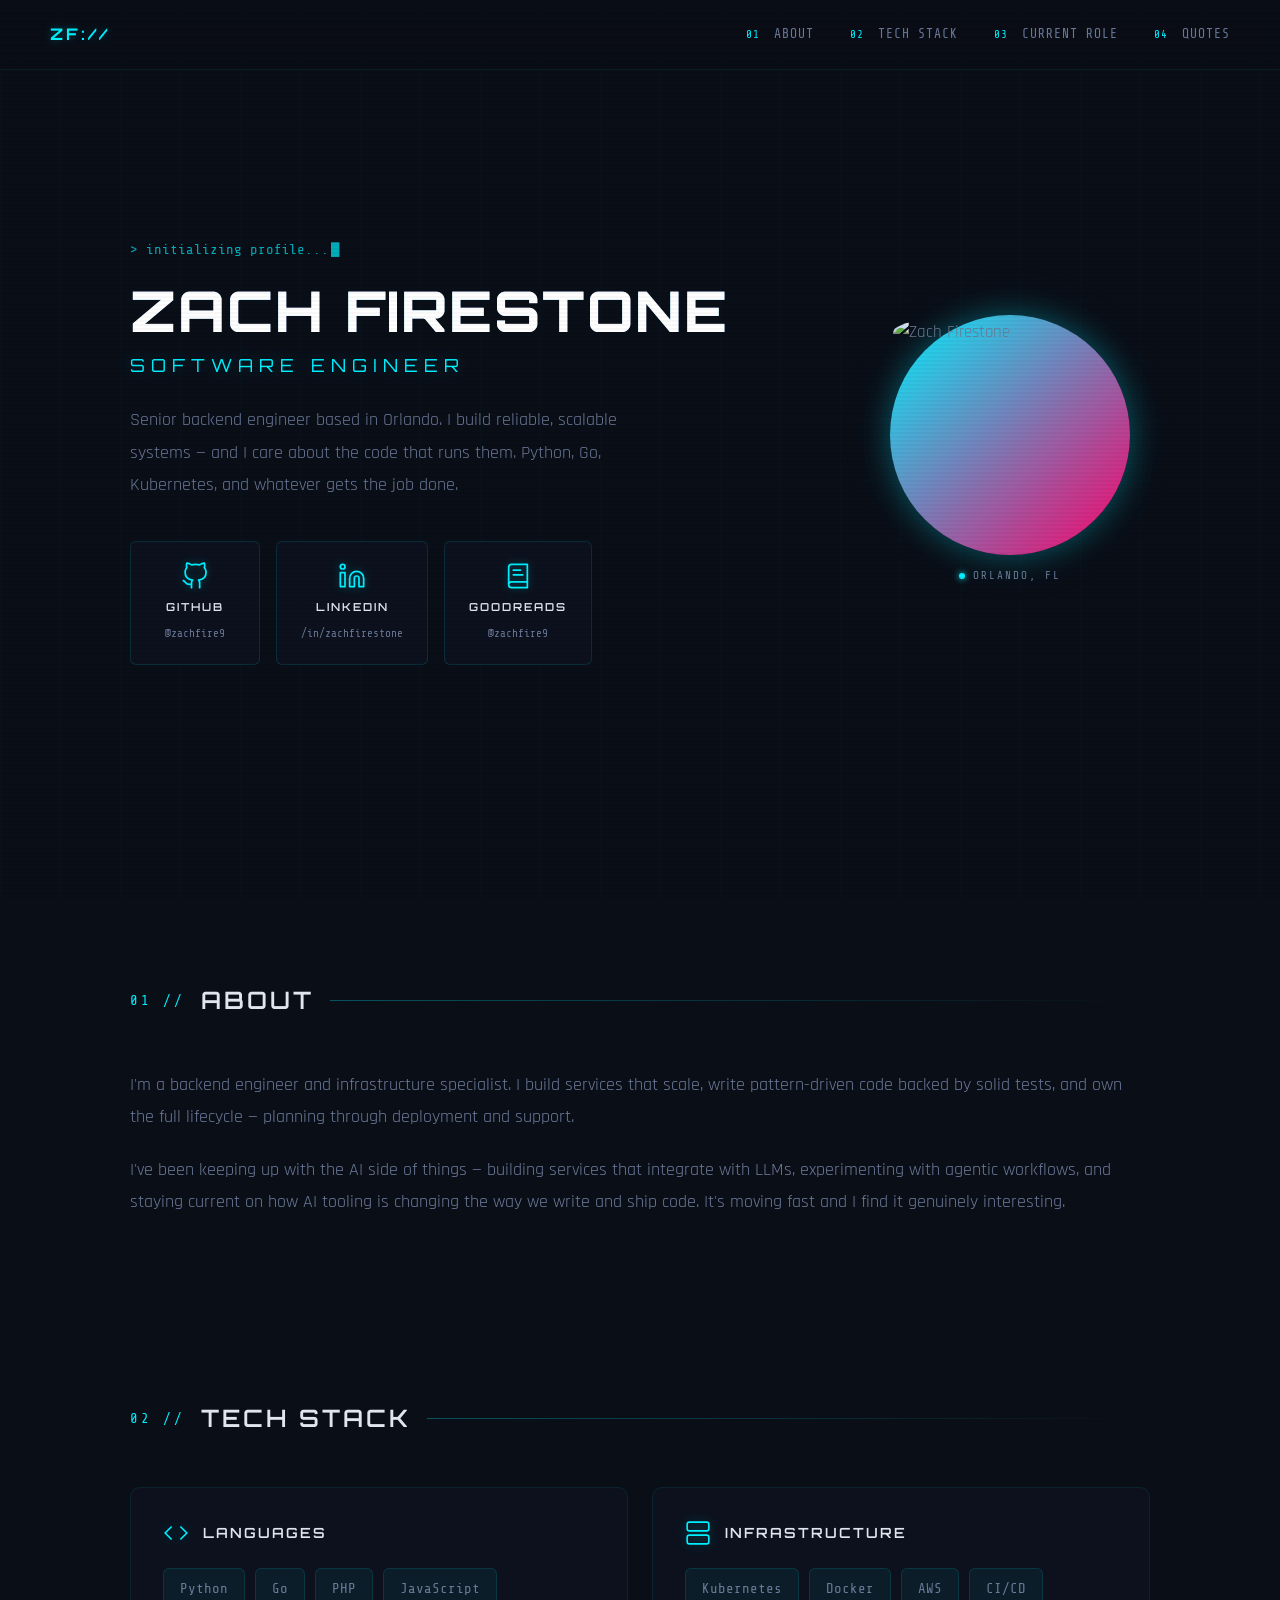
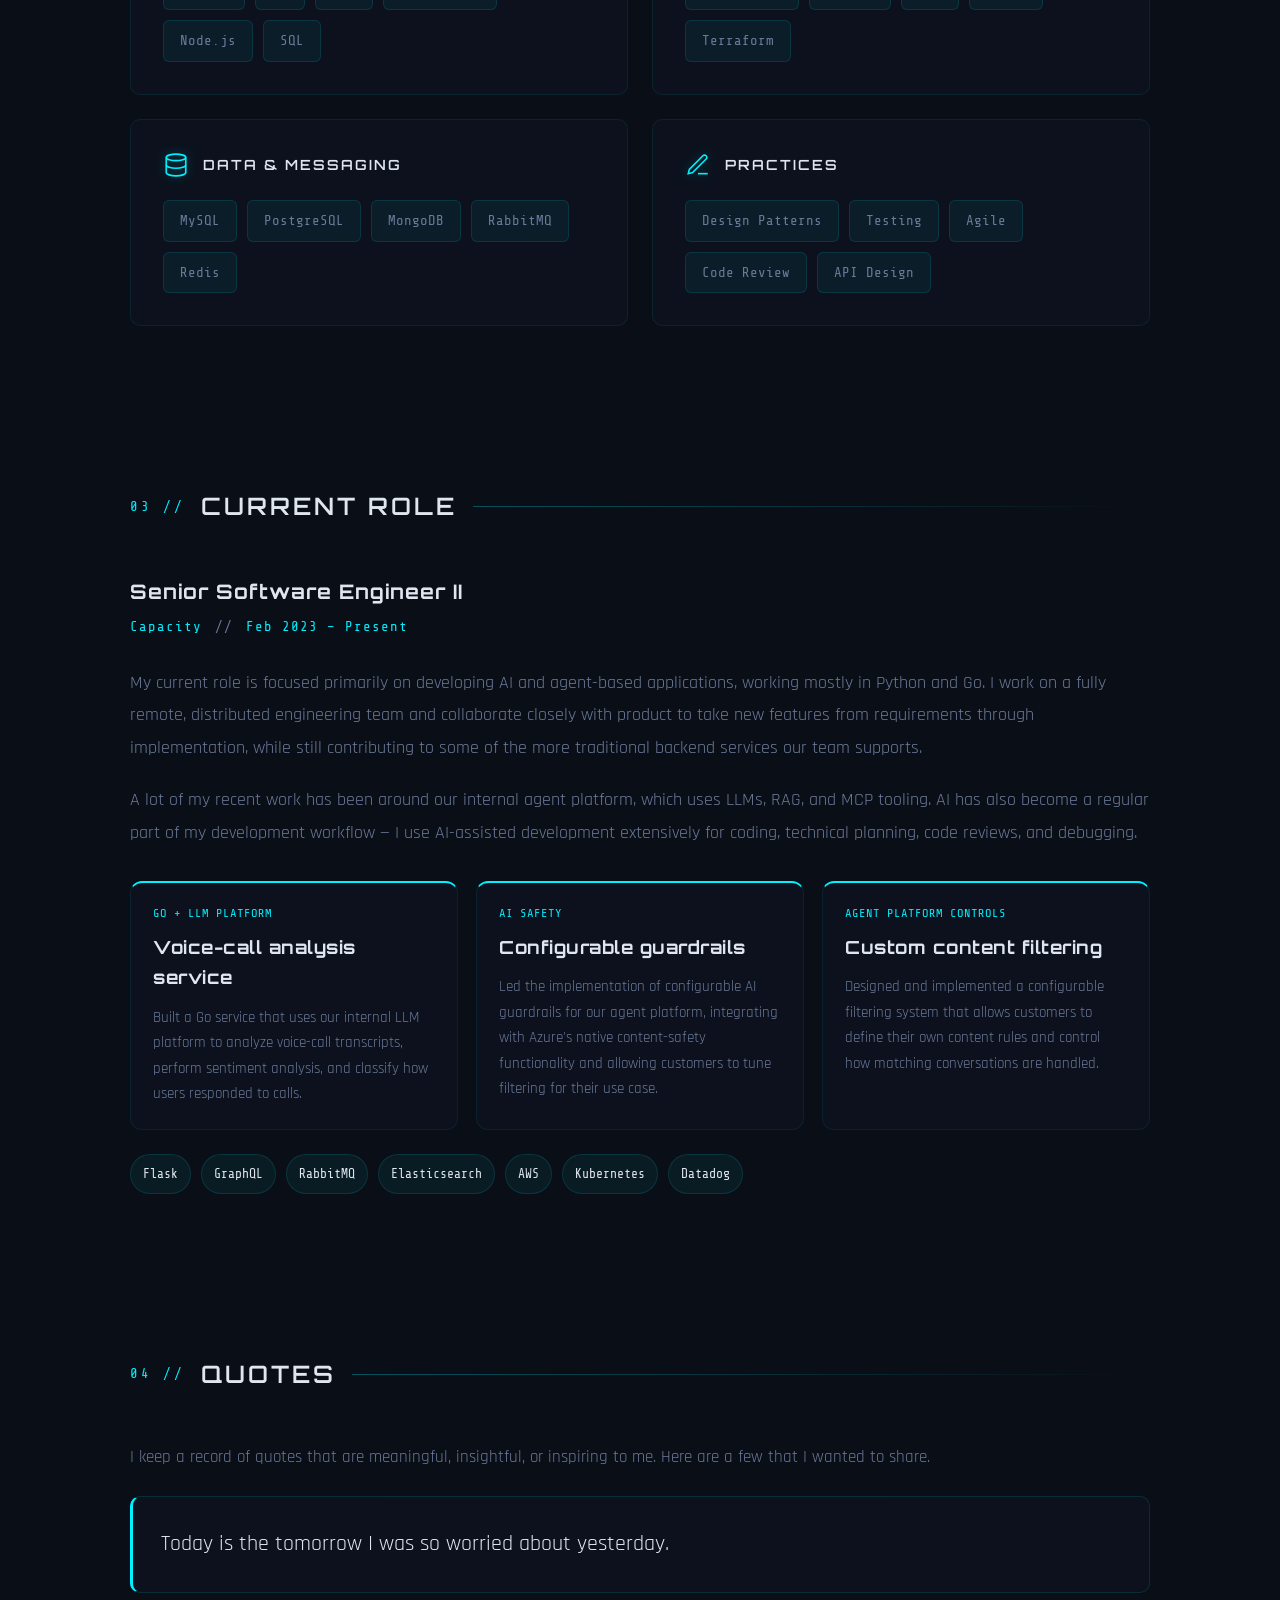
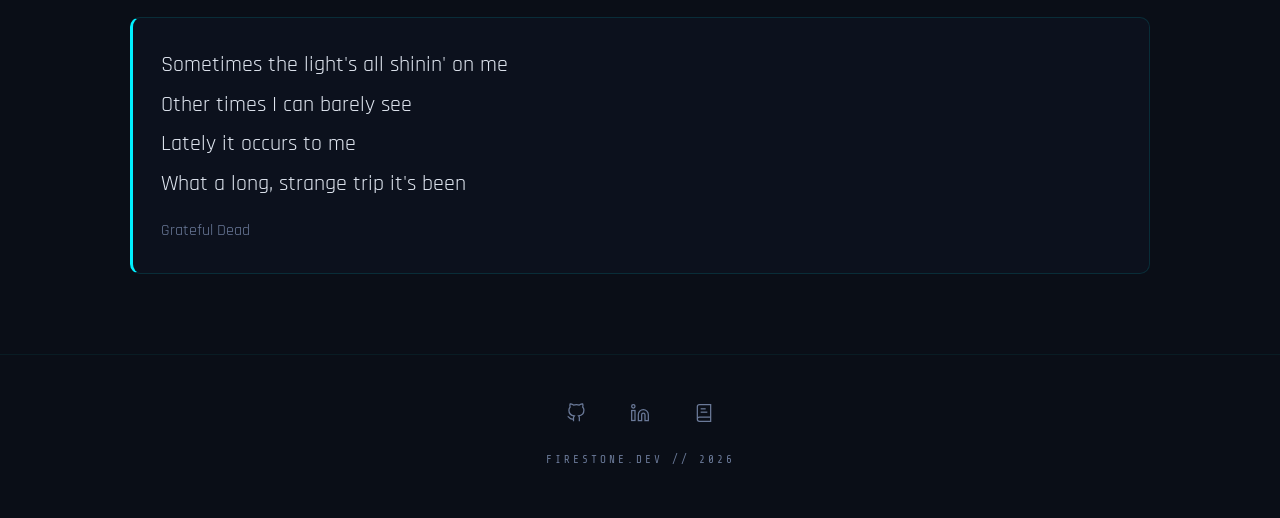
==== index.html @ 7bd3e736 "content: add introductory text to Quotes section" ====
<!DOCTYPE html>
<html lang="en">
<head>
    <meta charset="UTF-8">
    <meta name="viewport" content="width=device-width, initial-scale=1.0">
    <title>Zach Firestone | Software Engineer</title>
    <link rel="stylesheet" href="style.css">
    <link rel="preconnect" href="https://fonts.googleapis.com">
    <link rel="preconnect" href="https://fonts.gstatic.com" crossorigin>
    <link href="https://fonts.googleapis.com/css2?family=Orbitron:wght@400;500;600;700;800;900&family=Rajdhani:wght@300;400;500;600;700&family=Share+Tech+Mono&display=swap" rel="stylesheet">
</head>
<body>
    <div class="scanlines"></div>
    <div class="grid-overlay"></div>

    <nav class="nav">
        <a href="#" class="nav-logo" data-text="ZF://">ZF://</a>
        <div class="nav-links">
            <a href="#about"><span class="nav-number">01</span> About</a>
            <a href="#skills"><span class="nav-number">02</span> Tech Stack</a>
            <a href="#current"><span class="nav-number">03</span> Current Role</a>
            <a href="#quotes"><span class="nav-number">04</span> Quotes</a>
        </div>
    </nav>

    <main>
        <!-- Hero -->
        <section class="hero">
            <div class="hero-content">
                <div class="hero-text">
                    <div class="hero-terminal">
                        <span class="terminal-prompt">&gt; initializing profile...</span>
                    </div>
                    <h1 class="hero-name glitch" data-text="ZACH FIRESTONE">ZACH FIRESTONE</h1>
                    <h2 class="hero-tagline">SOFTWARE ENGINEER</h2>
                    <p class="hero-description">
                        Senior backend engineer based in Orlando. I build reliable, scalable
                        systems — and I care about the code that runs them. Python, Go,
                        Kubernetes, and whatever gets the job done.
                    </p>
                    <div class="hero-profiles">
                        <a href="https://github.com/zachfire9" target="_blank" rel="noopener noreferrer" class="profile-card">
                            <svg xmlns="http://www.w3.org/2000/svg" width="28" height="28" viewBox="0 0 24 24" fill="none" stroke="currentColor" stroke-width="1.5" stroke-linecap="round" stroke-linejoin="round"><path d="M9 19c-5 1.5-5-2.5-7-3m14 6v-3.87a3.37 3.37 0 0 0-.94-2.61c3.14-.35 6.44-1.54 6.44-7A5.44 5.44 0 0 0 20 4.77 5.07 5.07 0 0 0 19.91 1S18.73.65 16 2.48a13.38 13.38 0 0 0-7 0C6.27.65 5.09 1 5.09 1A5.07 5.07 0 0 0 5 4.77a5.44 5.44 0 0 0-1.5 3.78c0 5.42 3.3 6.61 6.44 7A3.37 3.37 0 0 0 9 18.13V22"></path></svg>
                            <span class="profile-label">GitHub</span>
                            <span class="profile-handle">@zachfire9</span>
                        </a>
                        <a href="https://www.linkedin.com/in/zachfirestone" target="_blank" rel="noopener noreferrer" class="profile-card">
                            <svg xmlns="http://www.w3.org/2000/svg" width="28" height="28" viewBox="0 0 24 24" fill="none" stroke="currentColor" stroke-width="1.5" stroke-linecap="round" stroke-linejoin="round"><path d="M16 8a6 6 0 0 1 6 6v7h-4v-7a2 2 0 0 0-2-2 2 2 0 0 0-2 2v7h-4v-7a6 6 0 0 1 6-6z"></path><rect x="2" y="9" width="4" height="12"></rect><circle cx="4" cy="4" r="2"></circle></svg>
                            <span class="profile-label">LinkedIn</span>
                            <span class="profile-handle">/in/zachfirestone</span>
                        </a>
                        <a href="https://goodreads.com/zachfire9" target="_blank" rel="noopener noreferrer" class="profile-card">
                            <svg xmlns="http://www.w3.org/2000/svg" width="28" height="28" viewBox="0 0 24 24" fill="none" stroke="currentColor" stroke-width="1.5" stroke-linecap="round" stroke-linejoin="round"><path d="M4 19.5v-15A2.5 2.5 0 0 1 6.5 2H20v20H6.5a2.5 2.5 0 0 1 0-5H20"></path><path d="M8 7h6"></path><path d="M8 11h8"></path></svg>
                            <span class="profile-label">Goodreads</span>
                            <span class="profile-handle">@zachfire9</span>
                        </a>
                    </div>
                </div>
                <div class="hero-image-wrapper">
                    <div class="hero-image-ring">
                        <img src="https://lh3.googleusercontent.com/a/ACg8ocL_sW74n9FY_afcIgPYxDgGYo2GfEe2a2qLMY94FO5af5D6wisX=s432-c-no" alt="Zach Firestone" class="hero-image">
                    </div>
                    <div class="hero-image-tag">
                        <span class="tag-dot"></span> ORLANDO, FL
                    </div>
                </div>
            </div>

        </section>

        <!-- About -->
        <section id="about" class="section">
            <h2 class="section-heading"><span class="section-number">01 //</span> ABOUT</h2>
            <div class="about-content">
                <p>
                    I'm a backend engineer and infrastructure specialist. I build services
                    that scale, write pattern-driven code backed by solid tests, and own the
                    full lifecycle — planning through deployment and support.
                </p>
                <p>
                    I've been keeping up with the AI side of things — building services that
                    integrate with LLMs, experimenting with agentic workflows, and staying
                    current on how AI tooling is changing the way we write and ship code.
                    It's moving fast and I find it genuinely interesting.
                </p>
            </div>
        </section>

        <!-- Skills -->
        <section id="skills" class="section">
            <h2 class="section-heading"><span class="section-number">02 //</span> TECH STACK</h2>
            <div class="skills-grid">
                <div class="skill-category" data-category="lang">
                    <div class="skill-category-header">
                        <div class="skill-icon">
                            <svg xmlns="http://www.w3.org/2000/svg" width="22" height="22" viewBox="0 0 24 24" fill="none" stroke="currentColor" stroke-width="1.5"><polyline points="16 18 22 12 16 6"></polyline><polyline points="8 6 2 12 8 18"></polyline></svg>
                        </div>
                        <h3>Languages</h3>
                    </div>
                    <div class="skill-tags">
                        <span class="skill-tag">Python</span>
                        <span class="skill-tag">Go</span>
                        <span class="skill-tag">PHP</span>
                        <span class="skill-tag">JavaScript</span>
                        <span class="skill-tag">Node.js</span>
                        <span class="skill-tag">SQL</span>
                    </div>
                </div>
                <div class="skill-category" data-category="infra">
                    <div class="skill-category-header">
                        <div class="skill-icon">
                            <svg xmlns="http://www.w3.org/2000/svg" width="22" height="22" viewBox="0 0 24 24" fill="none" stroke="currentColor" stroke-width="1.5"><rect x="2" y="2" width="20" height="8" rx="2" ry="2"></rect><rect x="2" y="14" width="20" height="8" rx="2" ry="2"></rect><line x1="6" y1="6" x2="6.01" y2="6"></line><line x1="6" y1="18" x2="6.01" y2="18"></line></svg>
                        </div>
                        <h3>Infrastructure</h3>
                    </div>
                    <div class="skill-tags">
                        <span class="skill-tag">Kubernetes</span>
                        <span class="skill-tag">Docker</span>
                        <span class="skill-tag">AWS</span>
                        <span class="skill-tag">CI/CD</span>
                        <span class="skill-tag">Terraform</span>
                    </div>
                </div>
                <div class="skill-category" data-category="data">
                    <div class="skill-category-header">
                        <div class="skill-icon">
                            <svg xmlns="http://www.w3.org/2000/svg" width="22" height="22" viewBox="0 0 24 24" fill="none" stroke="currentColor" stroke-width="1.5"><ellipse cx="12" cy="5" rx="9" ry="3"></ellipse><path d="M21 12c0 1.66-4 3-9 3s-9-1.34-9-3"></path><path d="M3 5v14c0 1.66 4 3 9 3s9-1.34 9-3V5"></path></svg>
                        </div>
                        <h3>Data & Messaging</h3>
                    </div>
                    <div class="skill-tags">
                        <span class="skill-tag">MySQL</span>
                        <span class="skill-tag">PostgreSQL</span>
                        <span class="skill-tag">MongoDB</span>
                        <span class="skill-tag">RabbitMQ</span>
                        <span class="skill-tag">Redis</span>
                    </div>
                </div>
                <div class="skill-category" data-category="practice">
                    <div class="skill-category-header">
                        <div class="skill-icon">
                            <svg xmlns="http://www.w3.org/2000/svg" width="22" height="22" viewBox="0 0 24 24" fill="none" stroke="currentColor" stroke-width="1.5"><path d="M12 20h9"></path><path d="M16.5 3.5a2.121 2.121 0 0 1 3 3L7 19l-4 1 1-4L16.5 3.5z"></path></svg>
                        </div>
                        <h3>Practices</h3>
                    </div>
                    <div class="skill-tags">
                        <span class="skill-tag">Design Patterns</span>
                        <span class="skill-tag">Testing</span>
                        <span class="skill-tag">Agile</span>
                        <span class="skill-tag">Code Review</span>
                        <span class="skill-tag">API Design</span>
                    </div>
                </div>
            </div>
        </section>


        <!-- Current Role -->
        <section id="current" class="section">
            <h2 class="section-heading"><span class="section-number">03 //</span> CURRENT ROLE</h2>
            <div class="role-header-card">
                <h3 class="role-title">Senior Software Engineer II</h3>
                <p class="role-company">Capacity <span class="role-separator">//</span> Feb 2023 – Present</p>
            </div>
            <div class="role-content">
                <p>
                    My current role is focused primarily on developing AI and agent-based applications,
                    working mostly in Python and Go. I work on a fully remote, distributed engineering
                    team and collaborate closely with product to take new features from requirements
                    through implementation, while still contributing to some of the more traditional
                    backend services our team supports.
                </p>
                <p>
                    A lot of my recent work has been around our internal agent platform, which uses
                    LLMs, RAG, and MCP tooling. AI has also become a regular part of my development
                    workflow — I use AI-assisted development extensively for coding, technical planning,
                    code reviews, and debugging.
                </p>
                <div class="role-projects" aria-label="Recent project examples">
                    <article class="role-project">
                        <p class="role-project-kicker">Go + LLM platform</p>
                        <h4>Voice-call analysis service</h4>
                        <p>
                            Built a Go service that uses our internal LLM platform to analyze voice-call
                            transcripts, perform sentiment analysis, and classify how users responded to calls.
                        </p>
                    </article>
                    <article class="role-project">
                        <p class="role-project-kicker">AI safety</p>
                        <h4>Configurable guardrails</h4>
                        <p>
                            Led the implementation of configurable AI guardrails for our agent platform,
                            integrating with Azure's native content-safety functionality and allowing customers
                            to tune filtering for their use case.
                        </p>
                    </article>
                    <article class="role-project">
                        <p class="role-project-kicker">Agent platform controls</p>
                        <h4>Custom content filtering</h4>
                        <p>
                            Designed and implemented a configurable filtering system that allows customers to
                            define their own content rules and control how matching conversations are handled.
                        </p>
                    </article>
                </div>
                <div class="role-tech-stack" aria-label="Technologies used in this role">
                    <span>Flask</span>
                    <span>GraphQL</span>
                    <span>RabbitMQ</span>
                    <span>Elasticsearch</span>
                    <span>AWS</span>
                    <span>Kubernetes</span>
                    <span>Datadog</span>
                </div>
            </div>
        </section>

        <!-- Quotes: edit quotes.json to add or change entries. -->
        <section id="quotes" class="section" aria-labelledby="quotes-heading">
            <h2 id="quotes-heading" class="section-heading"><span class="section-number">04 //</span> QUOTES</h2>
            <p class="quotes-intro">I keep a record of quotes that are meaningful, insightful, or inspiring to me. Here are a few that I wanted to share.</p>
            <p id="quotes-status" role="status">Loading quotes…</p>
            <div id="quotes-list" class="quotes-list"></div>
            <noscript><p>Enable JavaScript to load quotes.</p></noscript>
        </section>

    </main>

    <footer class="footer">
        <div class="footer-profiles">
            <a href="https://github.com/zachfire9" target="_blank" rel="noopener noreferrer">
                <svg xmlns="http://www.w3.org/2000/svg" width="20" height="20" viewBox="0 0 24 24" fill="none" stroke="currentColor" stroke-width="1.5"><path d="M9 19c-5 1.5-5-2.5-7-3m14 6v-3.87a3.37 3.37 0 0 0-.94-2.61c3.14-.35 6.44-1.54 6.44-7A5.44 5.44 0 0 0 20 4.77 5.07 5.07 0 0 0 19.91 1S18.73.65 16 2.48a13.38 13.38 0 0 0-7 0C6.27.65 5.09 1 5.09 1A5.07 5.07 0 0 0 5 4.77a5.44 5.44 0 0 0-1.5 3.78c0 5.42 3.3 6.61 6.44 7A3.37 3.37 0 0 0 9 18.13V22"></path></svg>
            </a>
            <a href="https://www.linkedin.com/in/zachfirestone" target="_blank" rel="noopener noreferrer">
                <svg xmlns="http://www.w3.org/2000/svg" width="20" height="20" viewBox="0 0 24 24" fill="none" stroke="currentColor" stroke-width="1.5"><path d="M16 8a6 6 0 0 1 6 6v7h-4v-7a2 2 0 0 0-2-2 2 2 0 0 0-2 2v7h-4v-7a6 6 0 0 1 6-6z"></path><rect x="2" y="9" width="4" height="12"></rect><circle cx="4" cy="4" r="2"></circle></svg>
            </a>
            <a href="https://goodreads.com/zachfire9" target="_blank" rel="noopener noreferrer">
                <svg xmlns="http://www.w3.org/2000/svg" width="20" height="20" viewBox="0 0 24 24" fill="none" stroke="currentColor" stroke-width="1.5"><path d="M4 19.5v-15A2.5 2.5 0 0 1 6.5 2H20v20H6.5a2.5 2.5 0 0 1 0-5H20"></path><path d="M8 7h6"></path><path d="M8 11h8"></path></svg>
            </a>
        </div>
        <p class="footer-credit">FIRESTONE.DEV // 2026</p>
    </footer>

    <script src="script.js"></script>
    <script src="quotes.js" defer></script>
</body>
</html>
---- style.css ----
/* ============================================
   Zach Firestone — Portfolio
   Cyberpunk / Neon City Theme
   ============================================ */

:root {
    --bg-primary: #0a0e17;
    --bg-secondary: #0d1320;
    --bg-card: rgba(13, 19, 32, 0.8);
    --bg-card-hover: rgba(20, 30, 50, 0.9);
    --text-primary: #e0e6f0;
    --text-secondary: #6b7a99;
    --neon-cyan: #00f0ff;
    --neon-magenta: #ff006a;
    --neon-purple: #b44aff;
    --neon-cyan-glow: rgba(0, 240, 255, 0.3);
    --neon-magenta-glow: rgba(255, 0, 106, 0.2);
    --neon-purple-glow: rgba(180, 74, 255, 0.2);
    --font-display: 'Orbitron', sans-serif;
    --font-body: 'Rajdhani', sans-serif;
    --font-mono: 'Share Tech Mono', monospace;
    --transition: all 0.3s cubic-bezier(0.645, 0.045, 0.355, 1);
    --nav-height: 70px;
}

/* ---- Reset & Base ---- */
*, *::before, *::after {
    margin: 0;
    padding: 0;
    box-sizing: border-box;
}

html {
    scroll-behavior: smooth;
    scroll-padding-top: var(--nav-height);
}

body {
    font-family: var(--font-body);
    background-color: var(--bg-primary);
    color: var(--text-secondary);
    font-size: 17px;
    line-height: 1.7;
    -webkit-font-smoothing: antialiased;
    overflow-x: hidden;
}

/* ---- Atmospheric Overlays ---- */
.scanlines {
    position: fixed;
    inset: 0;
    background: repeating-linear-gradient(
        0deg,
        transparent,
        transparent 2px,
        rgba(0, 0, 0, 0.03) 2px,
        rgba(0, 0, 0, 0.03) 4px
    );
    pointer-events: none;
    z-index: 1000;
}

.grid-overlay {
    position: fixed;
    inset: 0;
    background-image:
        linear-gradient(rgba(0, 240, 255, 0.02) 1px, transparent 1px),
        linear-gradient(90deg, rgba(0, 240, 255, 0.02) 1px, transparent 1px);
    background-size: 60px 60px;
    pointer-events: none;
    z-index: 1;
}

/* ---- Links ---- */
a {
    color: var(--neon-cyan);
    text-decoration: none;
    transition: var(--transition);
}

a:hover {
    color: #fff;
    text-shadow: 0 0 8px var(--neon-cyan-glow);
}

ul {
    list-style: none;
}

/* ---- Navigation ---- */
.nav {
    position: fixed;
    top: 0;
    left: 0;
    right: 0;
    height: var(--nav-height);
    display: flex;
    align-items: center;
    justify-content: space-between;
    padding: 0 50px;
    background-color: rgba(10, 14, 23, 0.8);
    backdrop-filter: blur(12px);
    border-bottom: 1px solid rgba(0, 240, 255, 0.08);
    z-index: 100;
    transition: var(--transition);
}

.nav-logo {
    font-family: var(--font-display);
    font-size: 16px;
    font-weight: 700;
    color: var(--neon-cyan);
    letter-spacing: 3px;
    text-shadow: 0 0 10px var(--neon-cyan-glow);
}

.nav-links {
    display: flex;
    gap: 36px;
}

.nav-links a {
    color: var(--text-secondary);
    font-family: var(--font-mono);
    font-size: 13px;
    letter-spacing: 1px;
    text-transform: uppercase;
    position: relative;
}

.nav-number {
    color: var(--neon-cyan);
    margin-right: 6px;
    font-size: 11px;
}

.nav-links a::after {
    content: '';
    position: absolute;
    bottom: -4px;
    left: 0;
    width: 0;
    height: 1px;
    background: linear-gradient(90deg, var(--neon-cyan), var(--neon-magenta));
    transition: var(--transition);
}

.nav-links a:hover {
    color: var(--text-primary);
    text-shadow: none;
}

.nav-links a:hover::after {
    width: 100%;
}

/* ---- Main ---- */
main {
    max-width: 1100px;
    margin: 0 auto;
    padding: 0 40px;
    position: relative;
    z-index: 2;
}

/* ---- Hero ---- */
.hero {
    min-height: 100vh;
    display: flex;
    flex-direction: column;
    justify-content: center;
    position: relative;
    overflow: visible;
}

.hero-content {
    display: grid;
    grid-template-columns: 1fr auto;
    align-items: center;
    gap: 60px;
}

.hero-terminal {
    margin-bottom: 16px;
}

.terminal-prompt {
    font-family: var(--font-mono);
    font-size: 14px;
    color: var(--neon-cyan);
    opacity: 0.7;
}

.terminal-prompt::after {
    content: '█';
    animation: blink 1s step-end infinite;
    margin-left: 2px;
}

@keyframes blink {
    50% { opacity: 0; }
}

.hero-name {
    font-family: var(--font-display);
    font-size: clamp(36px, 6vw, 56px);
    font-weight: 800;
    color: #fff;
    line-height: 1.1;
    margin-bottom: 8px;
    letter-spacing: 2px;
    text-transform: uppercase;
}

/* Glitch effect */
.glitch {
    position: relative;
}

.glitch::before,
.glitch::after {
    content: attr(data-text);
    position: absolute;
    top: 0;
    left: 0;
    width: 100%;
    height: 100%;
    opacity: 0.8;
}

.glitch::before {
    color: var(--neon-cyan);
    z-index: -1;
    animation: glitch-1 3s infinite linear alternate-reverse;
}

.glitch::after {
    color: var(--neon-magenta);
    z-index: -2;
    animation: glitch-2 2s infinite linear alternate-reverse;
}

@keyframes glitch-1 {
    0%, 93%, 100% { clip-path: inset(0 0 0 0); transform: translate(0); }
    94% { clip-path: inset(20% 0 60% 0); transform: translate(-3px, 1px); }
    96% { clip-path: inset(70% 0 10% 0); transform: translate(3px, -1px); }
    98% { clip-path: inset(40% 0 40% 0); transform: translate(-2px, 0); }
}

@keyframes glitch-2 {
    0%, 91%, 100% { clip-path: inset(0 0 0 0); transform: translate(0); }
    92% { clip-path: inset(50% 0 20% 0); transform: translate(2px, 1px); }
    95% { clip-path: inset(10% 0 70% 0); transform: translate(-2px, -1px); }
    97% { clip-path: inset(60% 0 20% 0); transform: translate(1px, 0); }
}

.hero-tagline {
    font-family: var(--font-display);
    font-size: clamp(14px, 2vw, 18px);
    font-weight: 400;
    color: var(--neon-cyan);
    letter-spacing: 6px;
    text-transform: uppercase;
    margin-bottom: 24px;
    text-shadow: 0 0 20px var(--neon-cyan-glow);
}

.hero-description {
    font-size: 18px;
    line-height: 1.8;
    color: var(--text-secondary);
    max-width: 500px;
    margin-bottom: 40px;
}

/* ---- Profile Cards (Hero) ---- */
.hero-profiles {
    display: flex;
    gap: 16px;
}

.profile-card {
    display: flex;
    flex-direction: column;
    align-items: center;
    gap: 8px;
    padding: 20px 24px;
    background: var(--bg-card);
    border: 1px solid rgba(0, 240, 255, 0.12);
    border-radius: 6px;
    transition: var(--transition);
    min-width: 130px;
    position: relative;
    overflow: hidden;
}

.profile-card::before {
    content: '';
    position: absolute;
    top: 0;
    left: 0;
    right: 0;
    height: 2px;
    background: linear-gradient(90deg, transparent, var(--neon-cyan), transparent);
    opacity: 0;
    transition: var(--transition);
}

.profile-card:hover {
    background: var(--bg-card-hover);
    border-color: rgba(0, 240, 255, 0.3);
    transform: translateY(-4px);
    box-shadow: 0 8px 32px rgba(0, 240, 255, 0.1), inset 0 0 32px rgba(0, 240, 255, 0.02);
    color: var(--neon-cyan);
    text-shadow: none;
}

.profile-card:hover::before {
    opacity: 1;
}

.profile-card svg {
    color: var(--neon-cyan);
    filter: drop-shadow(0 0 4px var(--neon-cyan-glow));
}

.profile-label {
    font-family: var(--font-display);
    font-size: 11px;
    font-weight: 600;
    letter-spacing: 2px;
    text-transform: uppercase;
    color: var(--text-primary);
}

.profile-handle {
    font-family: var(--font-mono);
    font-size: 11px;
    color: var(--text-secondary);
}

/* ---- Hero Image ---- */
.hero-image-wrapper {
    position: relative;
    padding: 20px;
}

.hero-image-ring {
    position: relative;
    width: 240px;
    height: 240px;
    border-radius: 50%;
    padding: 3px;
    background: linear-gradient(135deg, var(--neon-cyan), var(--neon-magenta));
    box-shadow: 0 0 30px var(--neon-cyan-glow), 0 0 60px rgba(0, 240, 255, 0.08);
    transition: var(--transition);
}

.hero-image-ring:hover {
    box-shadow: 0 0 40px var(--neon-cyan-glow), 0 0 80px rgba(0, 240, 255, 0.12);
}

.hero-image {
    width: 100%;
    height: 100%;
    object-fit: cover;
    border-radius: 50%;
    filter: grayscale(20%) contrast(1.05);
    transition: var(--transition);
}

.hero-image-ring:hover .hero-image {
    filter: grayscale(0%) contrast(1);
}

.hero-image-tag {
    display: flex;
    align-items: center;
    gap: 8px;
    font-family: var(--font-mono);
    font-size: 11px;
    color: var(--text-secondary);
    letter-spacing: 2px;
    margin-top: 12px;
    justify-content: center;
}

.tag-dot {
    width: 6px;
    height: 6px;
    background-color: var(--neon-cyan);
    border-radius: 50%;
    box-shadow: 0 0 6px var(--neon-cyan);
    animation: pulse-dot 2s ease-in-out infinite;
}

@keyframes pulse-dot {
    0%, 100% { opacity: 1; }
    50% { opacity: 0.4; }
}



/* ---- Sections ---- */
.section {
    padding: 80px 0;
}

.section-heading {
    font-family: var(--font-display);
    font-size: 24px;
    font-weight: 600;
    color: var(--text-primary);
    letter-spacing: 3px;
    text-transform: uppercase;
    margin-bottom: 48px;
    display: flex;
    align-items: center;
    gap: 16px;
}

.section-heading::after {
    content: '';
    flex: 1;
    height: 1px;
    background: linear-gradient(90deg, rgba(0, 240, 255, 0.3), transparent);
}

.section-number {
    font-family: var(--font-mono);
    font-size: 14px;
    color: var(--neon-cyan);
    font-weight: 400;
}

/* ---- About ---- */
.about-content p {
    font-size: 18px;
    line-height: 1.8;
    margin-bottom: 20px;
    color: var(--text-secondary);
}

/* ---- Skills ---- */
.skills-grid {
    display: grid;
    grid-template-columns: repeat(2, 1fr);
    gap: 24px;
}

.skill-category {
    background: var(--bg-card);
    border: 1px solid rgba(0, 240, 255, 0.08);
    border-radius: 10px;
    padding: 32px;
    transition: var(--transition);
    position: relative;
    overflow: hidden;
}

.skill-category::before {
    content: '';
    position: absolute;
    top: 0;
    left: 0;
    right: 0;
    height: 2px;
    background: linear-gradient(90deg, transparent, var(--neon-cyan), transparent);
    opacity: 0;
    transition: var(--transition);
}

.skill-category:hover {
    border-color: rgba(0, 240, 255, 0.25);
    transform: translateY(-5px);
    box-shadow: 0 12px 40px rgba(0, 0, 0, 0.4), 0 0 30px rgba(0, 240, 255, 0.05);
}

.skill-category:hover::before {
    opacity: 1;
}

.skill-category-header {
    display: flex;
    align-items: center;
    gap: 14px;
    margin-bottom: 22px;
}

.skill-icon {
    color: var(--neon-cyan);
    filter: drop-shadow(0 0 6px var(--neon-cyan-glow));
    display: flex;
}

.skill-icon svg {
    width: 26px;
    height: 26px;
}

.skill-category h3 {
    font-family: var(--font-display);
    font-size: 14px;
    font-weight: 600;
    letter-spacing: 2px;
    text-transform: uppercase;
    color: var(--text-primary);
}

.skill-tags {
    display: flex;
    flex-wrap: wrap;
    gap: 10px;
}

.skill-tag {
    font-family: var(--font-mono);
    font-size: 14px;
    color: var(--text-secondary);
    background: rgba(0, 240, 255, 0.05);
    border: 1px solid rgba(0, 240, 255, 0.12);
    border-radius: 6px;
    padding: 8px 16px;
    transition: var(--transition);
}

.skill-tag:hover {
    color: var(--neon-cyan);
    border-color: rgba(0, 240, 255, 0.4);
    background: rgba(0, 240, 255, 0.08);
    box-shadow: 0 0 12px rgba(0, 240, 255, 0.08);
}

.skill-category:hover .skill-tag {
    border-color: rgba(0, 240, 255, 0.25);
    color: var(--text-primary);
}

/* ---- Experience ---- */
.experience-timeline {
    position: relative;
    padding-left: 40px;
    margin-bottom: 24px;
}

.timeline-line {
    position: absolute;
    left: 8px;
    top: 0;
    bottom: 0;
    width: 1px;
    background: linear-gradient(180deg, var(--neon-cyan), transparent);
}

.timeline-dot {
    position: absolute;
    left: -36px;
    top: 28px;
    width: 16px;
    height: 16px;
    border-radius: 50%;
    border: 2px solid var(--neon-cyan);
    background: var(--bg-primary);
    box-shadow: 0 0 10px var(--neon-cyan-glow);
}

.experience-item {
    position: relative;
    margin-bottom: 24px;
}

.experience-card {
    background: var(--bg-card);
    border: 1px solid rgba(0, 240, 255, 0.08);
    border-radius: 8px;
    padding: 28px;
    border-left: 2px solid var(--neon-cyan);
    transition: var(--transition);
}

.experience-card:hover {
    border-color: rgba(0, 240, 255, 0.2);
    border-left-color: var(--neon-cyan);
    background: var(--bg-card-hover);
}

.experience-header {
    display: flex;
    justify-content: space-between;
    align-items: baseline;
    flex-wrap: wrap;
    gap: 8px;
    margin-bottom: 4px;
}

.experience-header h3 {
    font-family: var(--font-display);
    font-size: 16px;
    font-weight: 600;
    color: var(--text-primary);
    letter-spacing: 1px;
}

.experience-date {
    font-family: var(--font-mono);
    font-size: 12px;
    color: var(--neon-cyan);
    letter-spacing: 1px;
}

.experience-location {
    font-family: var(--font-mono);
    font-size: 13px;
    color: var(--text-secondary);
    margin-bottom: 12px;
}

.experience-description {
    font-size: 15px;
    line-height: 1.7;
}

.experience-note {
    font-family: var(--font-mono);
    font-size: 14px;
    padding-left: 40px;
}

.experience-note a {
    border-bottom: 1px solid transparent;
}

.experience-note a:hover {
    border-bottom-color: var(--neon-cyan);
}

/* ---- Current Role ---- */
.role-header-card {
    margin-bottom: 28px;
}

.role-title {
    font-family: var(--font-display);
    font-size: 20px;
    font-weight: 700;
    color: var(--text-primary);
    letter-spacing: 1px;
    margin-bottom: 6px;
}

.role-company {
    font-family: var(--font-mono);
    font-size: 14px;
    color: var(--neon-cyan);
    letter-spacing: 1px;
}

.role-separator {
    color: var(--text-secondary);
    margin: 0 4px;
}

.role-content p {
    font-size: 18px;
    line-height: 1.8;
    margin-bottom: 20px;
    color: var(--text-secondary);
}

.role-projects {
    display: grid;
    grid-template-columns: repeat(3, minmax(0, 1fr));
    gap: 18px;
    margin-top: 32px;
}

.role-project {
    padding: 22px;
    background: var(--bg-card);
    border: 1px solid rgba(0, 240, 255, 0.08);
    border-radius: 12px;
    border-top: 2px solid var(--neon-cyan);
    transition: var(--transition);
}

.role-project:hover {
    background: var(--bg-card-hover);
    border-color: rgba(0, 240, 255, 0.2);
    transform: translateY(-4px);
    box-shadow: 0 8px 26px rgba(0, 0, 0, 0.3);
}

.role-project-kicker {
    font-family: var(--font-mono);
    font-size: 12px !important;
    line-height: 1.4 !important;
    margin-bottom: 10px !important;
    color: var(--neon-cyan) !important;
    letter-spacing: 1px;
    text-transform: uppercase;
}

.role-project h4 {
    font-family: var(--font-display);
    font-size: 18px;
    font-weight: 700;
    color: var(--text-primary);
    margin-bottom: 12px;
    letter-spacing: 0.5px;
}

.role-project p:not(.role-project-kicker) {
    font-size: 15px;
    line-height: 1.7;
    margin-bottom: 0;
}

.role-tech-stack {
    display: flex;
    flex-wrap: wrap;
    gap: 10px;
    margin-top: 24px;
}

.role-tech-stack span {
    font-family: var(--font-mono);
    font-size: 13px;
    color: var(--text-primary);
    padding: 8px 12px;
    background: rgba(0, 240, 255, 0.06);
    border: 1px solid rgba(0, 240, 255, 0.12);
    border-radius: 999px;
}

/* ---- Quotes ---- */
.quotes-intro {
    margin-bottom: 24px;
}

.quotes-list {
    display: grid;
    gap: 24px;
}

.quote-card {
    min-width: 0;
    padding: 28px;
    background: var(--bg-card);
    border: 1px solid rgba(0, 240, 255, 0.12);
    border-left: 3px solid var(--neon-cyan);
    border-radius: 10px;
    color: var(--text-primary);
    font-size: 22px;
    line-height: 1.8;
    overflow-wrap: anywhere;
}

.quote-text {
    white-space: pre-wrap;
}

.quote-attribution {
    margin-top: 12px;
    color: var(--text-secondary);
    font-size: 16px;
}

/* ---- Footer ---- */
.footer {
    text-align: center;
    padding: 40px 0 48px;
    border-top: 1px solid rgba(0, 240, 255, 0.06);
    position: relative;
    z-index: 2;
}

.footer-profiles {
    display: flex;
    justify-content: center;
    gap: 28px;
    margin-bottom: 20px;
}

.footer-profiles a {
    color: var(--text-secondary);
    transition: var(--transition);
    display: flex;
    padding: 8px;
}

.footer-profiles a:hover {
    color: var(--neon-cyan);
    transform: translateY(-3px);
    text-shadow: none;
    filter: drop-shadow(0 0 6px var(--neon-cyan-glow));
}

.footer-credit {
    font-family: var(--font-mono);
    font-size: 11px;
    color: var(--text-secondary);
    letter-spacing: 3px;
}

/* ---- Animations ---- */
.section {
    opacity: 0;
    transform: translateY(30px);
    transition: opacity 0.7s ease, transform 0.7s ease;
}

.section.visible {
    opacity: 1;
    transform: translateY(0);
}

.hero-terminal,
.hero-name,
.hero-tagline,
.hero-description,
.hero-profiles,
.hero-image-wrapper {
    opacity: 0;
    transform: translateY(20px);
    animation: fadeInUp 0.6s ease forwards;
}

.hero-terminal { animation-delay: 0.2s; }
.hero-name { animation-delay: 0.4s; }
.hero-tagline { animation-delay: 0.6s; }
.hero-description { animation-delay: 0.8s; }
.hero-profiles { animation-delay: 1s; }
.hero-image-wrapper { animation-delay: 0.5s; }

@keyframes fadeInUp {
    to {
        opacity: 1;
        transform: translateY(0);
    }
}

/* ---- Responsive ---- */
@media (max-width: 900px) {
    .hero-content {
        grid-template-columns: 1fr;
        text-align: center;
    }

    .hero-description {
        max-width: 100%;
    }

    .hero-profiles {
        justify-content: center;
    }

    .hero-image-wrapper {
        display: flex;
        flex-direction: column;
        align-items: center;
        order: -1;
        margin-bottom: -40px;
        padding-top: 110px;
    }

    .hero-image-ring {
        width: 220px;
        height: 220px;
    }
}

@media (max-width: 768px) {
    .nav {
        padding: 0 20px;
    }

    .nav-links {
        gap: 20px;
    }

    main {
        padding: 0 20px;
    }

    .section {
        padding: 60px 0;
    }

    .skills-grid,
    .role-projects {
        grid-template-columns: 1fr;
    }

    .role-project {
        padding: 18px;
    }

    .hero-profiles {
        flex-direction: column;
        align-items: center;
    }

    .profile-card {
        width: 100%;
        max-width: 280px;
        flex-direction: row;
        gap: 16px;
        padding: 16px 20px;
    }

}

@media (max-width: 480px) {
    :root {
        --nav-height: 96px;
    }

    .nav {
        flex-direction: column;
        justify-content: center;
        gap: 8px;
        padding: 8px 12px;
    }

    .nav-links {
        width: 100%;
        justify-content: space-between;
        gap: 8px;
    }

    .nav-number {
        display: none;
    }

    .nav-links a {
        font-size: 11px;
        letter-spacing: 0;
        white-space: nowrap;
    }

    .experience-timeline {
        padding-left: 30px;
    }

    .timeline-dot {
        left: -26px;
        width: 12px;
        height: 12px;
    }
}
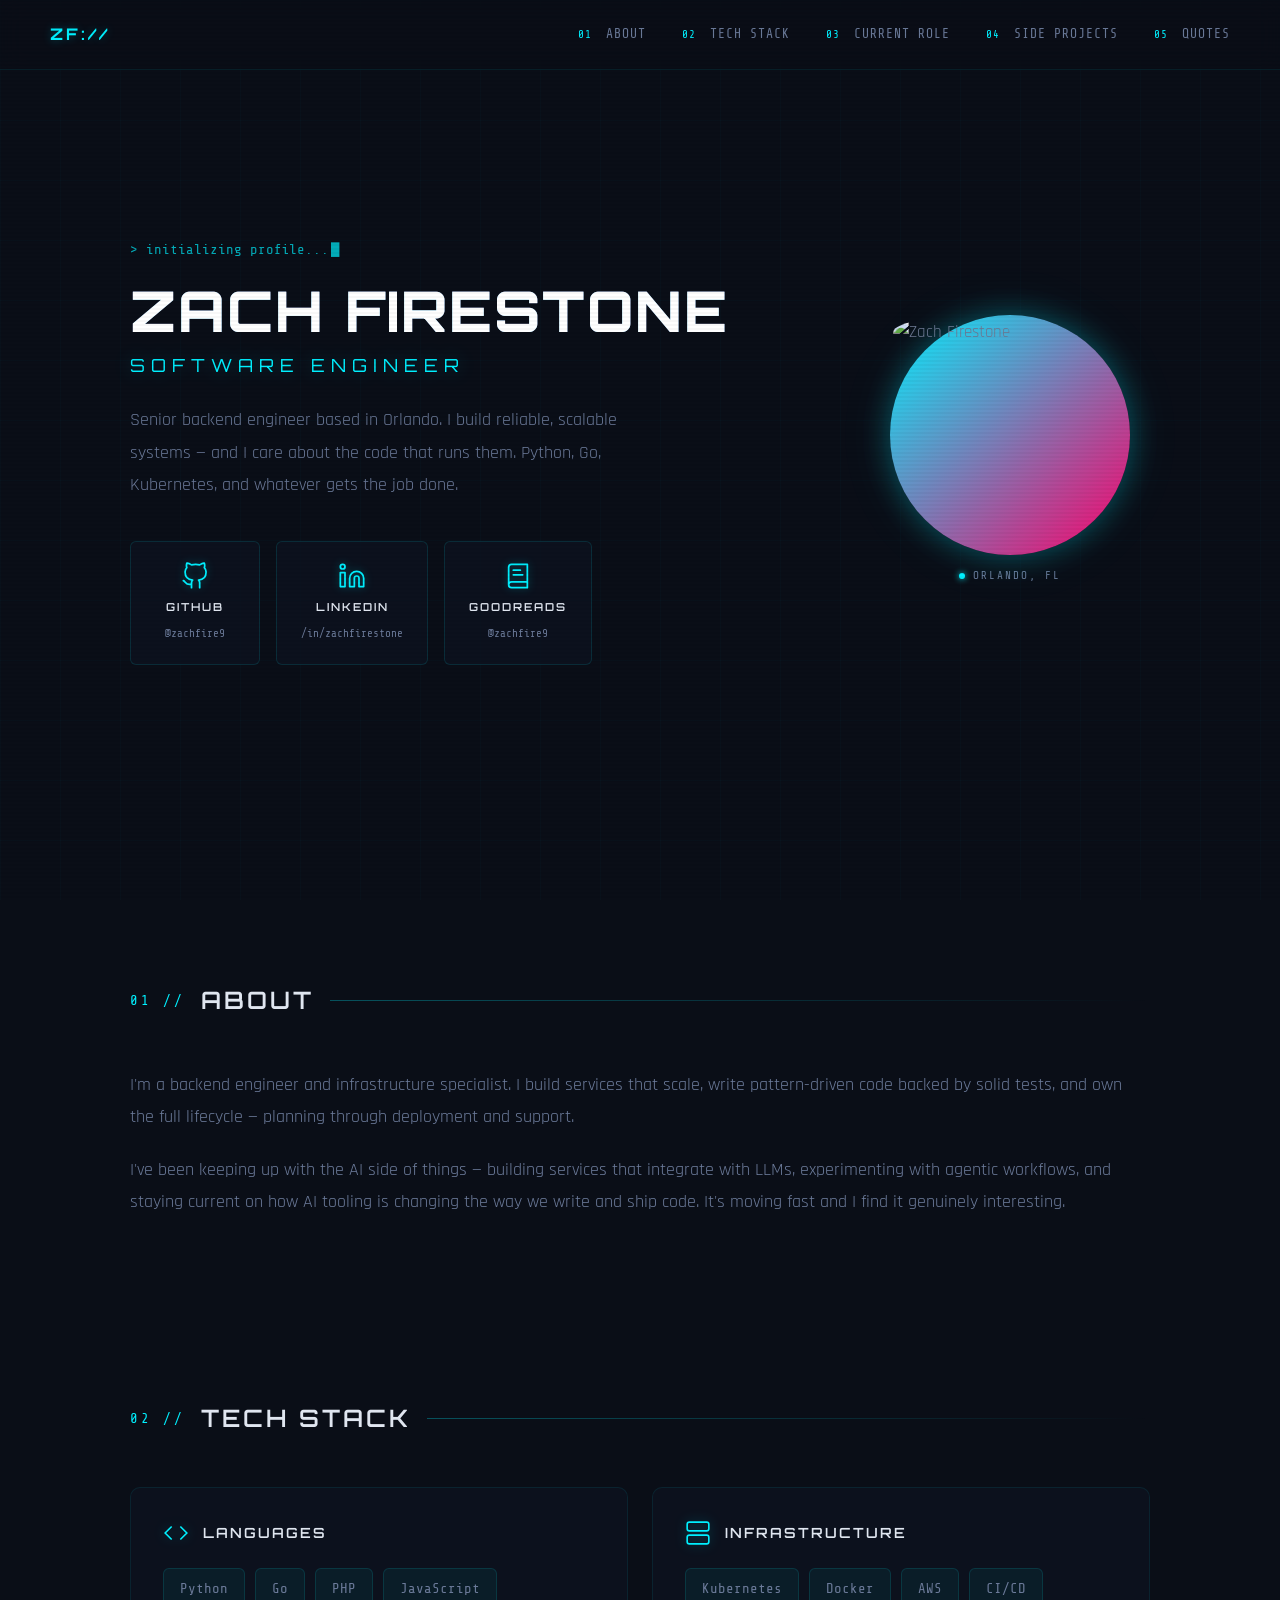
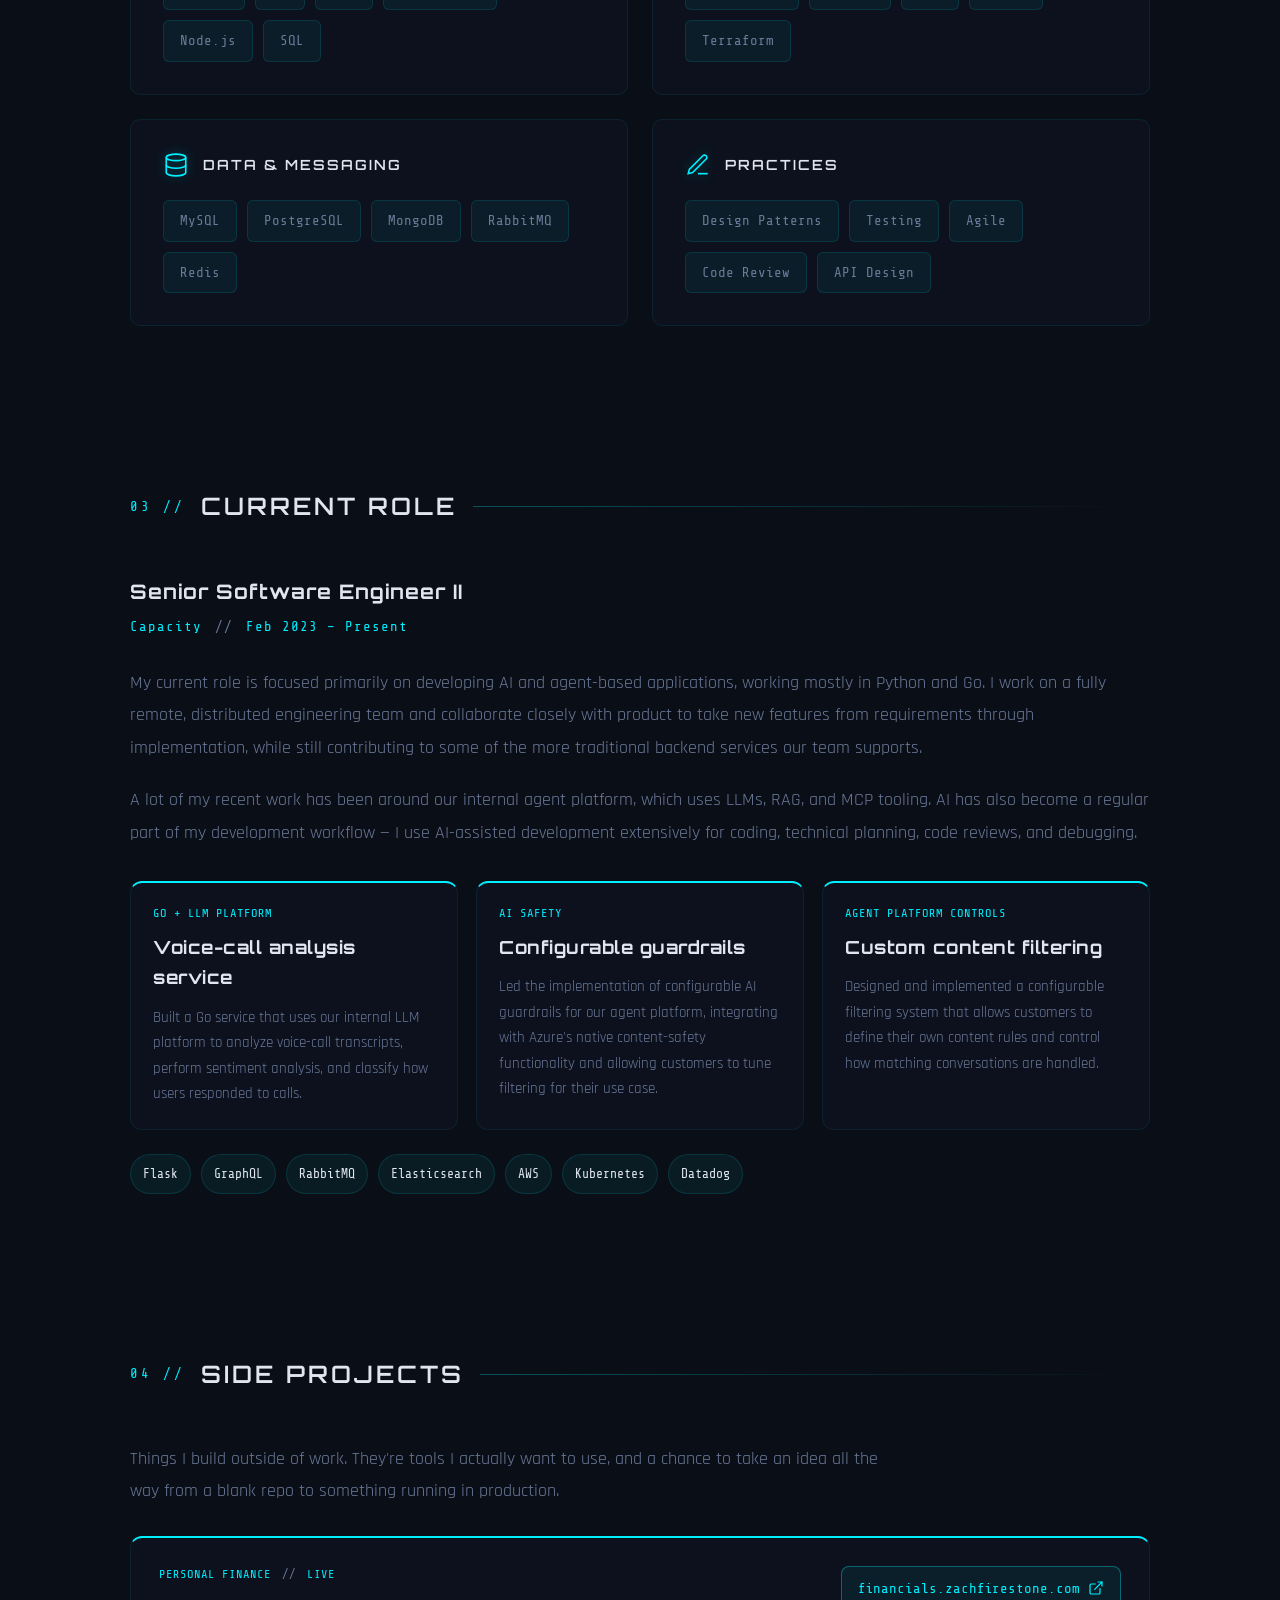
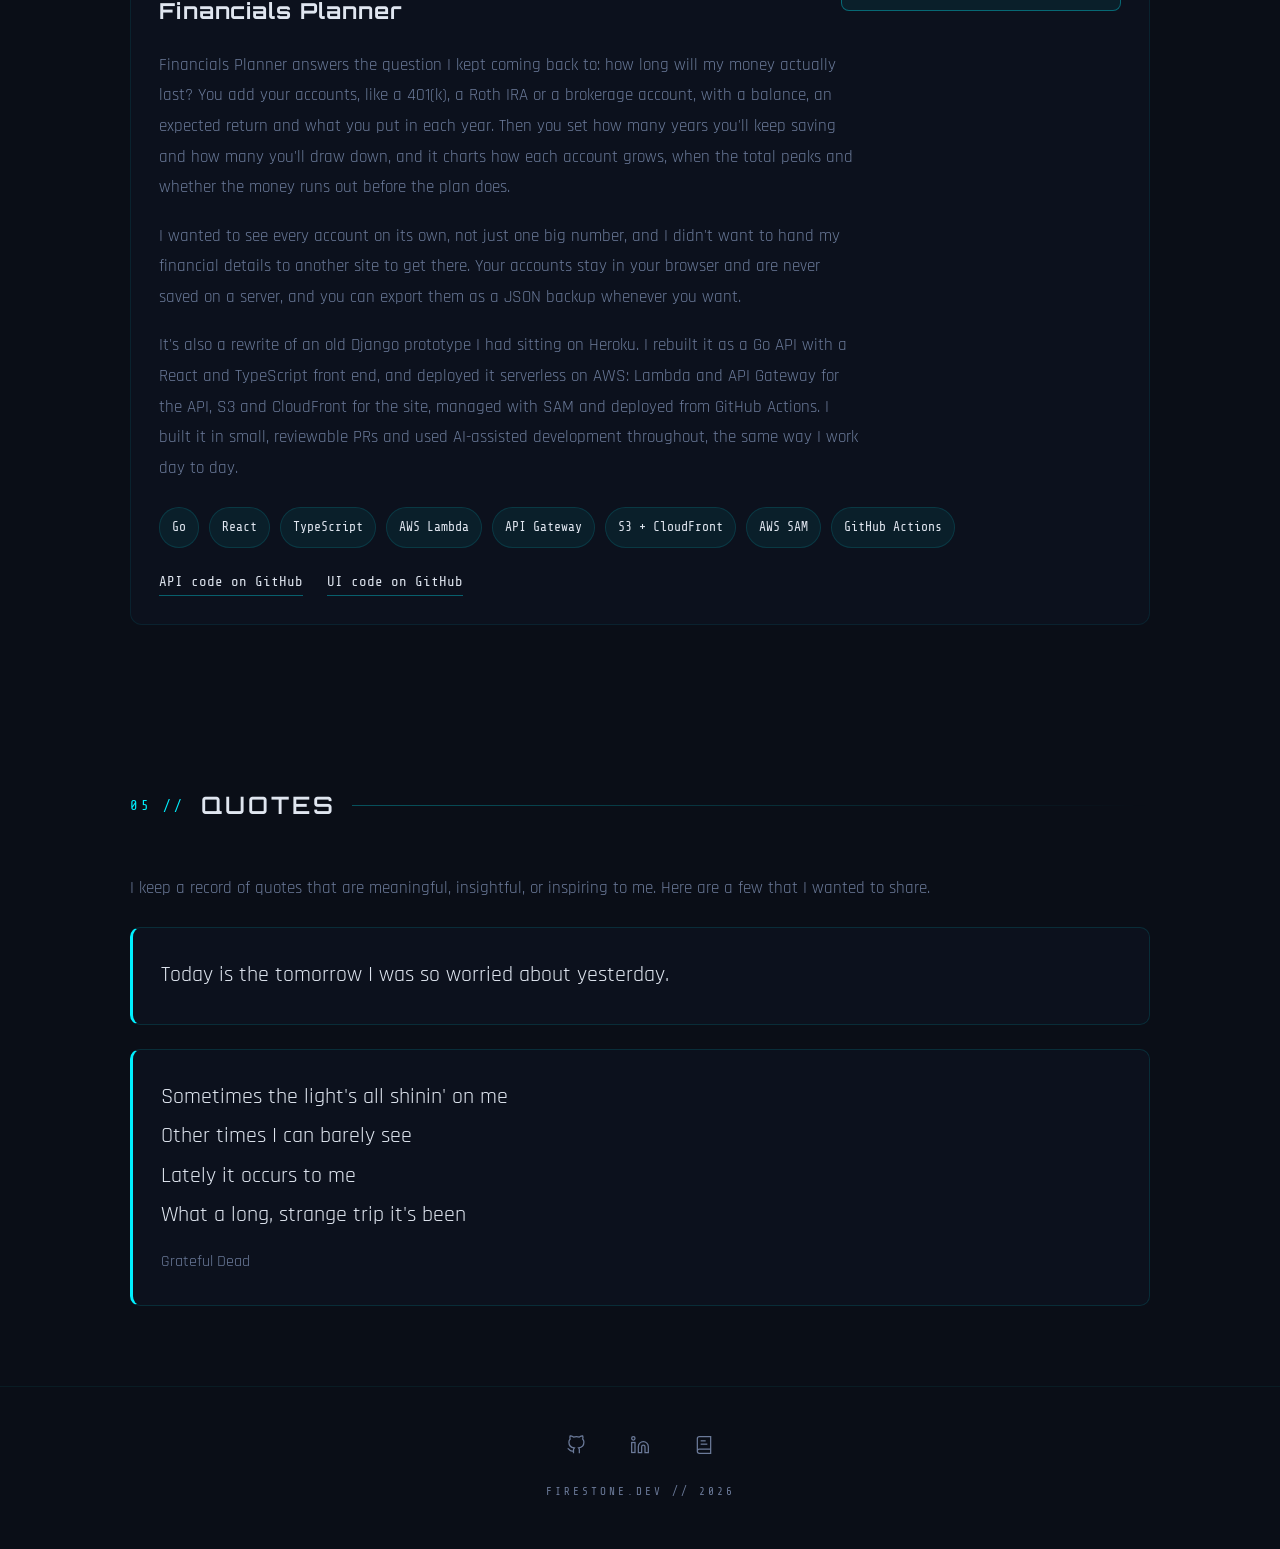
==== commit 0da546ad: "Add a Side Projects section with Financials Planner Add section 04 // Side Projects between Current " ====
--- a/index.html
+++ b/index.html
@@ -19,7 +19,8 @@
             <a href="#about"><span class="nav-number">01</span> About</a>
             <a href="#skills"><span class="nav-number">02</span> Tech Stack</a>
             <a href="#current"><span class="nav-number">03</span> Current Role</a>
-            <a href="#quotes"><span class="nav-number">04</span> Quotes</a>
+            <a href="#projects"><span class="nav-number">04</span> Side Projects</a>
+            <a href="#quotes"><span class="nav-number">05</span> Quotes</a>
         </div>
     </nav>
 
@@ -215,9 +216,67 @@
             </div>
         </section>
 
+        <!-- Side Projects: add another <article class="project-card"> to .projects-list for each project. -->
+        <section id="projects" class="section" aria-labelledby="projects-heading">
+            <h2 id="projects-heading" class="section-heading"><span class="section-number">04 //</span> SIDE PROJECTS</h2>
+            <p class="projects-intro">
+                Things I build outside of work. They're tools I actually want to use, and a chance to take
+                an idea all the way from a blank repo to something running in production.
+            </p>
+            <div class="projects-list">
+                <article class="project-card">
+                    <div class="project-header">
+                        <div>
+                            <p class="project-kicker">Personal finance <span class="role-separator">//</span> Live</p>
+                            <h3 class="project-title">Financials Planner</h3>
+                        </div>
+                        <a class="project-link-primary" href="https://financials.zachfirestone.com" target="_blank" rel="noopener noreferrer">
+                            financials.zachfirestone.com
+                            <svg xmlns="http://www.w3.org/2000/svg" width="16" height="16" viewBox="0 0 24 24" fill="none" stroke="currentColor" stroke-width="1.8" stroke-linecap="round" stroke-linejoin="round" aria-hidden="true"><path d="M18 13v6a2 2 0 0 1-2 2H5a2 2 0 0 1-2-2V8a2 2 0 0 1 2-2h6"></path><polyline points="15 3 21 3 21 9"></polyline><line x1="10" y1="14" x2="21" y2="3"></line></svg>
+                            <span class="visually-hidden">(opens in a new tab)</span>
+                        </a>
+                    </div>
+                    <p>
+                        Financials Planner answers the question I kept coming back to: how long will my money
+                        actually last? You add your accounts, like a 401(k), a Roth IRA or a brokerage account,
+                        with a balance, an expected return and what you put in each year. Then you set how many
+                        years you'll keep saving and how many you'll draw down, and it charts how each account
+                        grows, when the total peaks and whether the money runs out before the plan does.
+                    </p>
+                    <p>
+                        I wanted to see every account on its own, not just one big number, and I didn't want to
+                        hand my financial details to another site to get there. Your accounts stay in your
+                        browser and are never saved on a server, and you can export them as a JSON backup
+                        whenever you want.
+                    </p>
+                    <p>
+                        It's also a rewrite of an old Django prototype I had sitting on Heroku. I rebuilt it as a
+                        Go API with a React and TypeScript front end, and deployed it serverless on AWS: Lambda and
+                        API Gateway for the API, S3 and CloudFront for the site, managed with SAM and deployed from
+                        GitHub Actions. I built it in small, reviewable PRs and used AI-assisted development
+                        throughout, the same way I work day to day.
+                    </p>
+                    <div class="role-tech-stack" aria-label="Technologies used in Financials Planner">
+                        <span>Go</span>
+                        <span>React</span>
+                        <span>TypeScript</span>
+                        <span>AWS Lambda</span>
+                        <span>API Gateway</span>
+                        <span>S3 + CloudFront</span>
+                        <span>AWS SAM</span>
+                        <span>GitHub Actions</span>
+                    </div>
+                    <div class="project-links">
+                        <a href="https://github.com/zachfire9/financials-api" target="_blank" rel="noopener noreferrer">API code on GitHub<span class="visually-hidden"> (opens in a new tab)</span></a>
+                        <a href="https://github.com/zachfire9/financials-ui" target="_blank" rel="noopener noreferrer">UI code on GitHub<span class="visually-hidden"> (opens in a new tab)</span></a>
+                    </div>
+                </article>
+            </div>
+        </section>
+
         <!-- Quotes: edit quotes.json to add or change entries. -->
         <section id="quotes" class="section" aria-labelledby="quotes-heading">
-            <h2 id="quotes-heading" class="section-heading"><span class="section-number">04 //</span> QUOTES</h2>
+            <h2 id="quotes-heading" class="section-heading"><span class="section-number">05 //</span> QUOTES</h2>
             <p class="quotes-intro">I keep a record of quotes that are meaningful, insightful, or inspiring to me. Here are a few that I wanted to share.</p>
             <p id="quotes-status" role="status">Loading quotes…</p>
             <div id="quotes-list" class="quotes-list"></div>
--- a/style.css
+++ b/style.css
@@ -732,6 +732,120 @@
     border-radius: 999px;
 }
 
+/* ---- Side Projects ---- */
+.projects-intro {
+    font-size: 18px;
+    line-height: 1.8;
+    color: var(--text-secondary);
+    margin-bottom: 28px;
+    max-width: 760px;
+}
+
+/* One project fills the row; a second one sits beside it on wide screens. */
+.projects-list {
+    display: grid;
+    grid-template-columns: repeat(auto-fit, minmax(min(100%, 460px), 1fr));
+    gap: 24px;
+}
+
+.project-card {
+    min-width: 0;
+    padding: 28px;
+    background: var(--bg-card);
+    border: 1px solid rgba(0, 240, 255, 0.08);
+    border-top: 2px solid var(--neon-cyan);
+    border-radius: 12px;
+}
+
+.project-header {
+    display: flex;
+    flex-wrap: wrap;
+    align-items: flex-start;
+    justify-content: space-between;
+    gap: 16px 24px;
+    margin-bottom: 20px;
+}
+
+.project-kicker {
+    font-family: var(--font-mono);
+    font-size: 12px;
+    line-height: 1.4;
+    margin-bottom: 10px;
+    color: var(--neon-cyan);
+    letter-spacing: 1px;
+    text-transform: uppercase;
+}
+
+.project-title {
+    font-family: var(--font-display);
+    font-size: 22px;
+    font-weight: 700;
+    color: var(--text-primary);
+    letter-spacing: 1px;
+}
+
+.project-link-primary {
+    display: inline-flex;
+    align-items: center;
+    gap: 8px;
+    padding: 10px 16px;
+    font-family: var(--font-mono);
+    font-size: 14px;
+    color: var(--neon-cyan);
+    text-decoration: none;
+    background: rgba(0, 240, 255, 0.06);
+    border: 1px solid rgba(0, 240, 255, 0.35);
+    border-radius: 8px;
+    transition: var(--transition);
+    overflow-wrap: anywhere;
+}
+
+.project-link-primary:hover,
+.project-link-primary:focus-visible {
+    background: rgba(0, 240, 255, 0.12);
+    box-shadow: 0 0 18px var(--neon-cyan-glow);
+}
+
+.project-card > p {
+    font-size: 17px;
+    line-height: 1.8;
+    color: var(--text-secondary);
+    margin-bottom: 18px;
+    max-width: 78ch;
+}
+
+.project-links {
+    display: flex;
+    flex-wrap: wrap;
+    gap: 12px 24px;
+    margin-top: 22px;
+}
+
+.project-links a {
+    font-family: var(--font-mono);
+    font-size: 14px;
+    color: var(--text-primary);
+    text-decoration: none;
+    border-bottom: 1px solid rgba(0, 240, 255, 0.35);
+    padding-bottom: 2px;
+    transition: var(--transition);
+}
+
+.project-links a:hover,
+.project-links a:focus-visible {
+    color: var(--neon-cyan);
+    border-bottom-color: var(--neon-cyan);
+}
+
+.visually-hidden {
+    position: absolute;
+    width: 1px;
+    height: 1px;
+    overflow: hidden;
+    clip: rect(0 0 0 0);
+    white-space: nowrap;
+}
+
 /* ---- Quotes ---- */
 .quotes-intro {
     margin-bottom: 24px;
@@ -895,6 +1009,10 @@
         padding: 18px;
     }
 
+    .project-card {
+        padding: 20px;
+    }
+
     .hero-profiles {
         flex-direction: column;
         align-items: center;
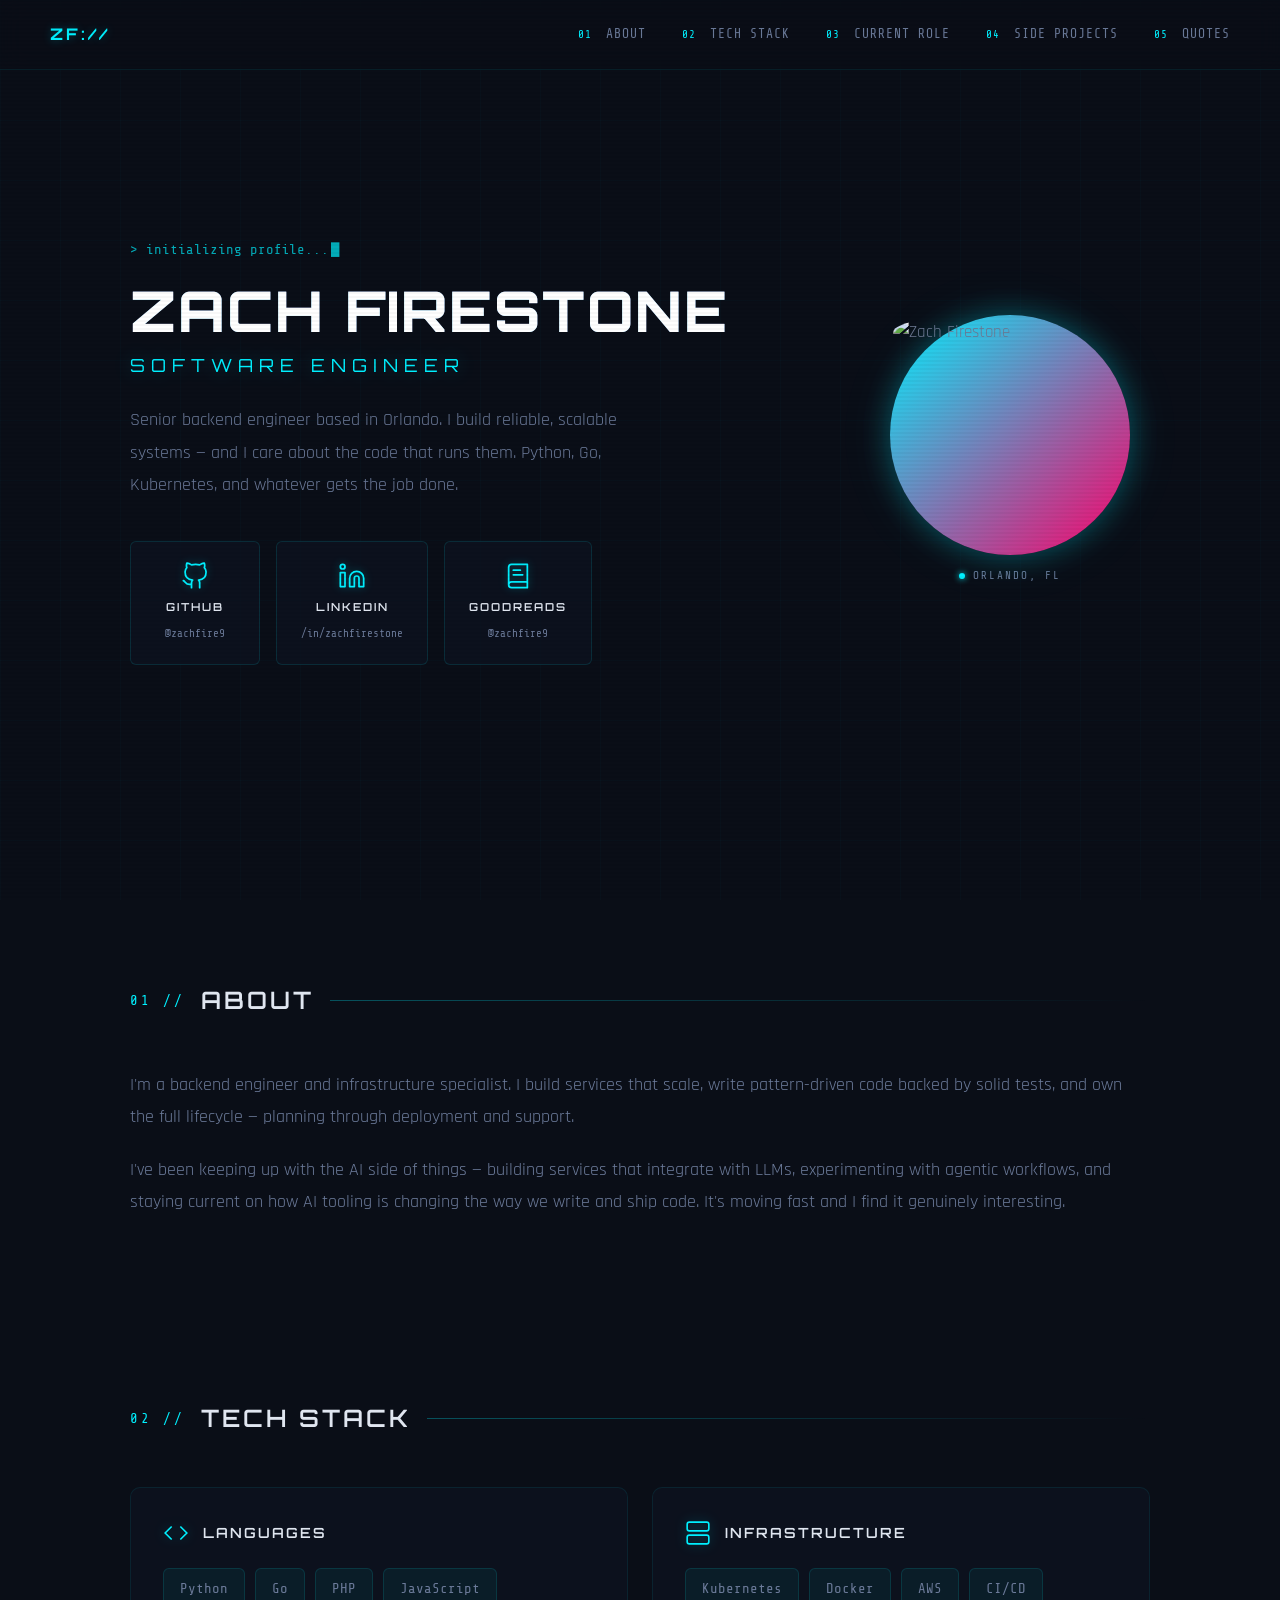
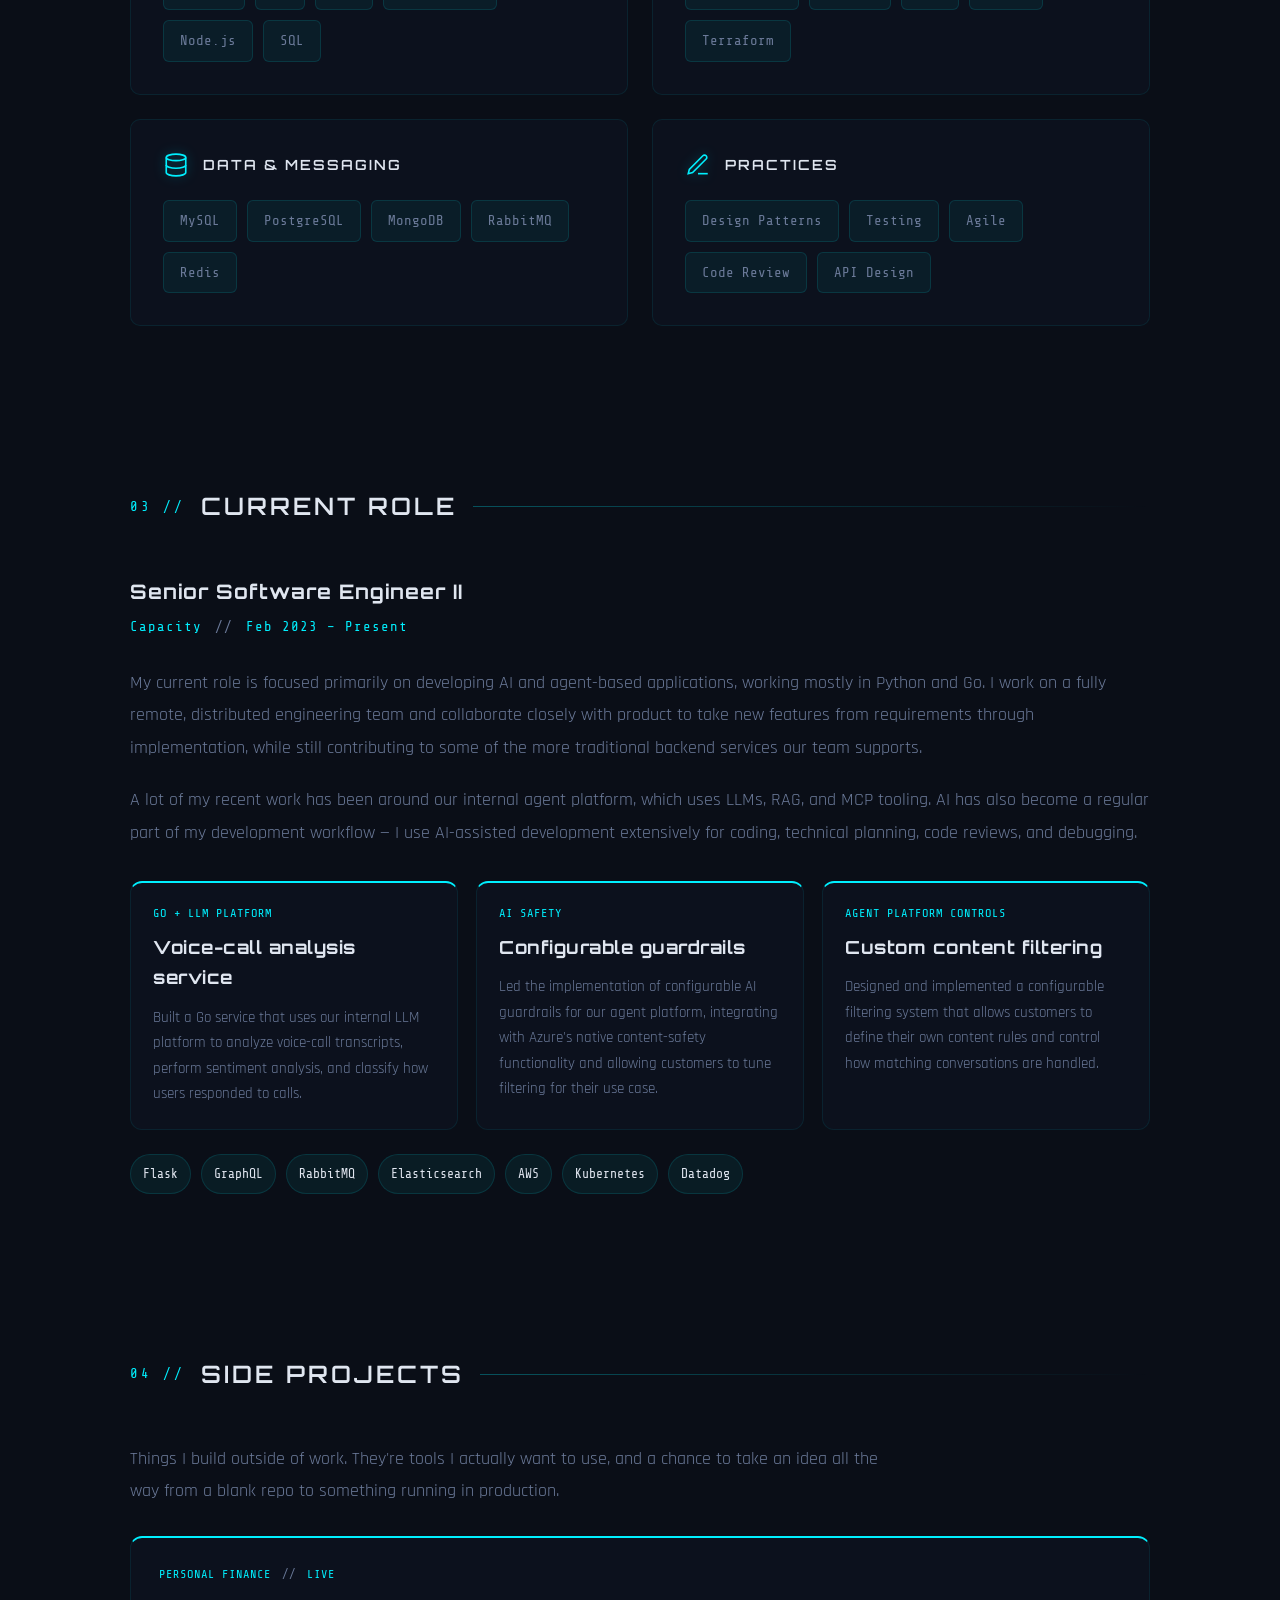
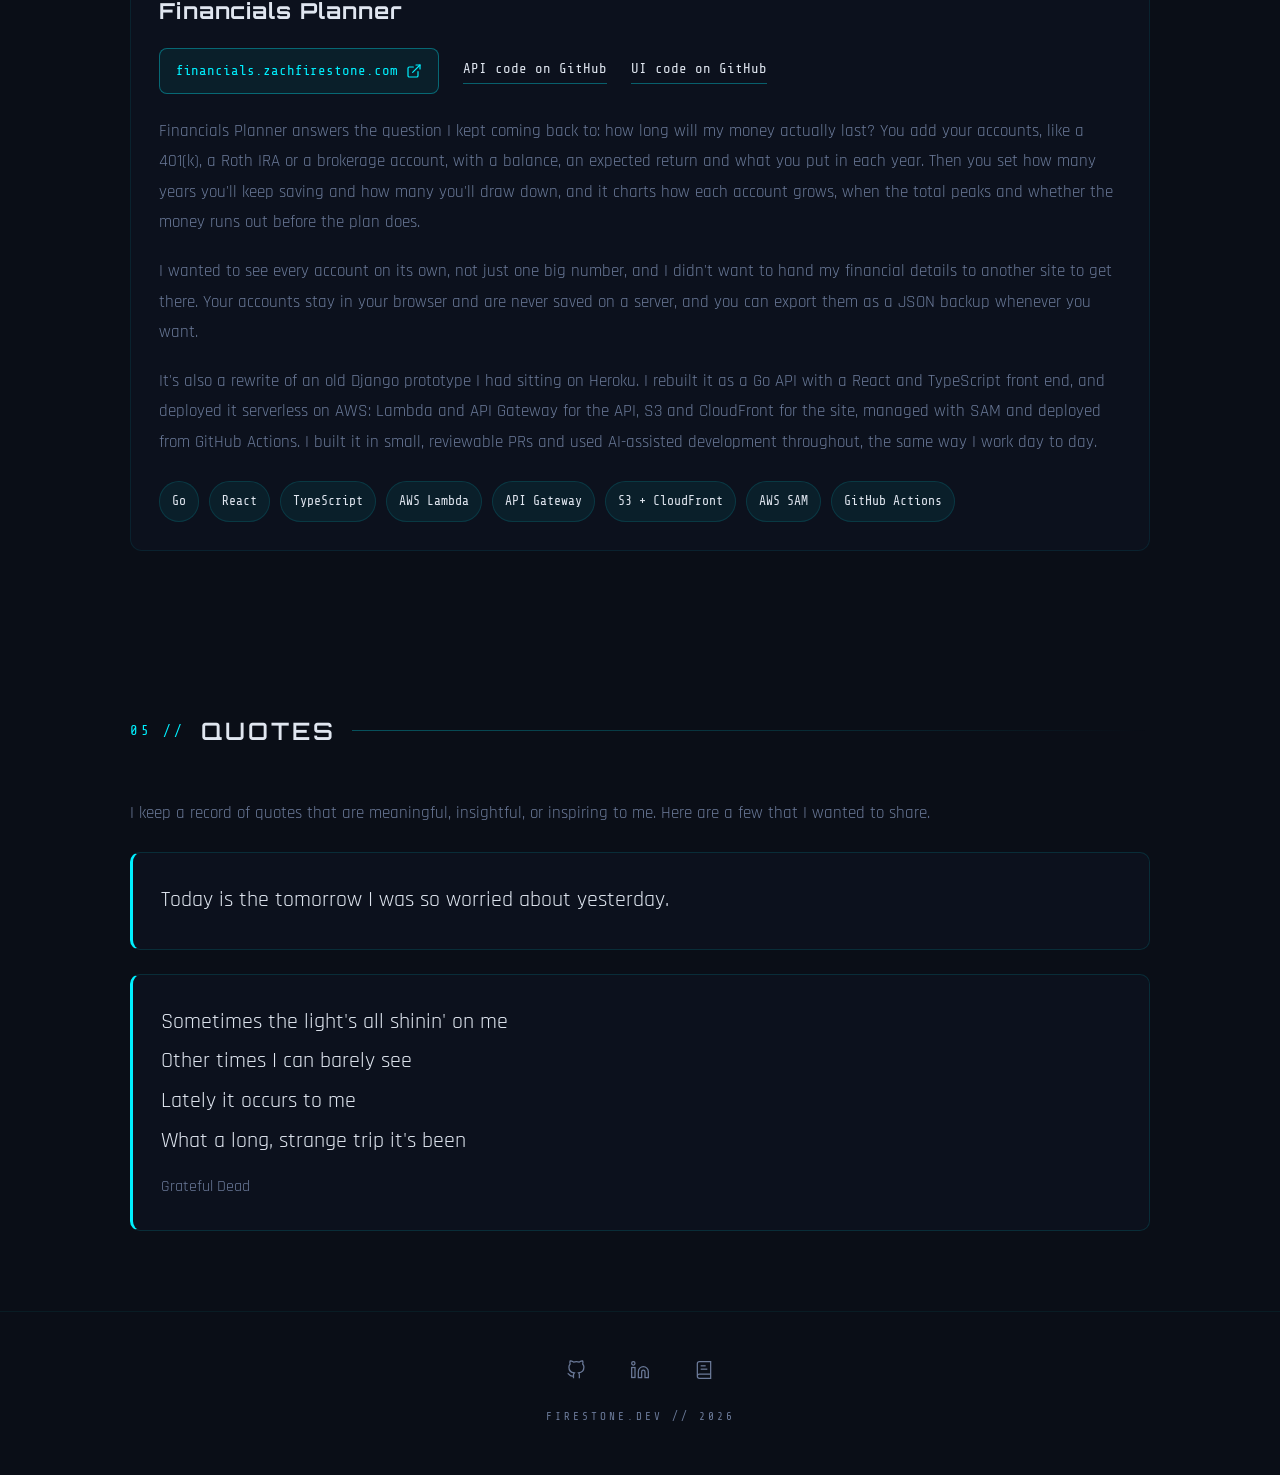
==== commit d820c587: "Move project links above the description Put the app link and both repo links on one row under the p" ====
--- a/index.html
+++ b/index.html
@@ -225,16 +225,16 @@
             </p>
             <div class="projects-list">
                 <article class="project-card">
-                    <div class="project-header">
-                        <div>
-                            <p class="project-kicker">Personal finance <span class="role-separator">//</span> Live</p>
-                            <h3 class="project-title">Financials Planner</h3>
-                        </div>
+                    <p class="project-kicker">Personal finance <span class="role-separator">//</span> Live</p>
+                    <h3 class="project-title">Financials Planner</h3>
+                    <div class="project-links">
                         <a class="project-link-primary" href="https://financials.zachfirestone.com" target="_blank" rel="noopener noreferrer">
                             financials.zachfirestone.com
                             <svg xmlns="http://www.w3.org/2000/svg" width="16" height="16" viewBox="0 0 24 24" fill="none" stroke="currentColor" stroke-width="1.8" stroke-linecap="round" stroke-linejoin="round" aria-hidden="true"><path d="M18 13v6a2 2 0 0 1-2 2H5a2 2 0 0 1-2-2V8a2 2 0 0 1 2-2h6"></path><polyline points="15 3 21 3 21 9"></polyline><line x1="10" y1="14" x2="21" y2="3"></line></svg>
                             <span class="visually-hidden">(opens in a new tab)</span>
                         </a>
+                        <a class="project-link" href="https://github.com/zachfire9/financials-api" target="_blank" rel="noopener noreferrer">API code on GitHub<span class="visually-hidden"> (opens in a new tab)</span></a>
+                        <a class="project-link" href="https://github.com/zachfire9/financials-ui" target="_blank" rel="noopener noreferrer">UI code on GitHub<span class="visually-hidden"> (opens in a new tab)</span></a>
                     </div>
                     <p>
                         Financials Planner answers the question I kept coming back to: how long will my money
@@ -266,10 +266,6 @@
                         <span>AWS SAM</span>
                         <span>GitHub Actions</span>
                     </div>
-                    <div class="project-links">
-                        <a href="https://github.com/zachfire9/financials-api" target="_blank" rel="noopener noreferrer">API code on GitHub<span class="visually-hidden"> (opens in a new tab)</span></a>
-                        <a href="https://github.com/zachfire9/financials-ui" target="_blank" rel="noopener noreferrer">UI code on GitHub<span class="visually-hidden"> (opens in a new tab)</span></a>
-                    </div>
                 </article>
             </div>
         </section>
--- a/style.css
+++ b/style.css
@@ -757,15 +757,6 @@
     border-radius: 12px;
 }
 
-.project-header {
-    display: flex;
-    flex-wrap: wrap;
-    align-items: flex-start;
-    justify-content: space-between;
-    gap: 16px 24px;
-    margin-bottom: 20px;
-}
-
 .project-kicker {
     font-family: var(--font-mono);
     font-size: 12px;
@@ -782,6 +773,15 @@
     font-weight: 700;
     color: var(--text-primary);
     letter-spacing: 1px;
+}
+
+/* The app and its code, on one row under the title. */
+.project-links {
+    display: flex;
+    flex-wrap: wrap;
+    align-items: center;
+    gap: 12px 24px;
+    margin: 18px 0 22px;
 }
 
 .project-link-primary {
@@ -806,22 +806,14 @@
     box-shadow: 0 0 18px var(--neon-cyan-glow);
 }
 
-.project-card > p {
+.project-card > p:not(.project-kicker) {
     font-size: 17px;
     line-height: 1.8;
     color: var(--text-secondary);
     margin-bottom: 18px;
-    max-width: 78ch;
-}
-
-.project-links {
-    display: flex;
-    flex-wrap: wrap;
-    gap: 12px 24px;
-    margin-top: 22px;
-}
-
-.project-links a {
+}
+
+.project-link {
     font-family: var(--font-mono);
     font-size: 14px;
     color: var(--text-primary);
@@ -831,8 +823,8 @@
     transition: var(--transition);
 }
 
-.project-links a:hover,
-.project-links a:focus-visible {
+.project-link:hover,
+.project-link:focus-visible {
     color: var(--neon-cyan);
     border-bottom-color: var(--neon-cyan);
 }
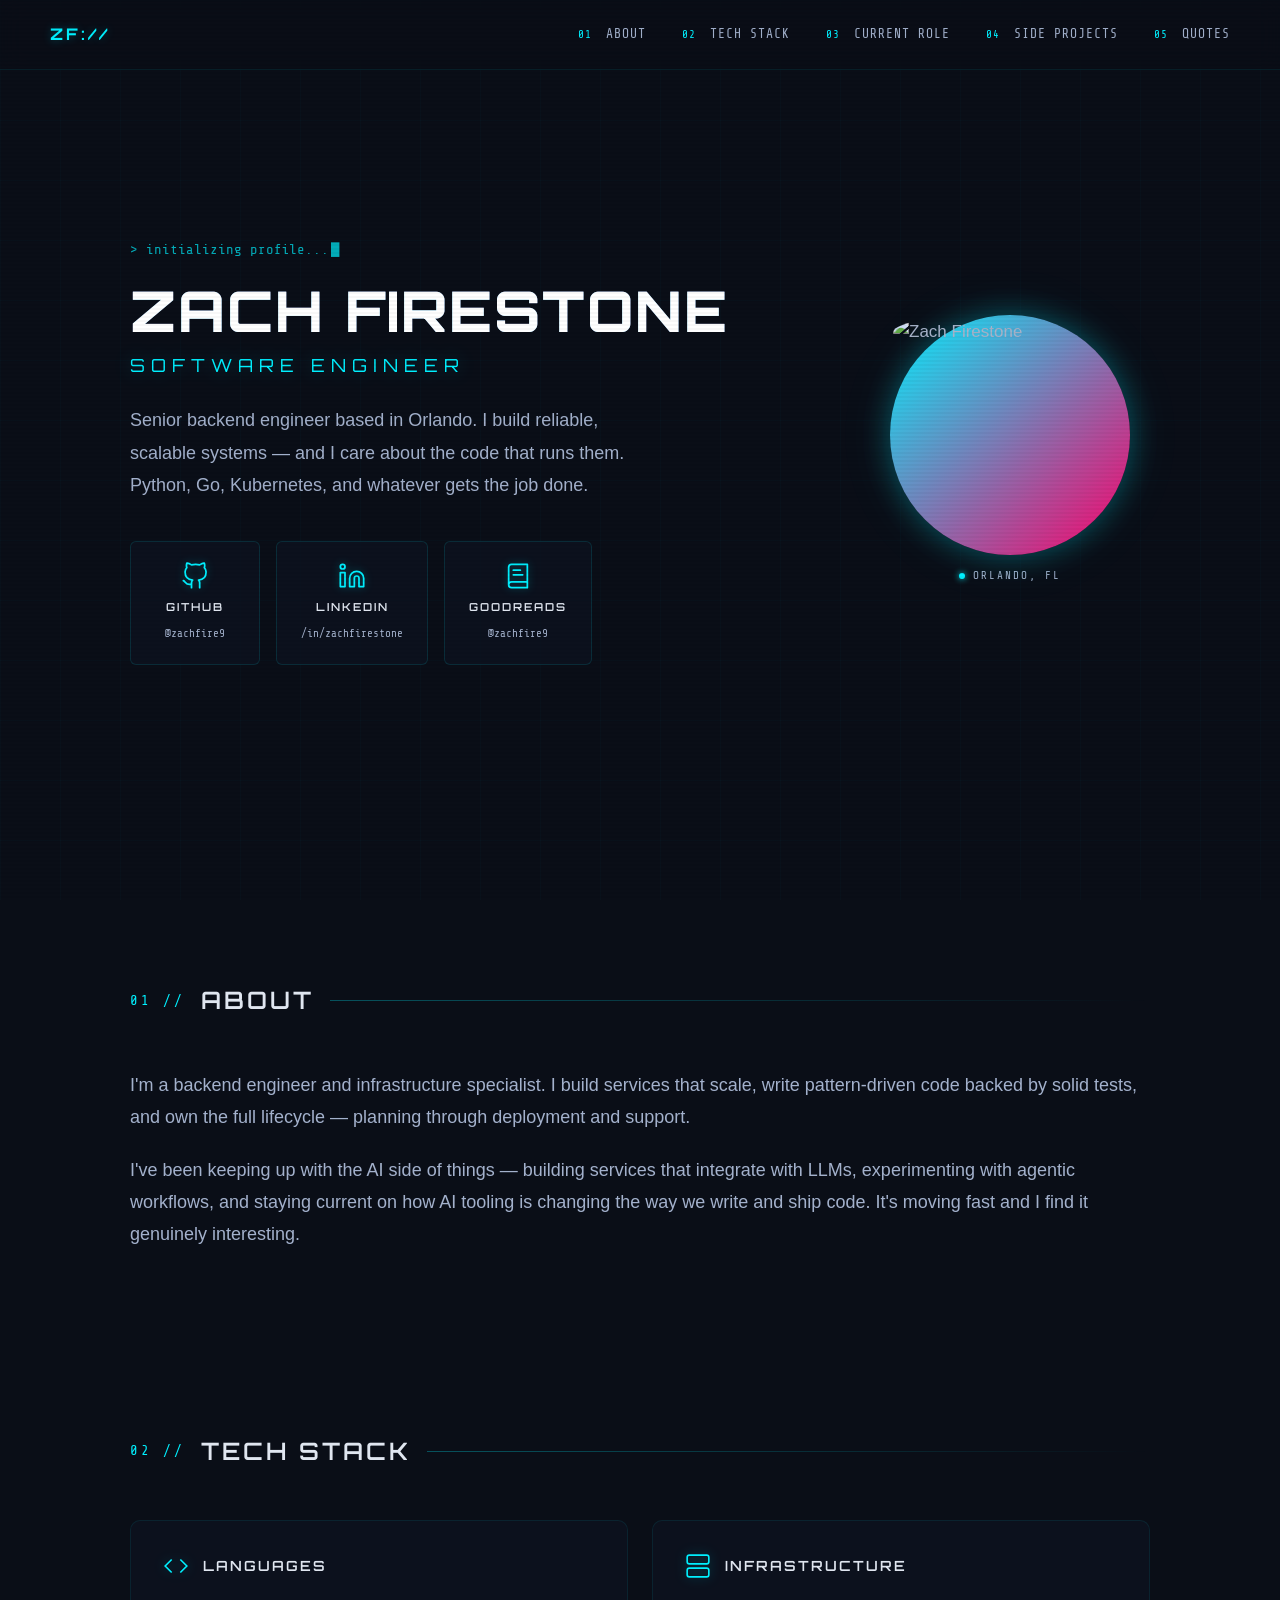
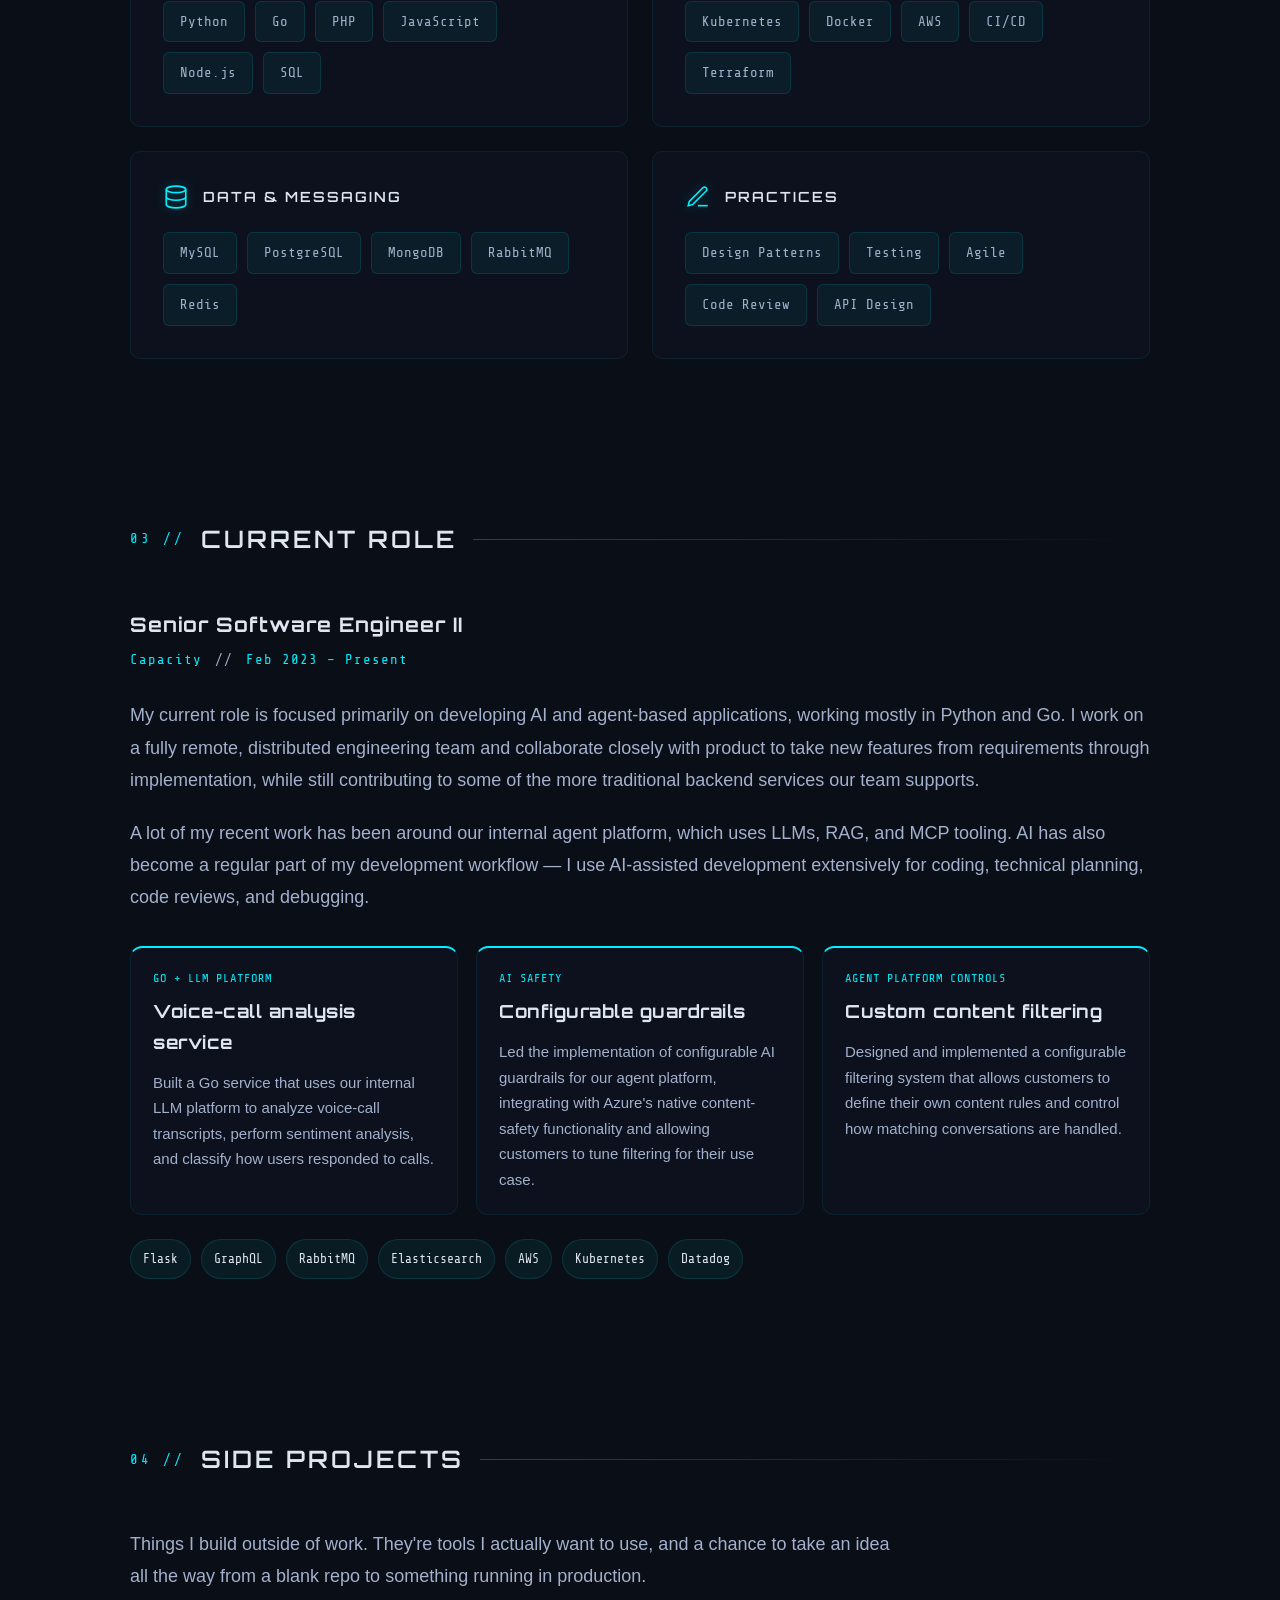
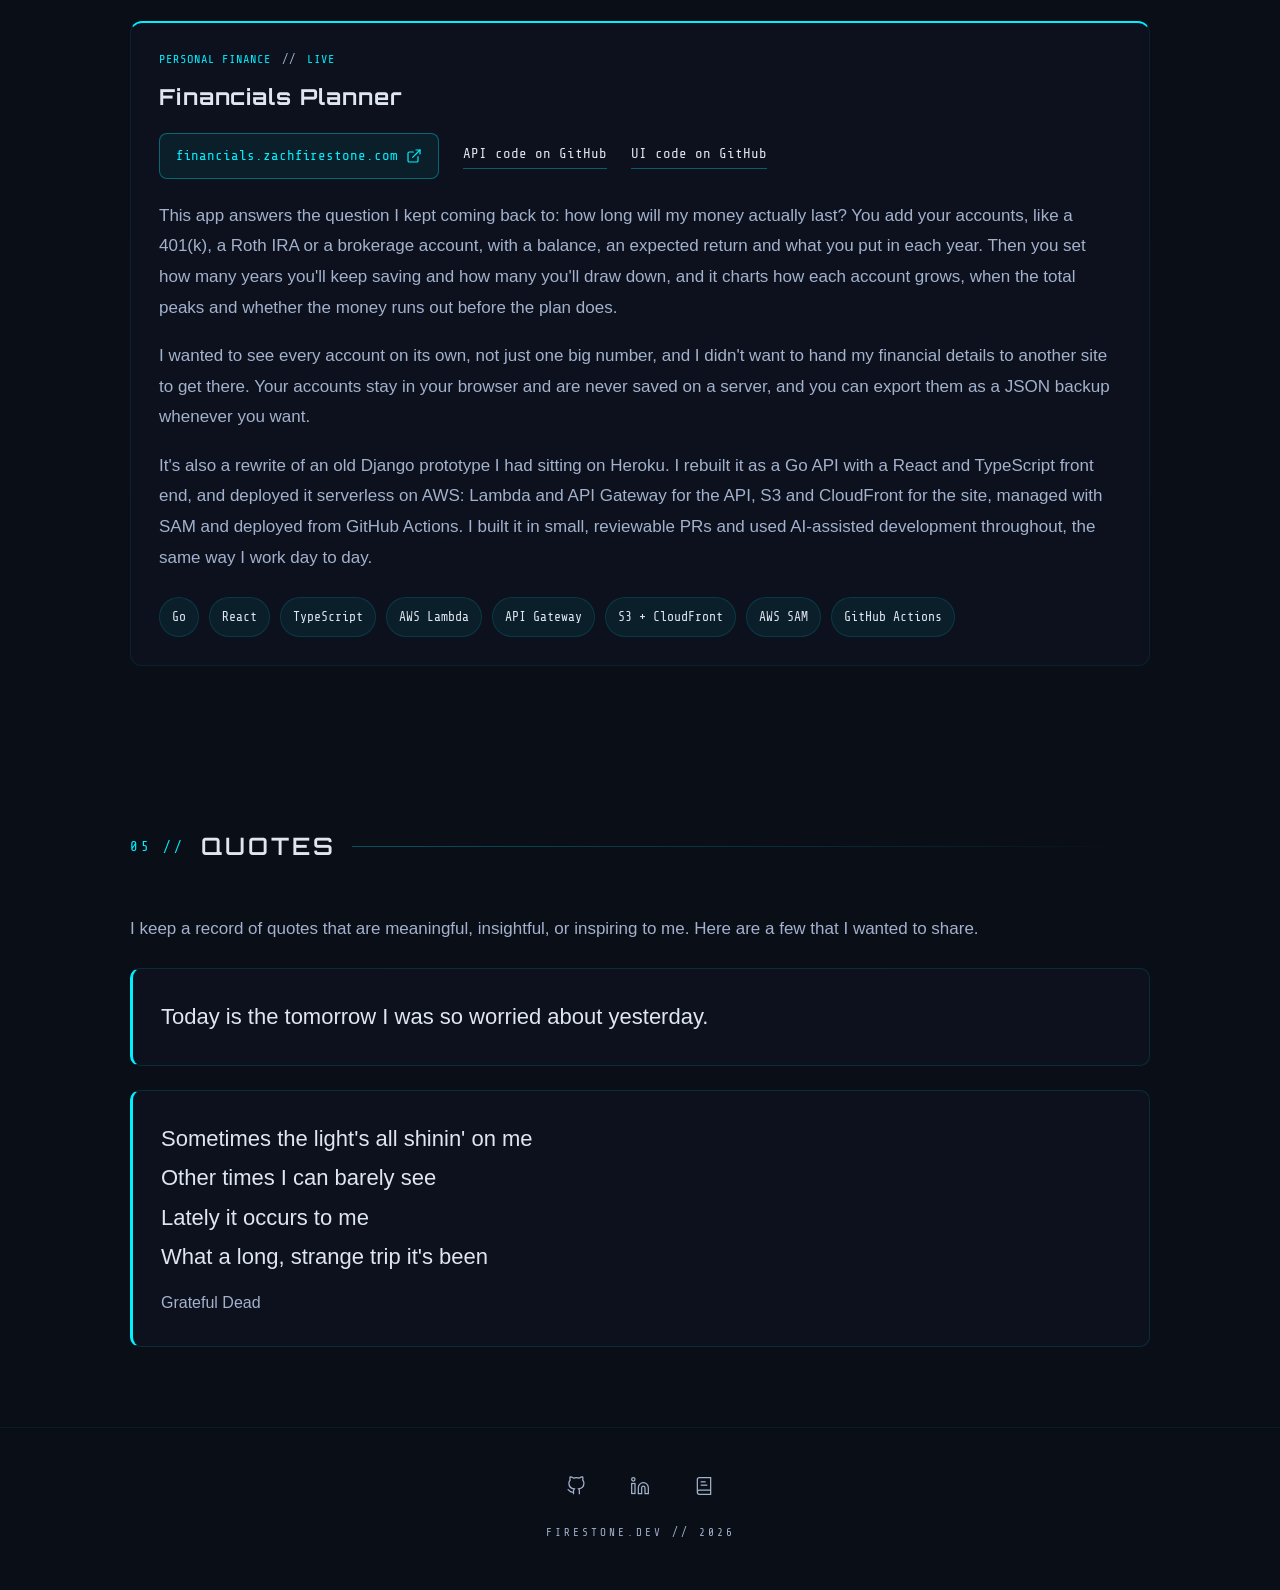
==== commit 9fee6d87: "Reword the first line of the Financials Planner description Co-Authored-By: Claude Opus 5.5 <noreply" ====
--- a/index.html
+++ b/index.html
@@ -237,7 +237,7 @@
                         <a class="project-link" href="https://github.com/zachfire9/financials-ui" target="_blank" rel="noopener noreferrer">UI code on GitHub<span class="visually-hidden"> (opens in a new tab)</span></a>
                     </div>
                     <p>
-                        Financials Planner answers the question I kept coming back to: how long will my money
+                        This app answers the question I kept coming back to: how long will my money
                         actually last? You add your accounts, like a 401(k), a Roth IRA or a brokerage account,
                         with a balance, an expected return and what you put in each year. Then you set how many
                         years you'll keep saving and how many you'll draw down, and it charts how each account
--- a/style.css
+++ b/style.css
@@ -9,7 +9,7 @@
     --bg-card: rgba(13, 19, 32, 0.8);
     --bg-card-hover: rgba(20, 30, 50, 0.9);
     --text-primary: #e0e6f0;
-    --text-secondary: #6b7a99;
+    --text-secondary: #a3b1cc; /* 8.9:1 on --bg-primary; was #6b7a99 (4.5:1) */
     --neon-cyan: #00f0ff;
     --neon-magenta: #ff006a;
     --neon-purple: #b44aff;
@@ -40,6 +40,7 @@
     background-color: var(--bg-primary);
     color: var(--text-secondary);
     font-size: 17px;
+    font-weight: 500;
     line-height: 1.7;
     -webkit-font-smoothing: antialiased;
     overflow-x: hidden;
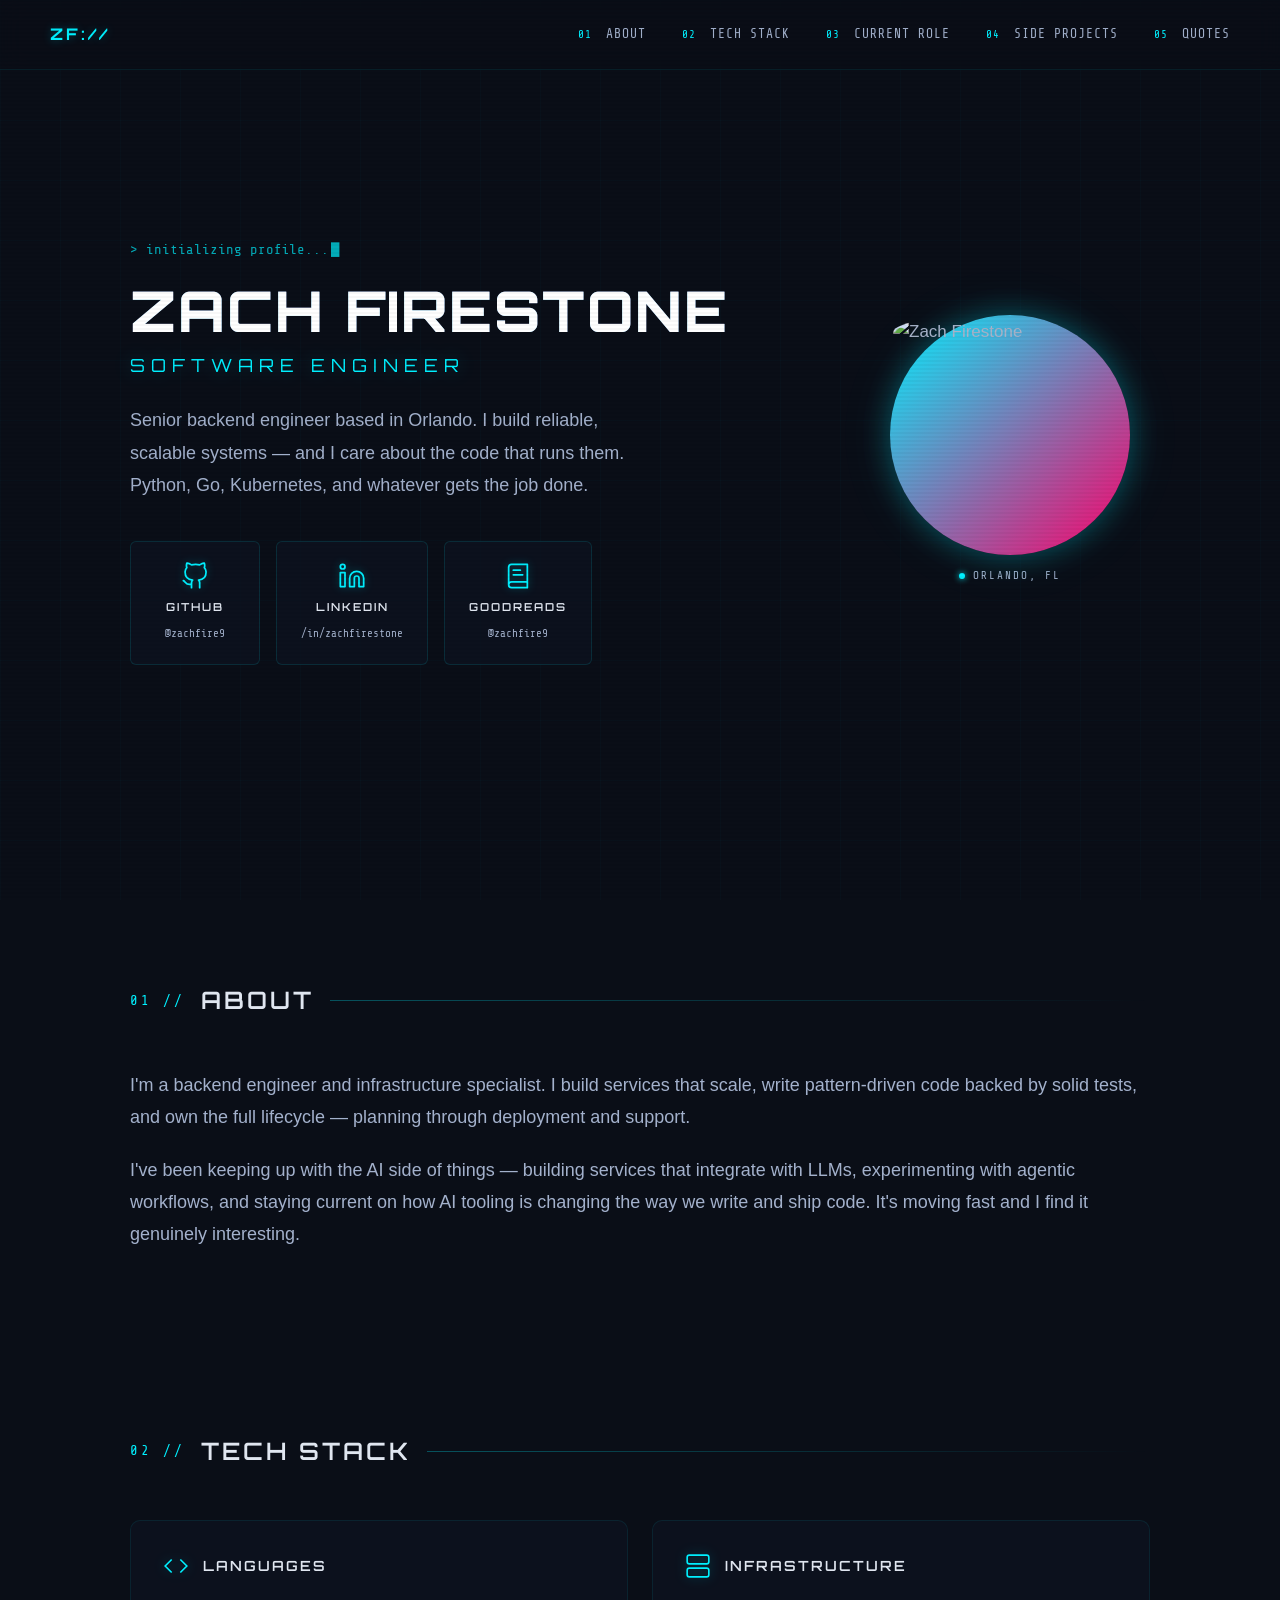
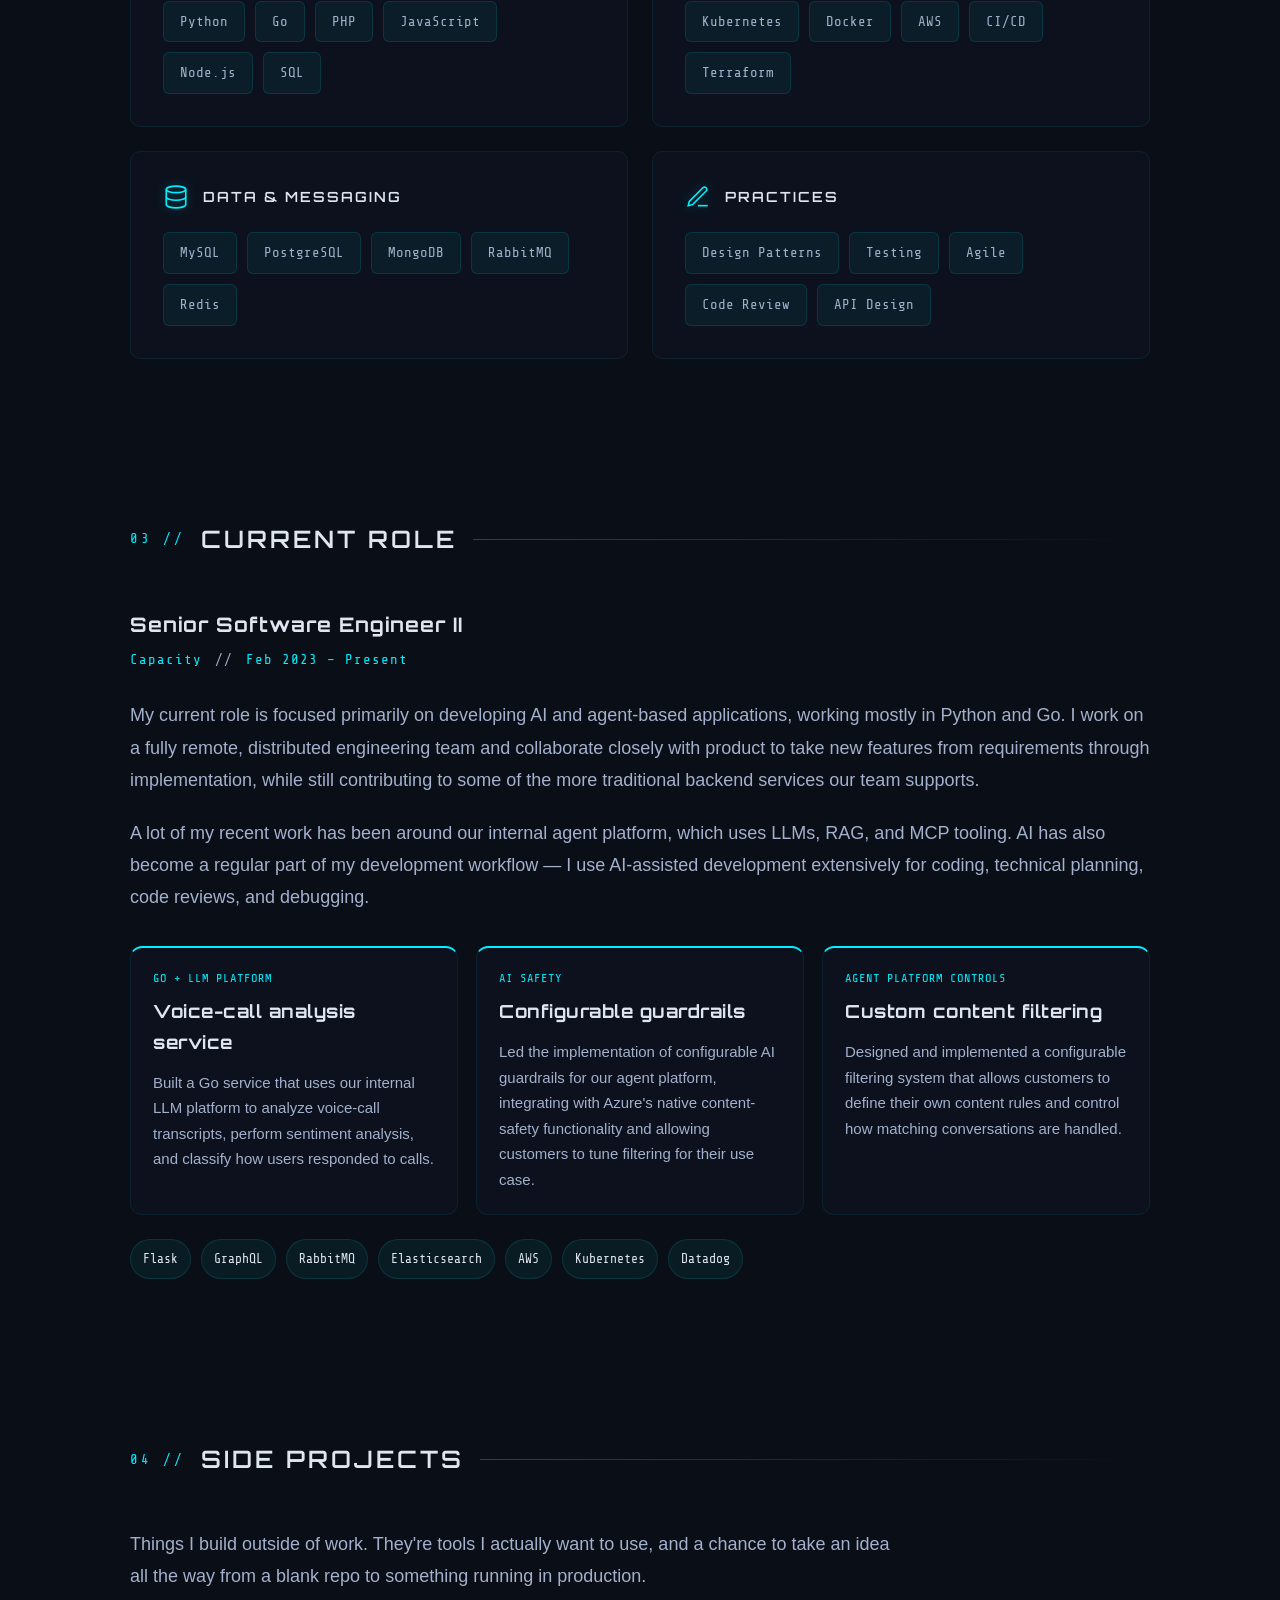
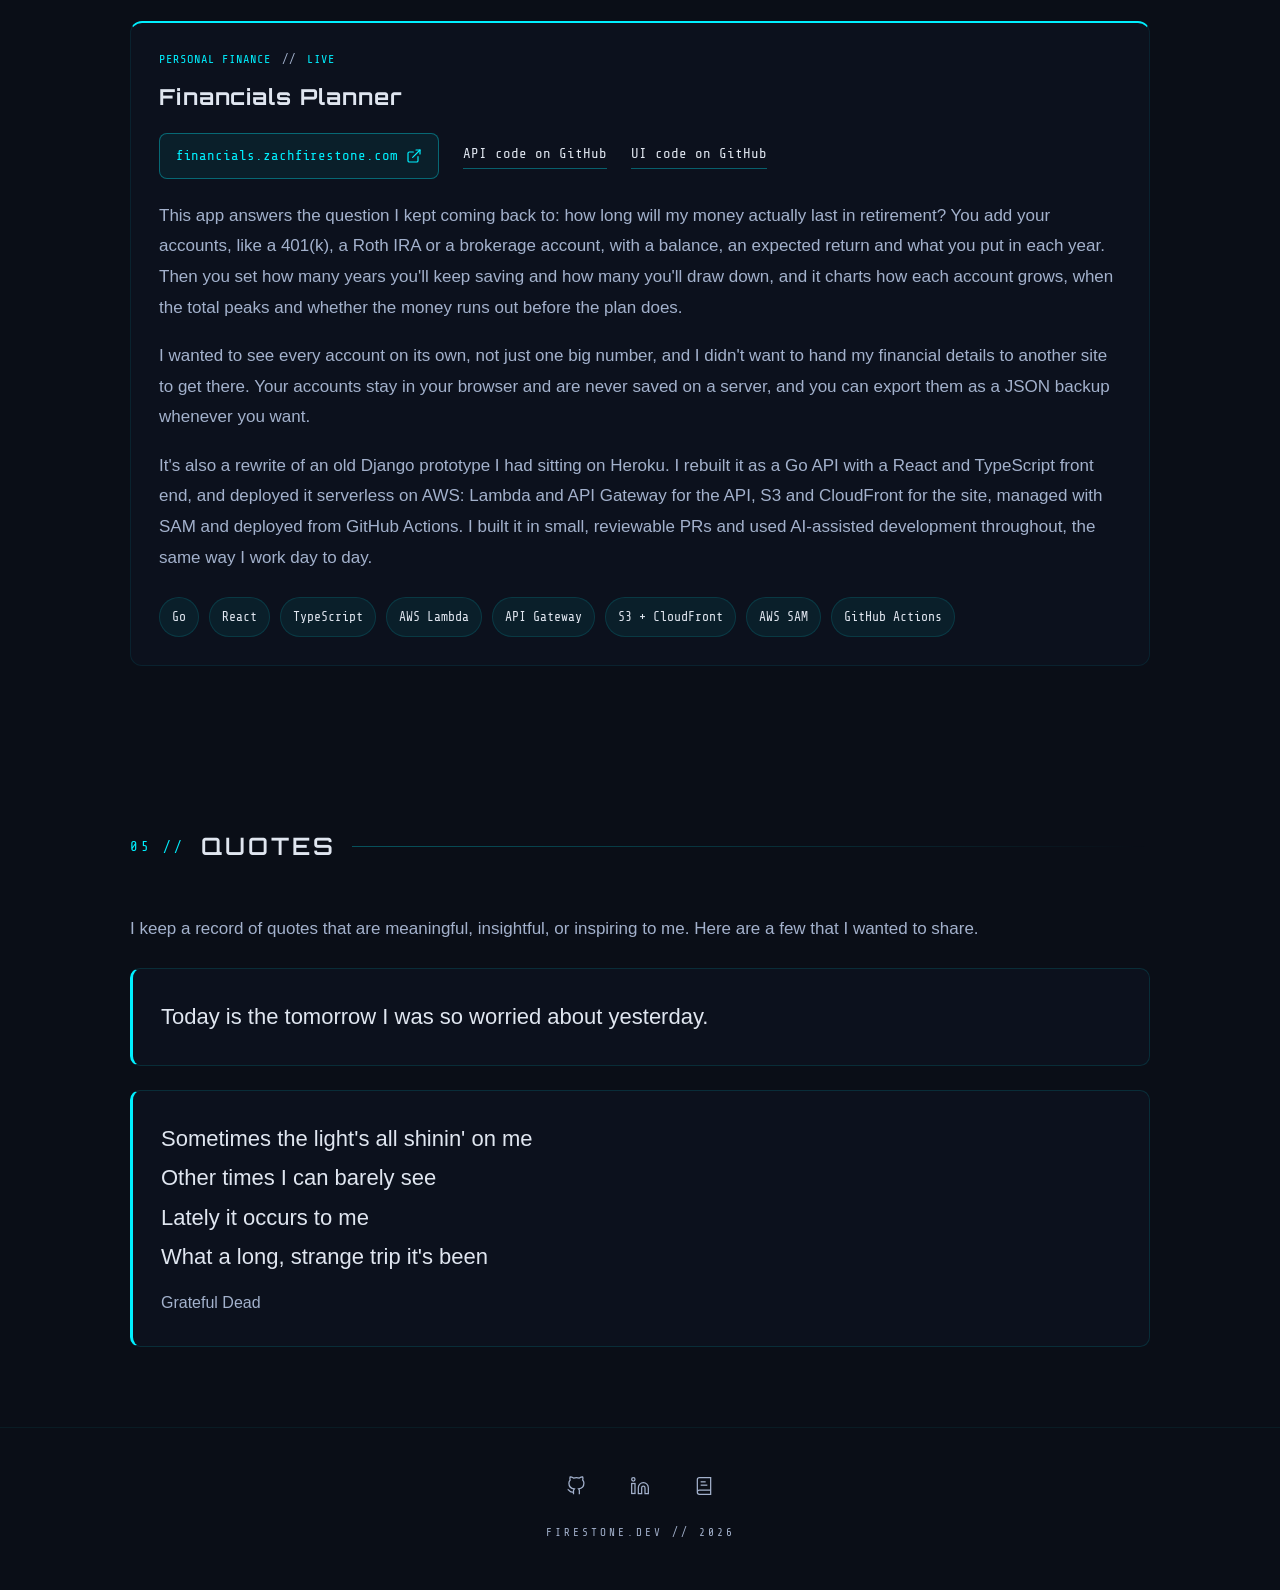
==== commit b91f8c0b: "Mention retirement in the Financials Planner description Co-Authored-By: Claude Opus 5.5 <noreply@an" ====
--- a/index.html
+++ b/index.html
@@ -238,7 +238,7 @@
                     </div>
                     <p>
                         This app answers the question I kept coming back to: how long will my money
-                        actually last? You add your accounts, like a 401(k), a Roth IRA or a brokerage account,
+                        actually last in retirement? You add your accounts, like a 401(k), a Roth IRA or a brokerage account,
                         with a balance, an expected return and what you put in each year. Then you set how many
                         years you'll keep saving and how many you'll draw down, and it charts how each account
                         grows, when the total peaks and whether the money runs out before the plan does.
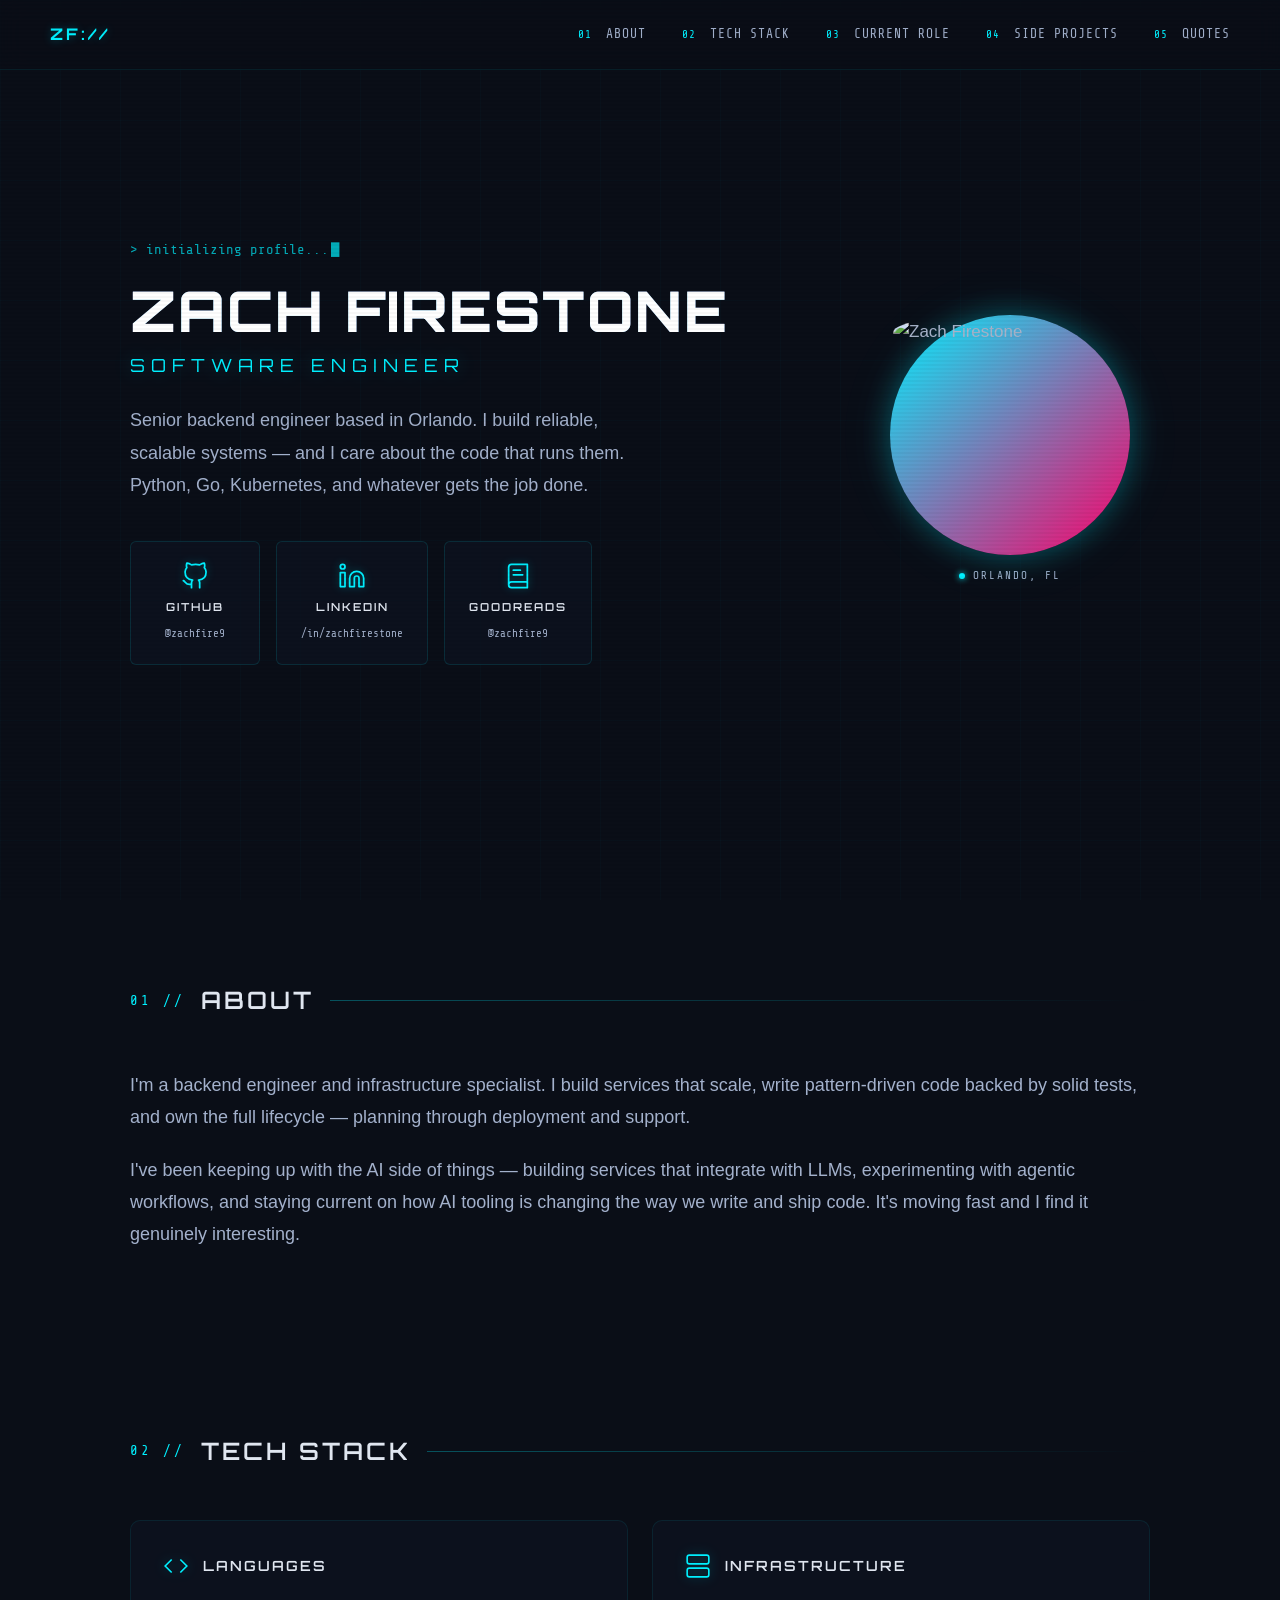
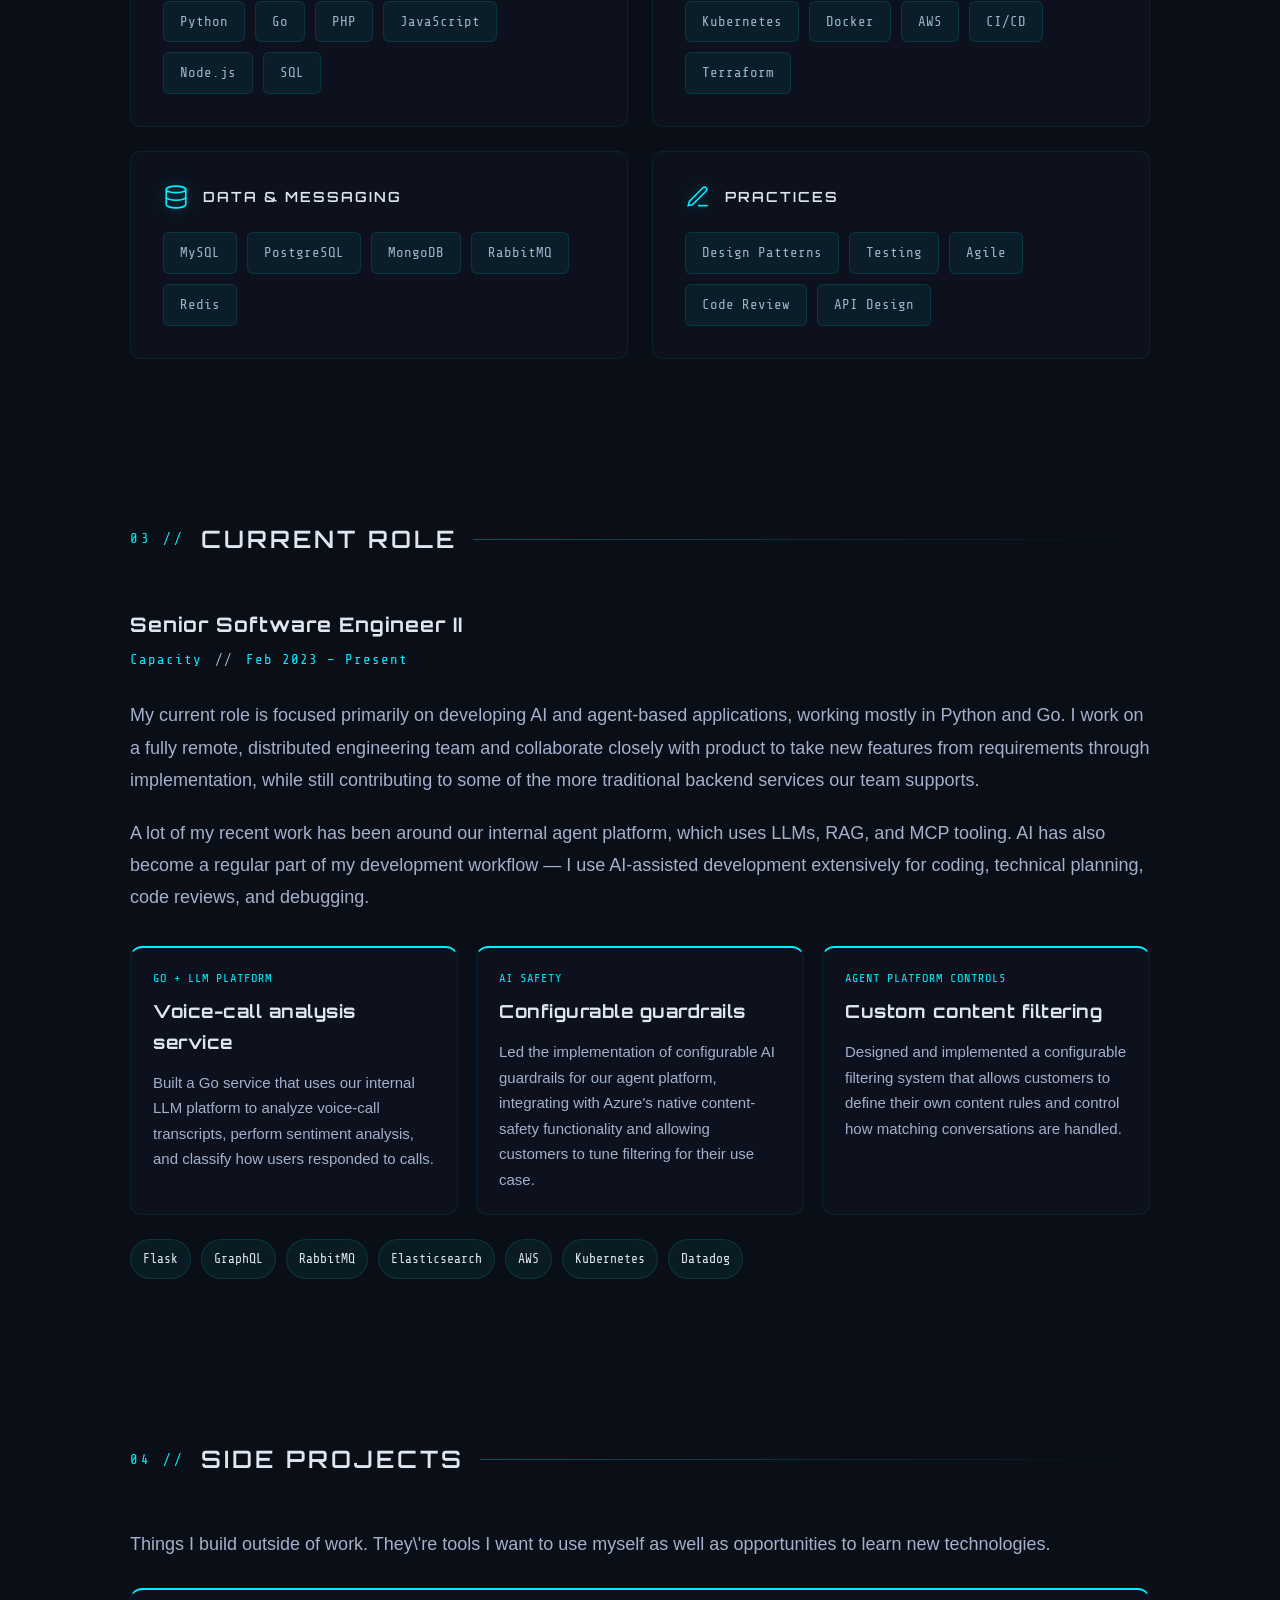
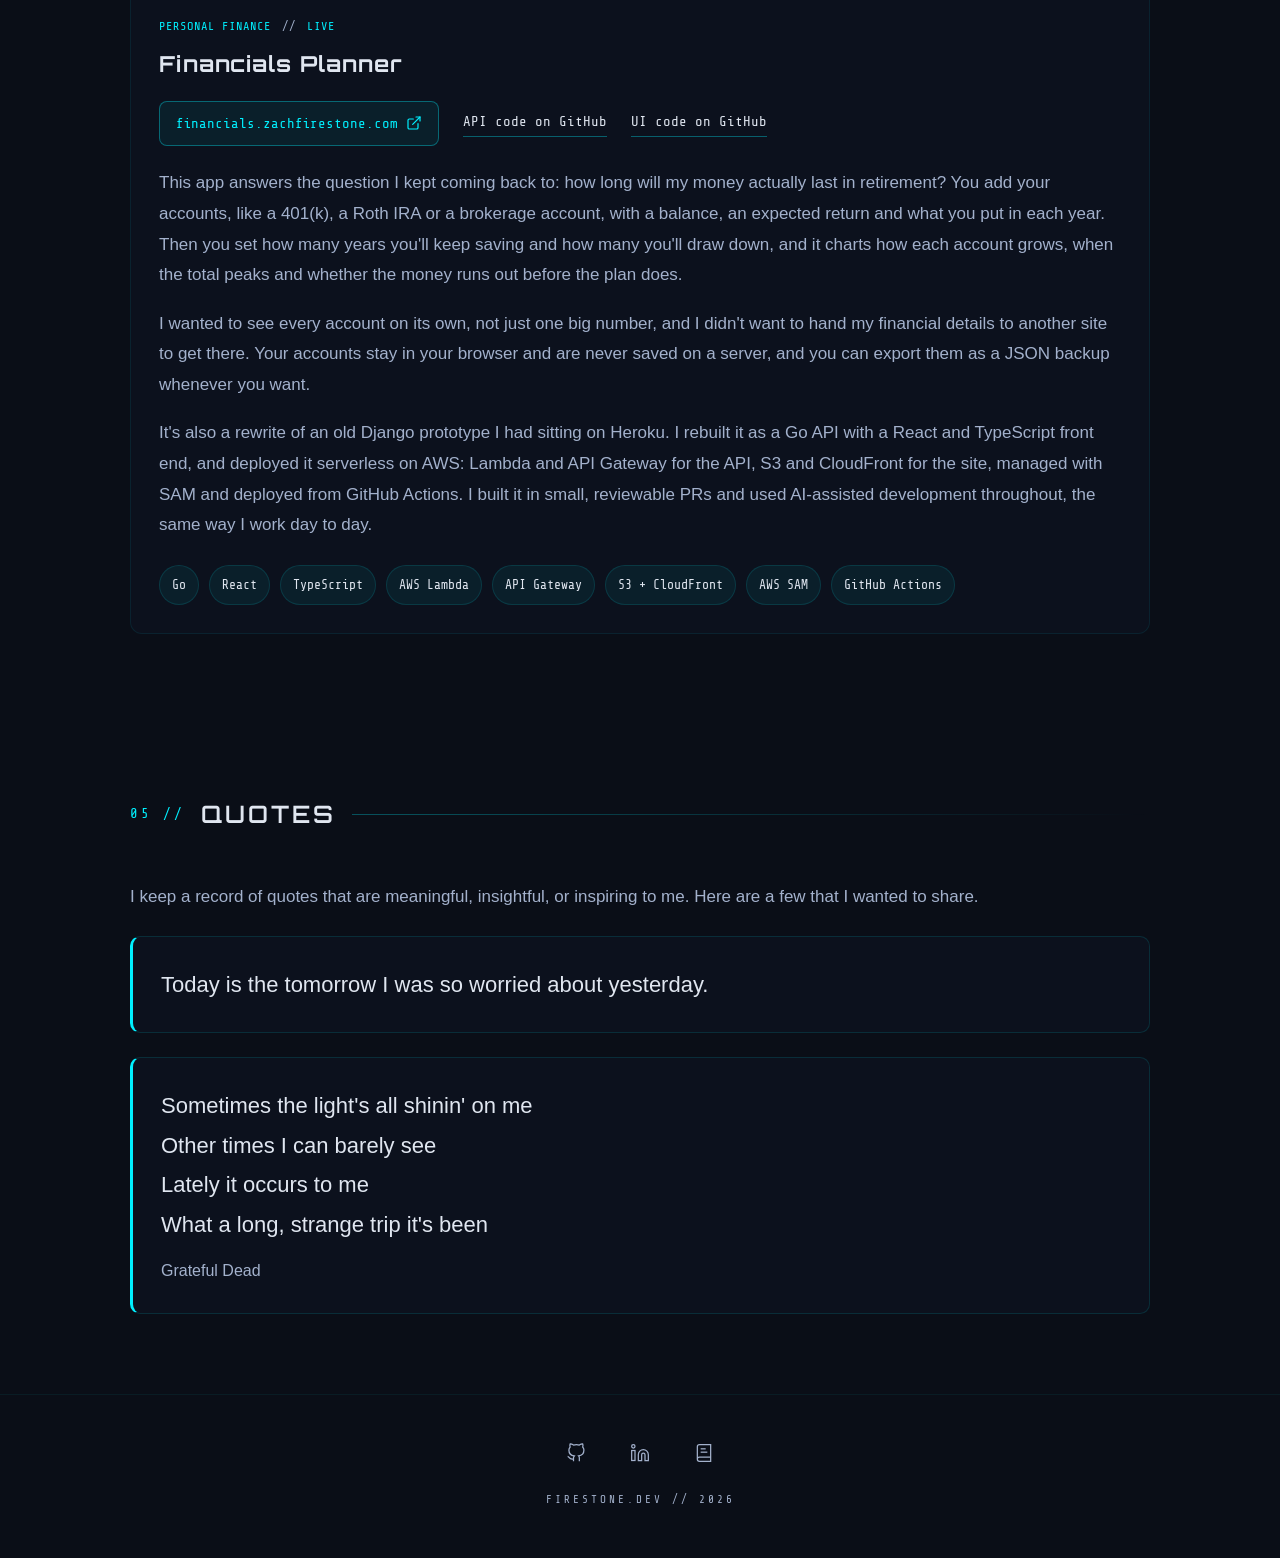
==== commit 874088ce: "Reword the Side Projects intro and let it use the full width Co-Authored-By: Claude Opus 5.5 <norepl" ====
--- a/index.html
+++ b/index.html
@@ -219,10 +219,7 @@
         <!-- Side Projects: add another <article class="project-card"> to .projects-list for each project. -->
         <section id="projects" class="section" aria-labelledby="projects-heading">
             <h2 id="projects-heading" class="section-heading"><span class="section-number">04 //</span> SIDE PROJECTS</h2>
-            <p class="projects-intro">
-                Things I build outside of work. They're tools I actually want to use, and a chance to take
-                an idea all the way from a blank repo to something running in production.
-            </p>
+            <p class="projects-intro">Things I build outside of work. They\'re tools I want to use myself as well as opportunities to learn new technologies.</p>
             <div class="projects-list">
                 <article class="project-card">
                     <p class="project-kicker">Personal finance <span class="role-separator">//</span> Live</p>
--- a/style.css
+++ b/style.css
@@ -739,7 +739,6 @@
     line-height: 1.8;
     color: var(--text-secondary);
     margin-bottom: 28px;
-    max-width: 760px;
 }
 
 /* One project fills the row; a second one sits beside it on wide screens. */
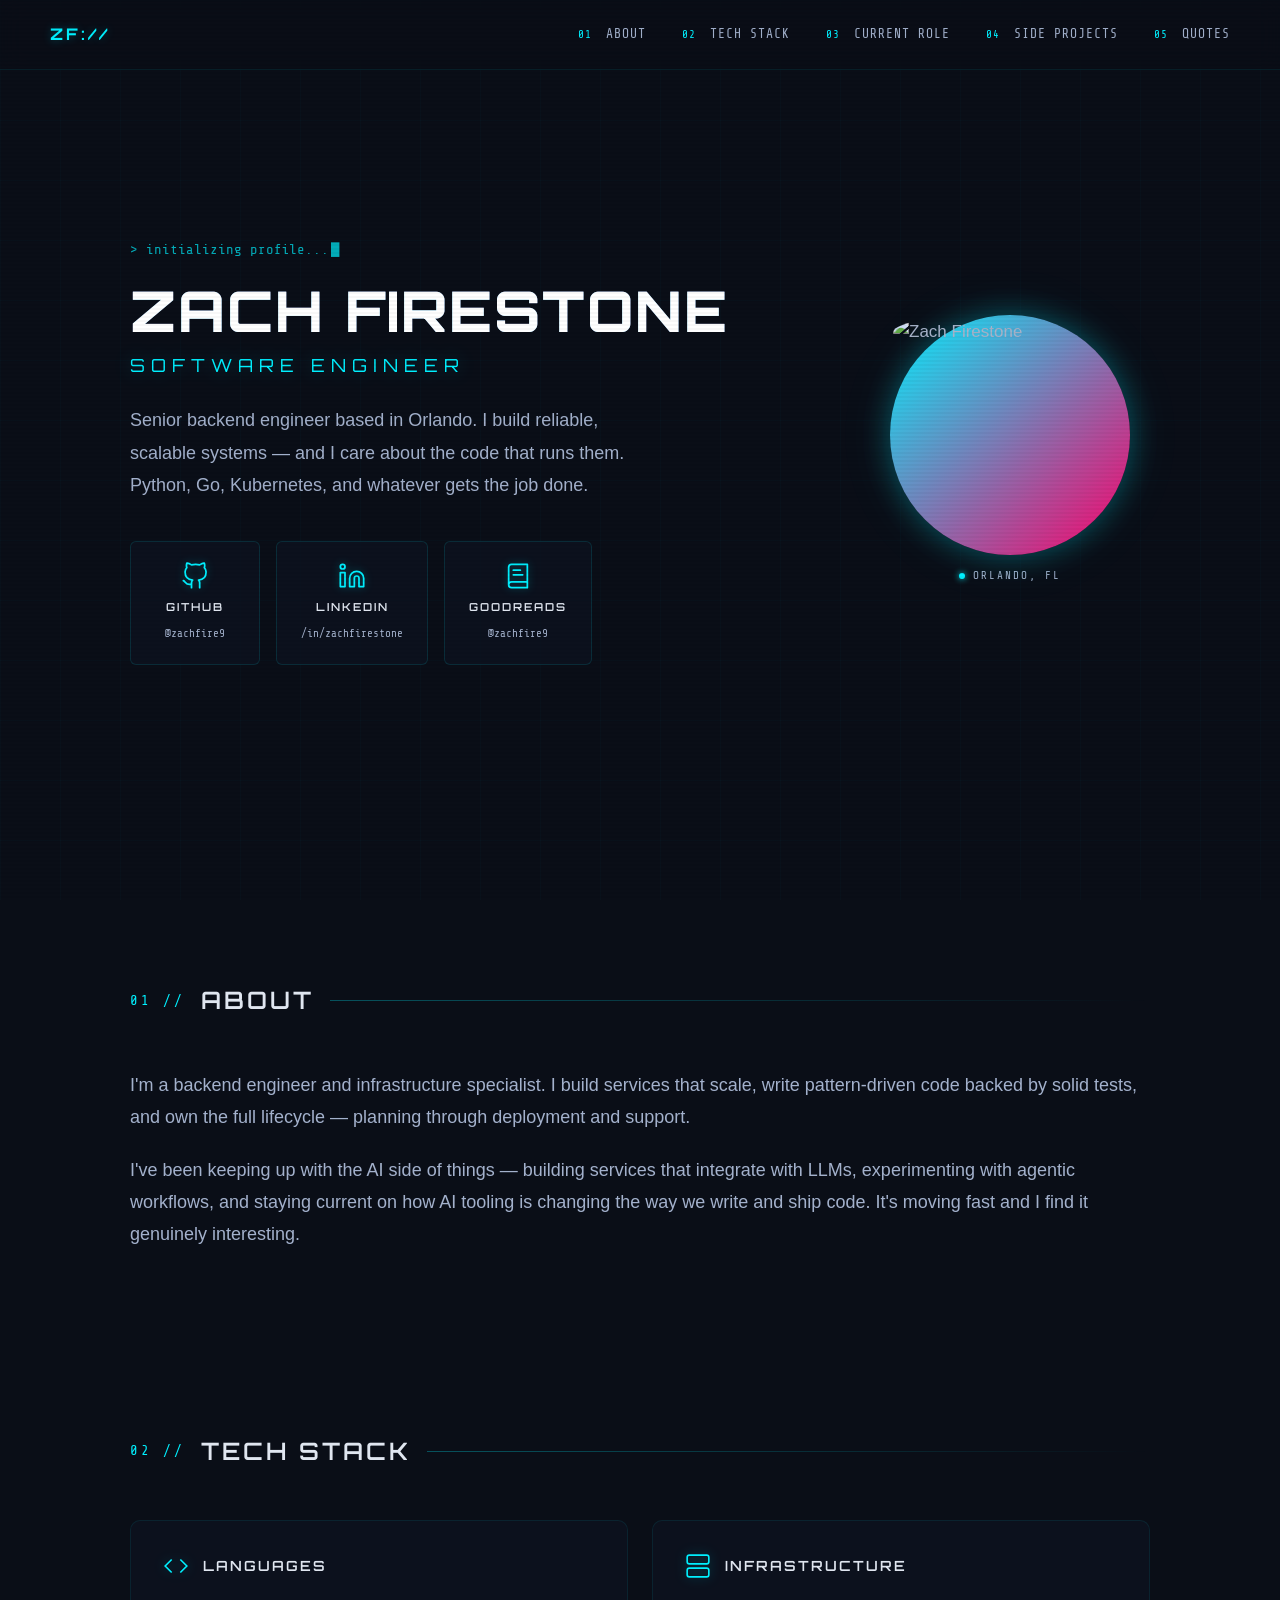
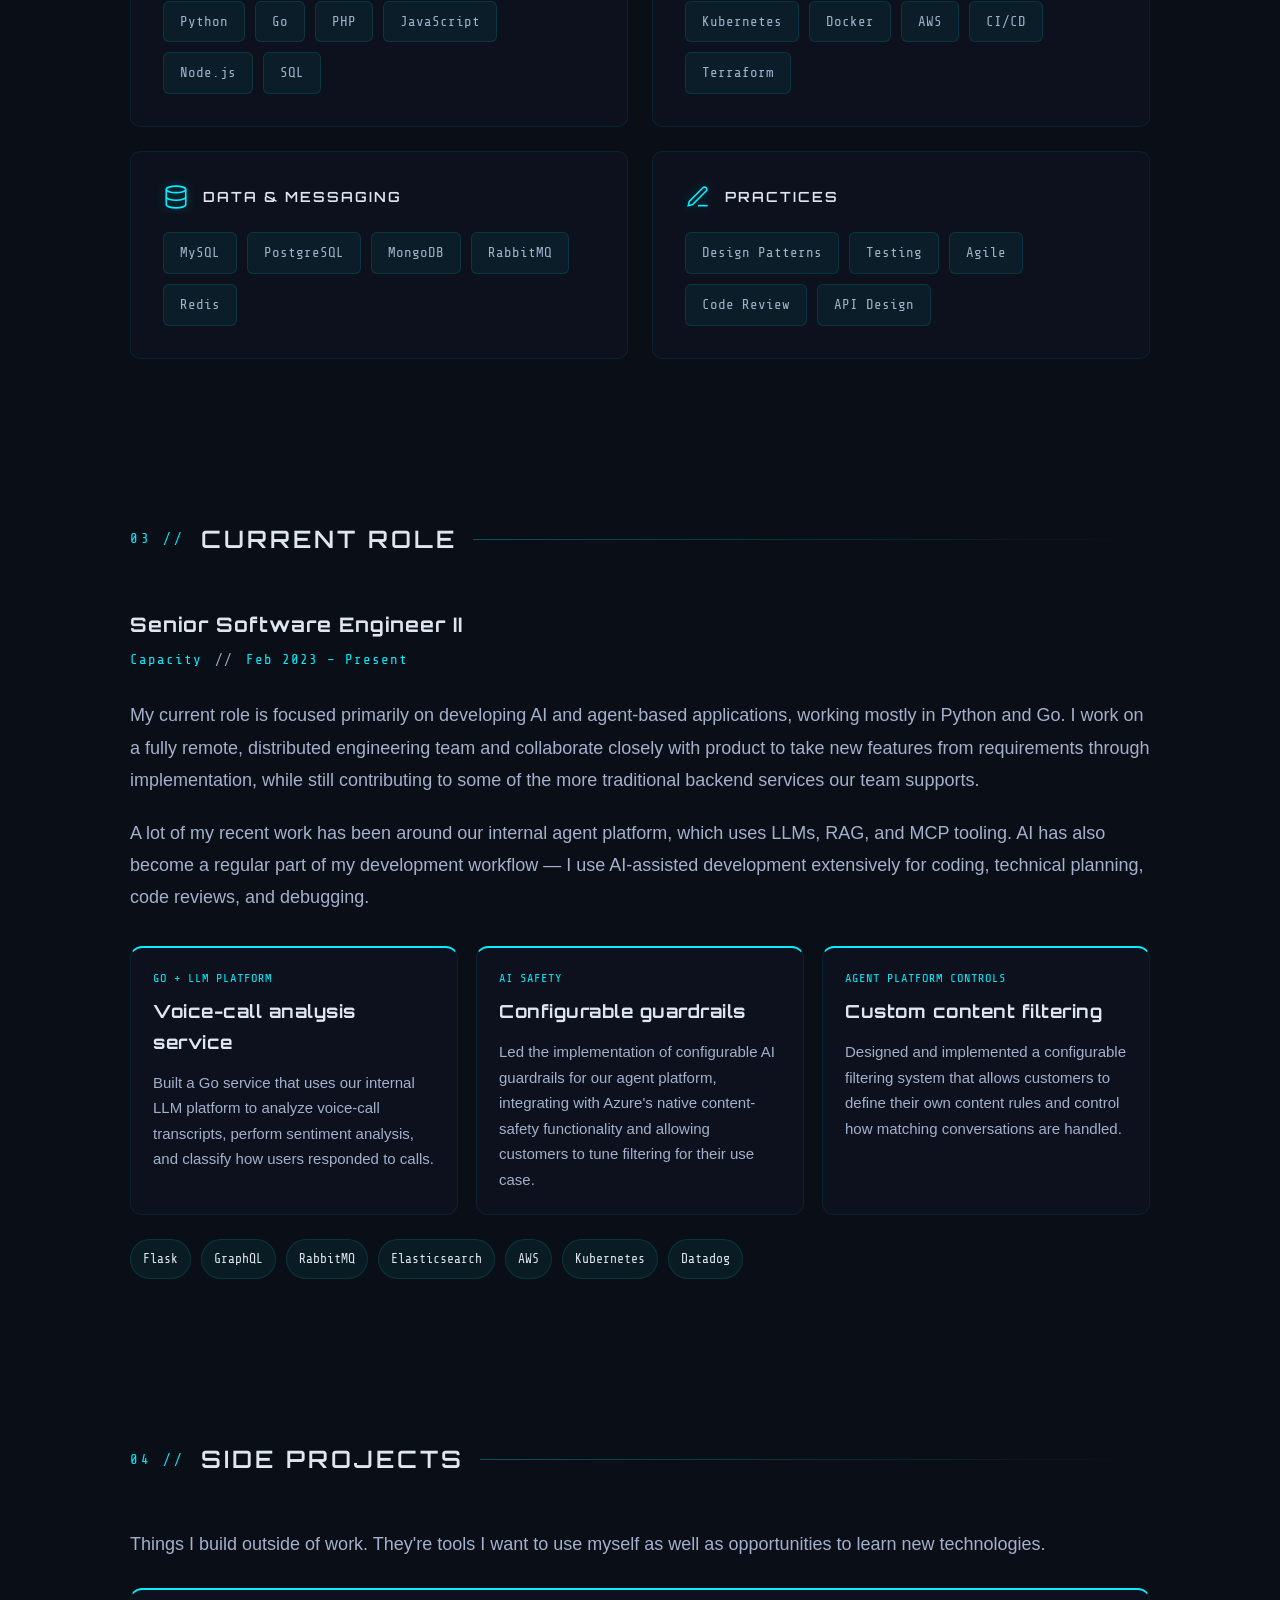
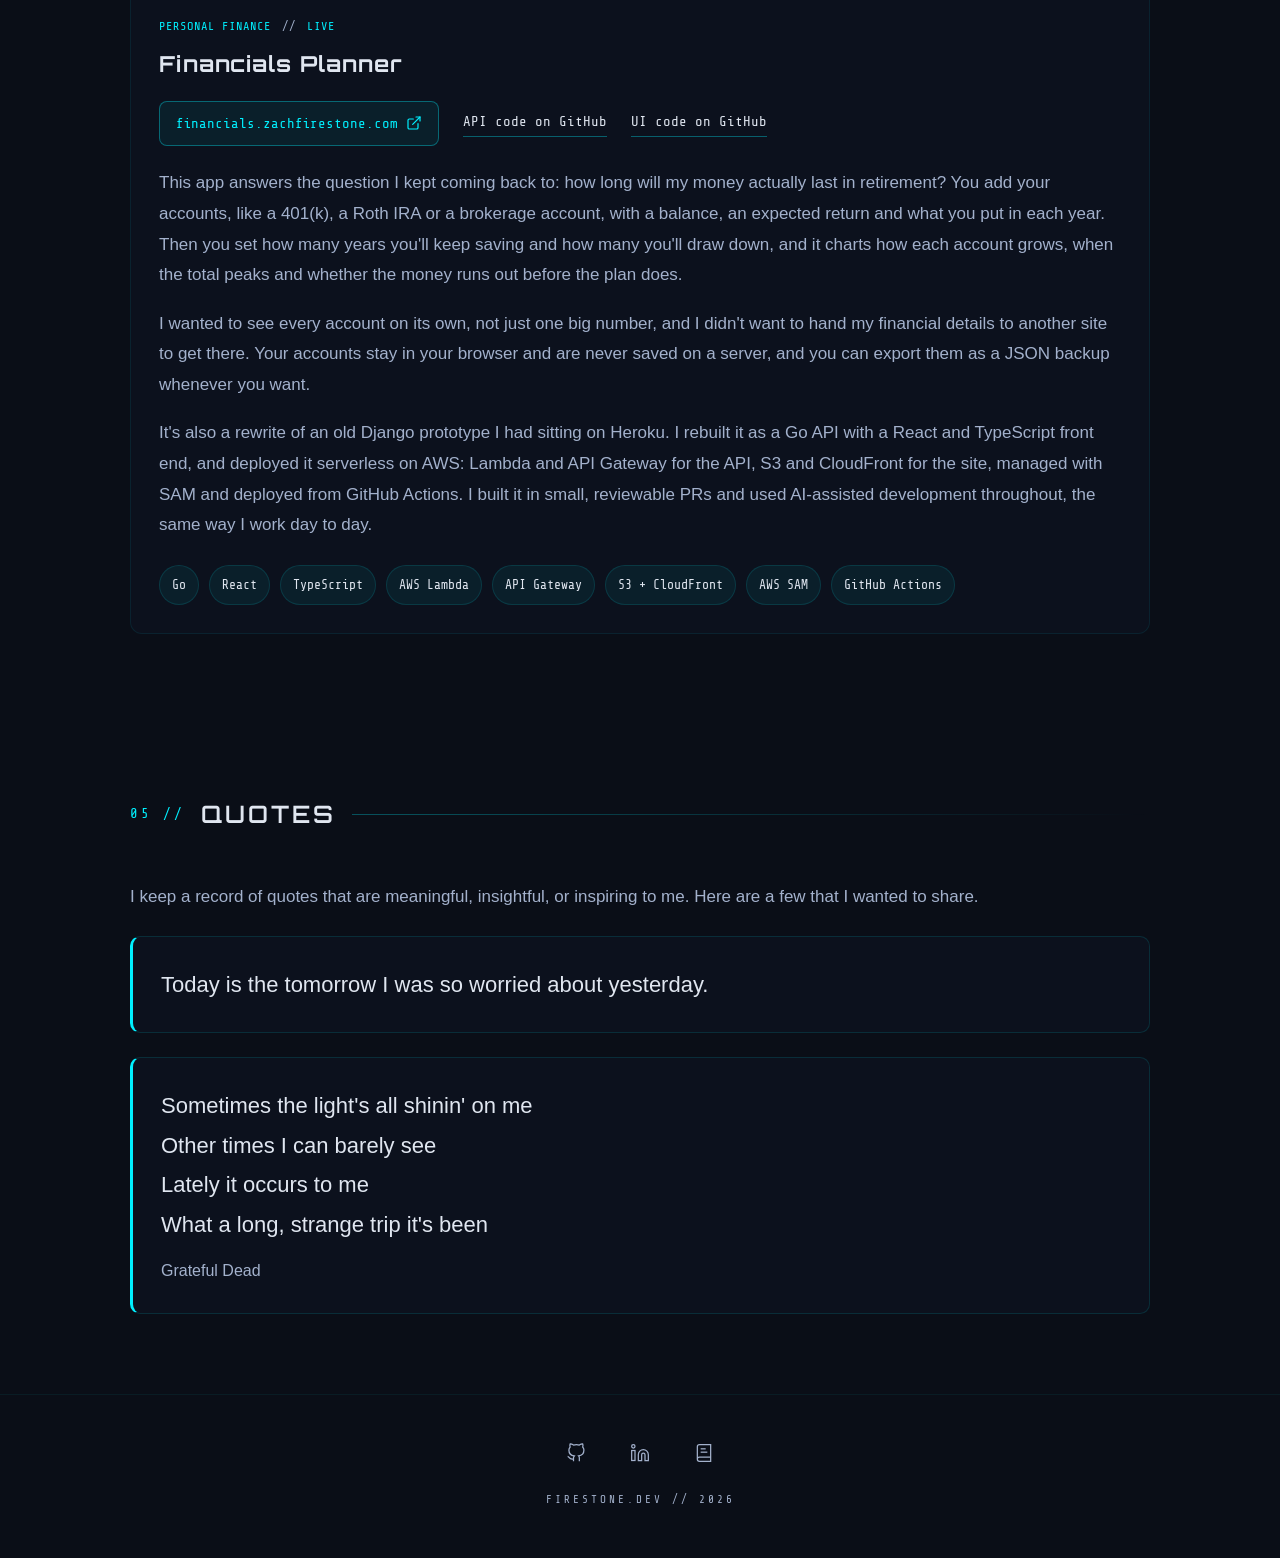
==== commit c75b3a28: "Fix a stray backslash in the Side Projects intro Co-Authored-By: Claude Opus 5.5 <noreply@anthropic." ====
--- a/index.html
+++ b/index.html
@@ -219,7 +219,7 @@
         <!-- Side Projects: add another <article class="project-card"> to .projects-list for each project. -->
         <section id="projects" class="section" aria-labelledby="projects-heading">
             <h2 id="projects-heading" class="section-heading"><span class="section-number">04 //</span> SIDE PROJECTS</h2>
-            <p class="projects-intro">Things I build outside of work. They\'re tools I want to use myself as well as opportunities to learn new technologies.</p>
+            <p class="projects-intro">Things I build outside of work. They're tools I want to use myself as well as opportunities to learn new technologies.</p>
             <div class="projects-list">
                 <article class="project-card">
                     <p class="project-kicker">Personal finance <span class="role-separator">//</span> Live</p>
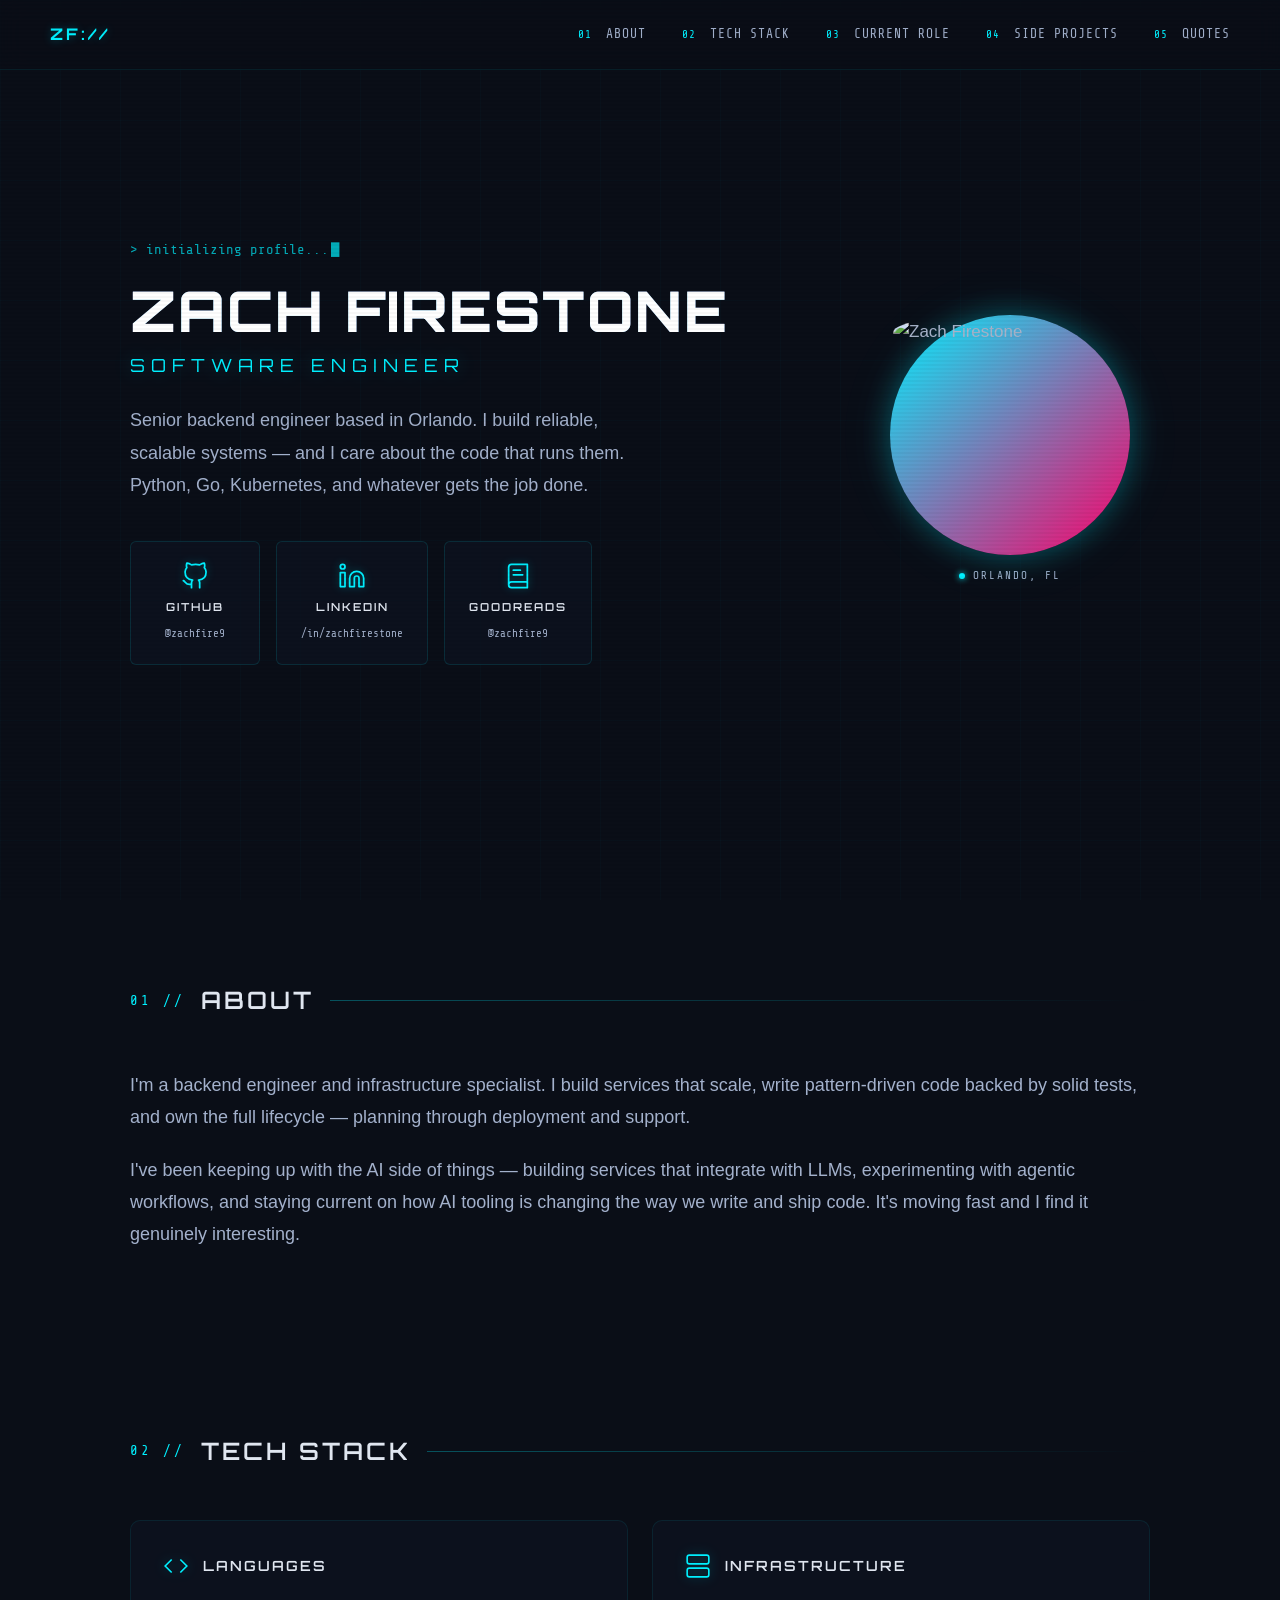
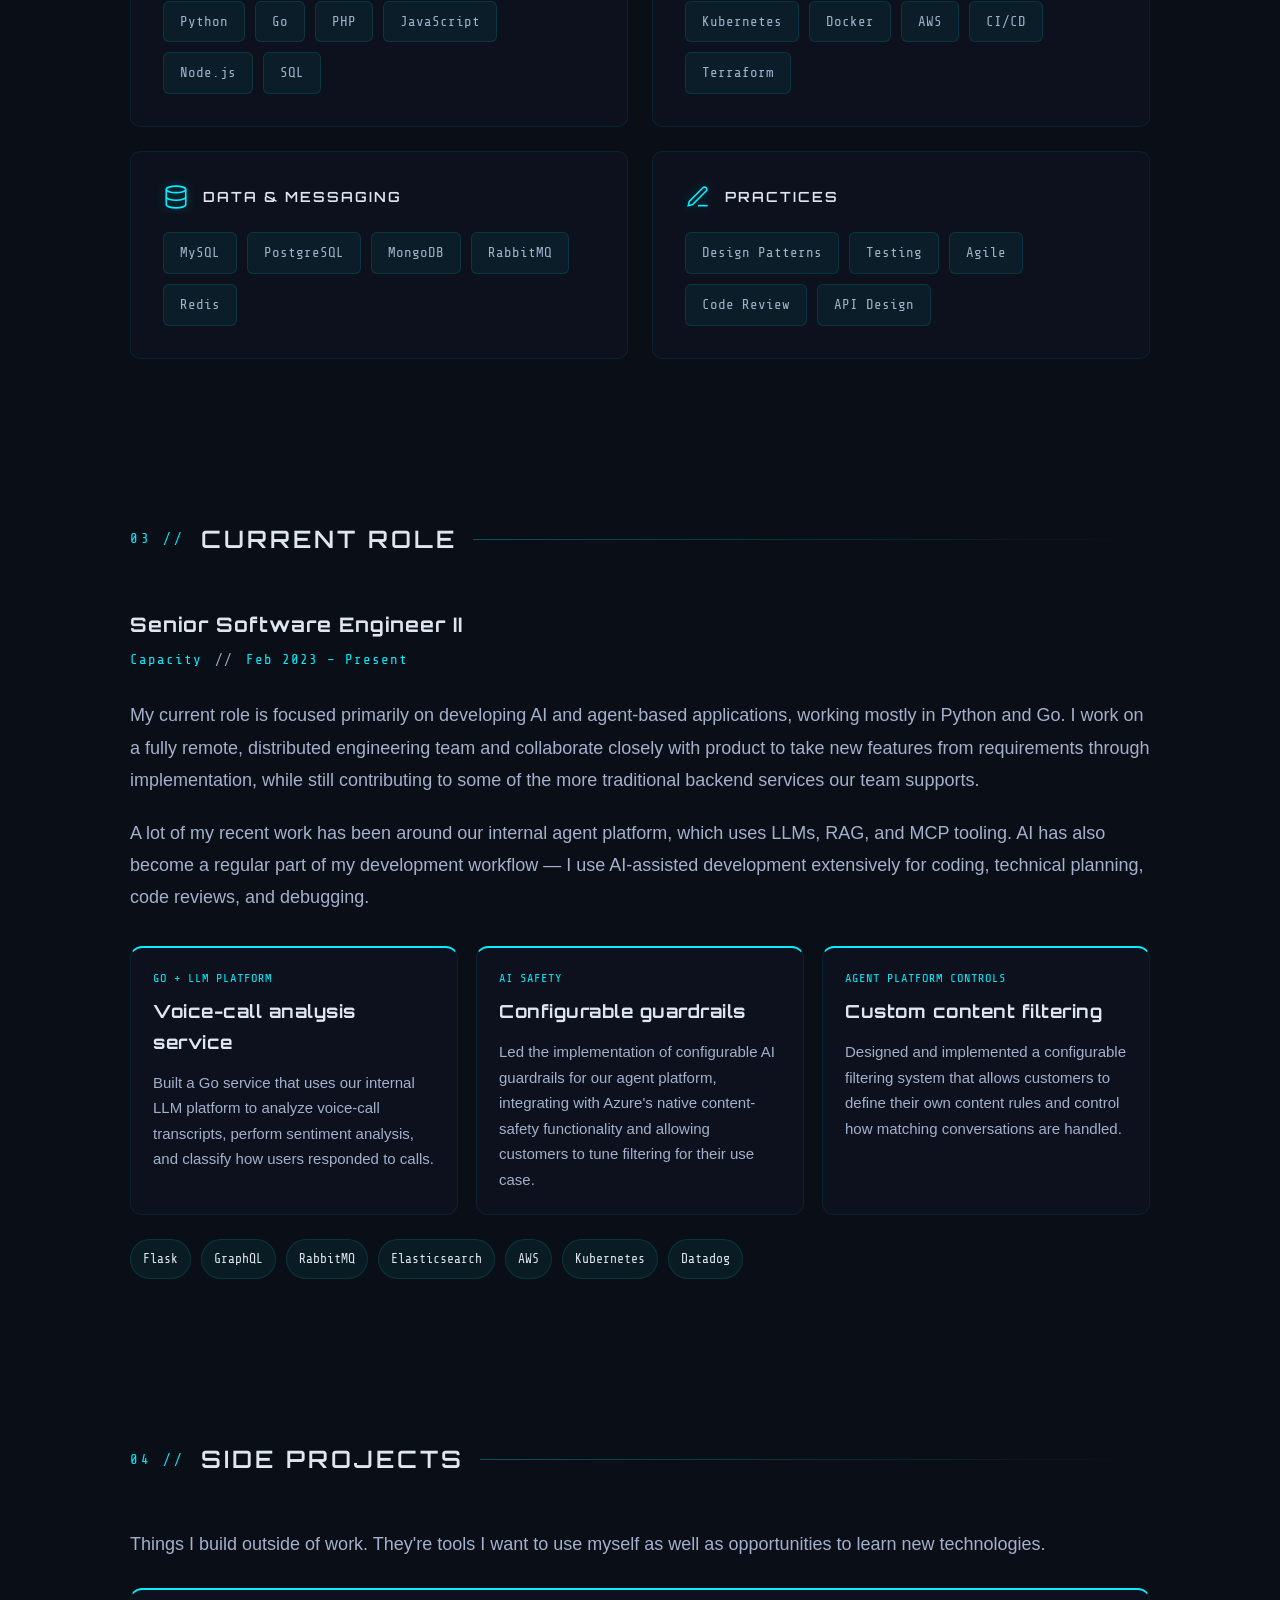
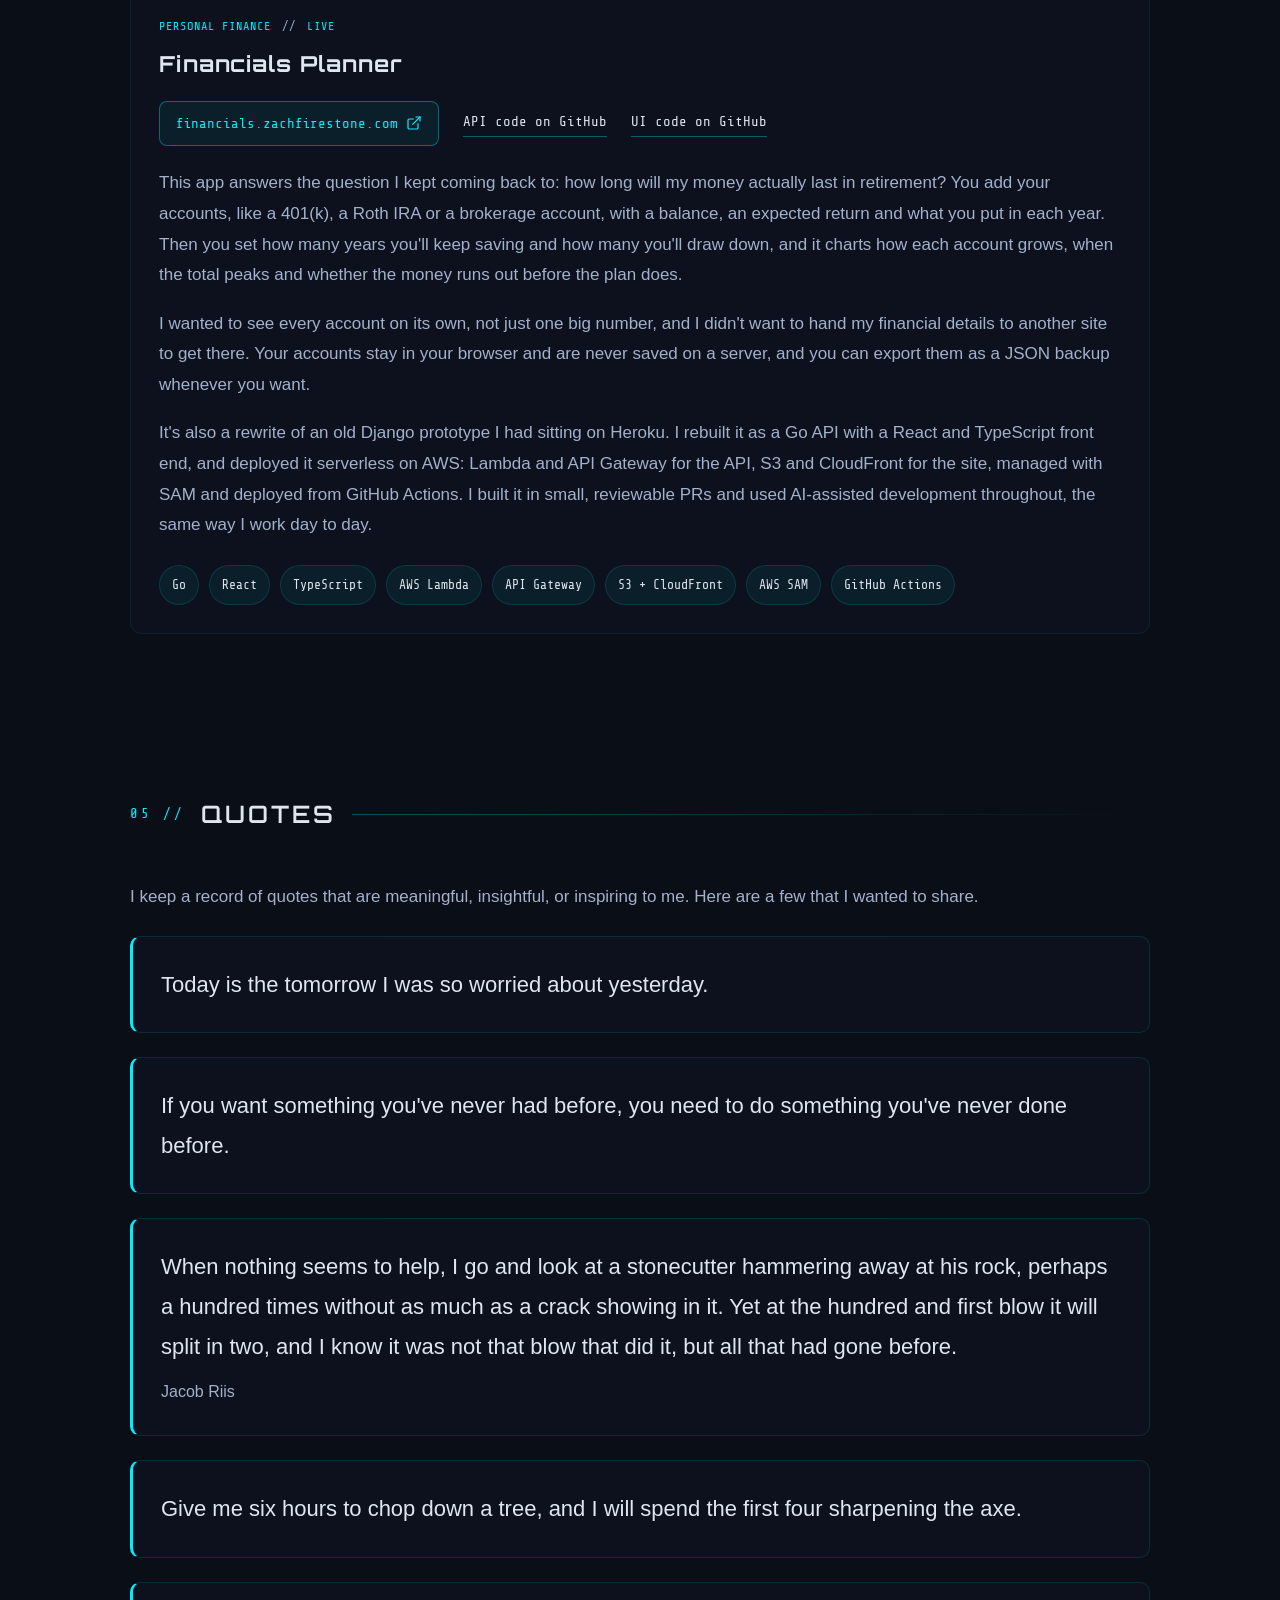
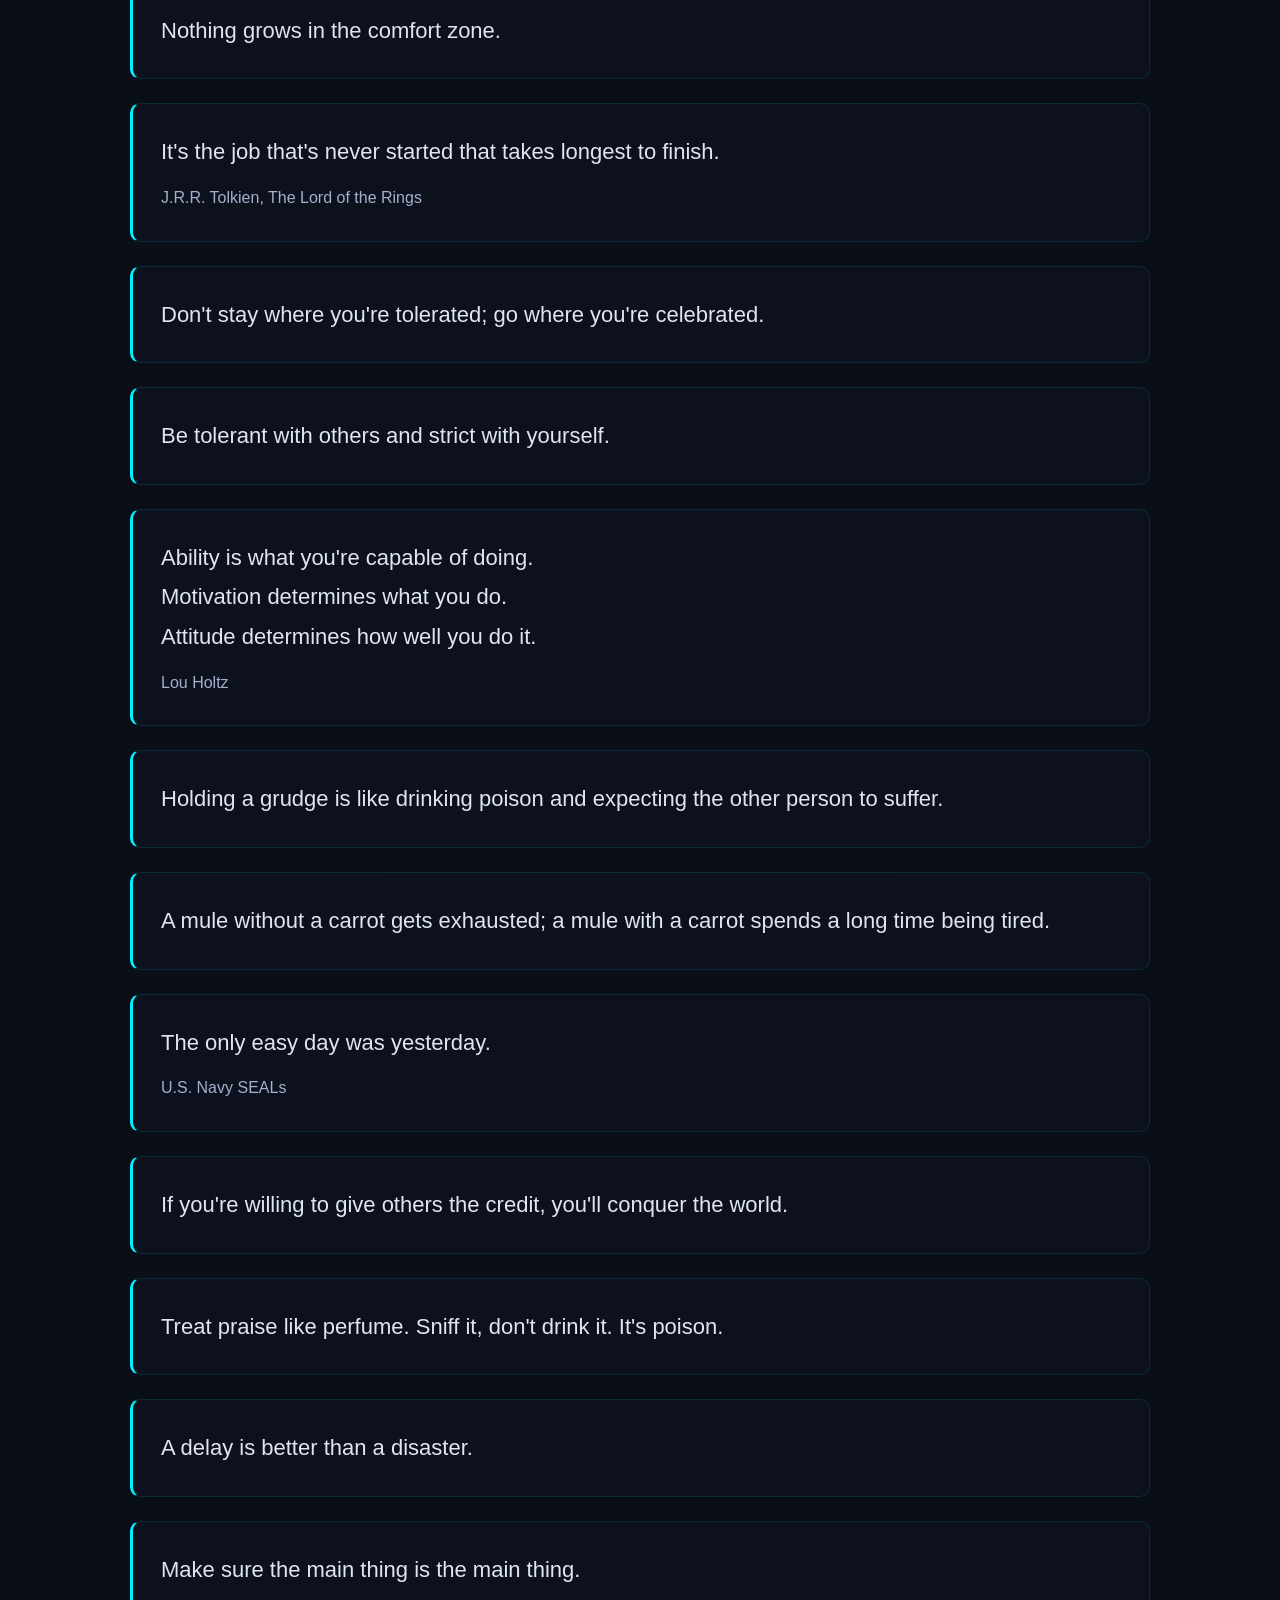
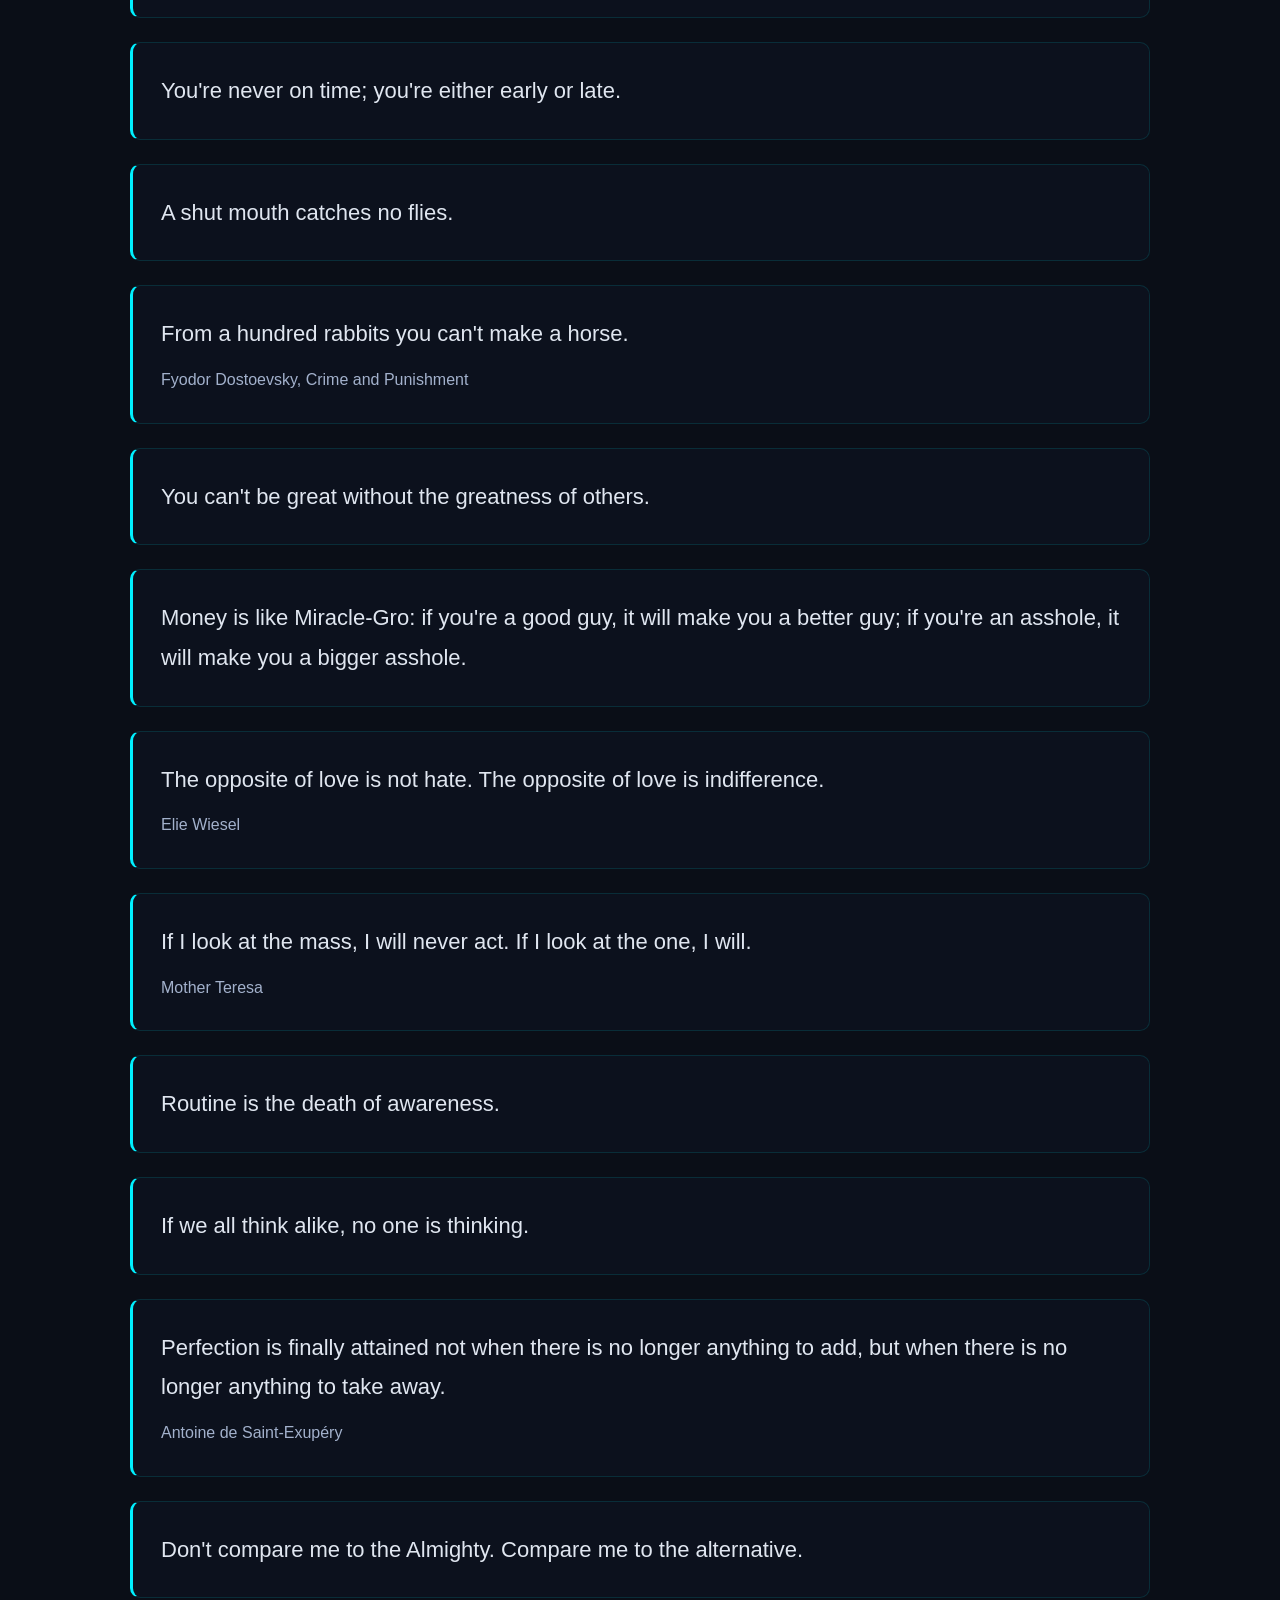
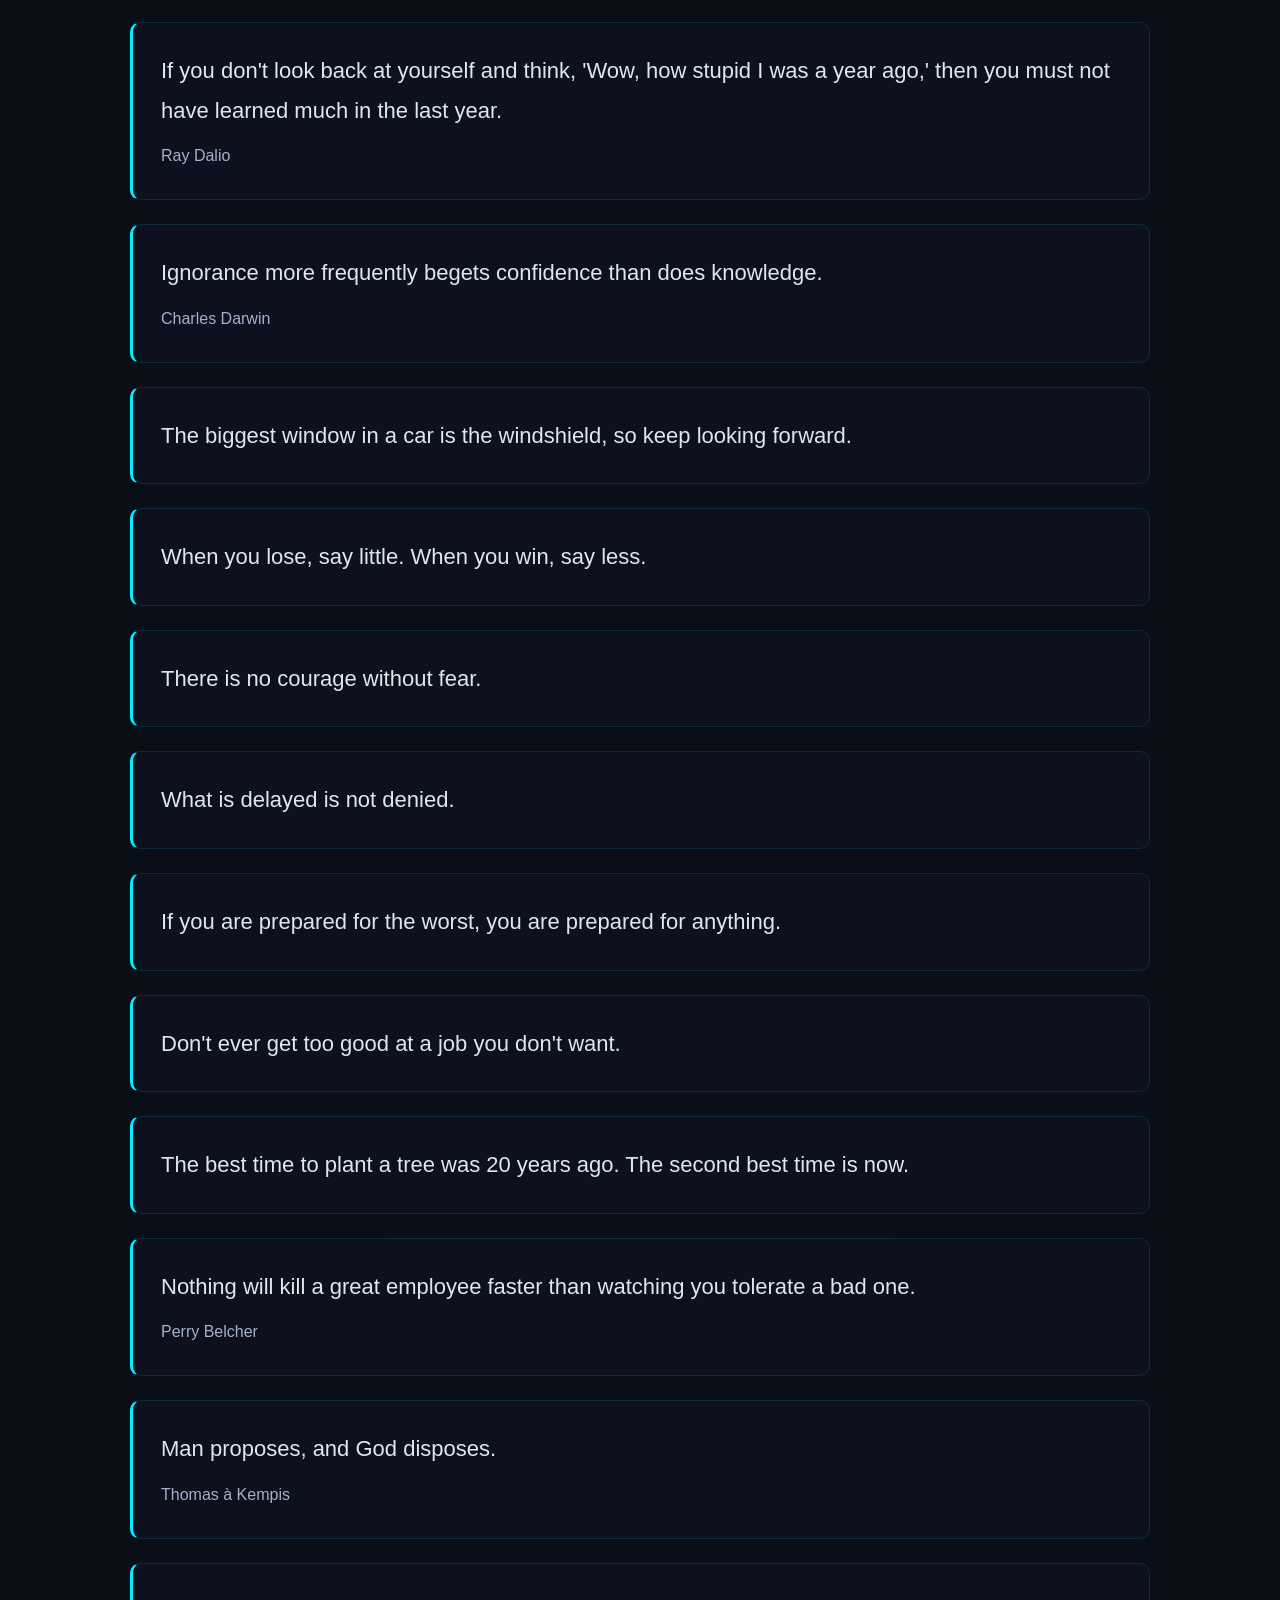
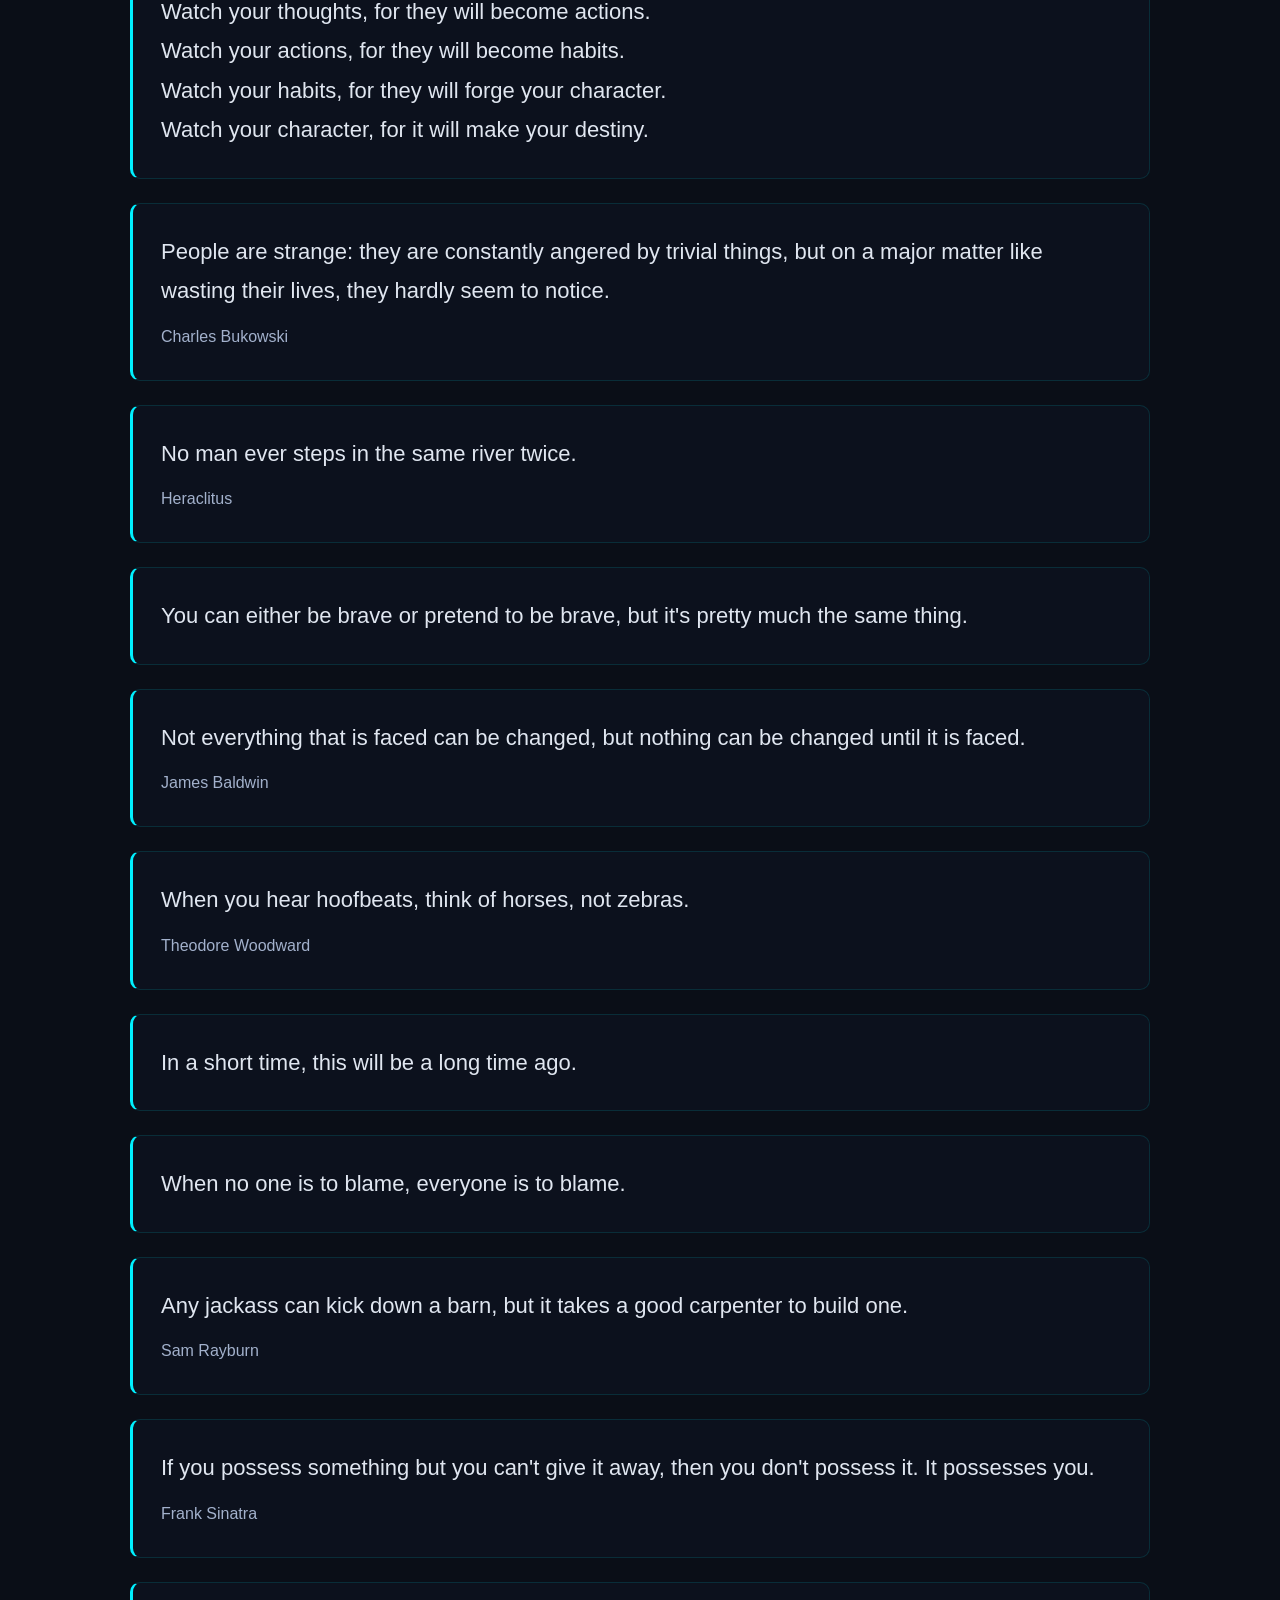
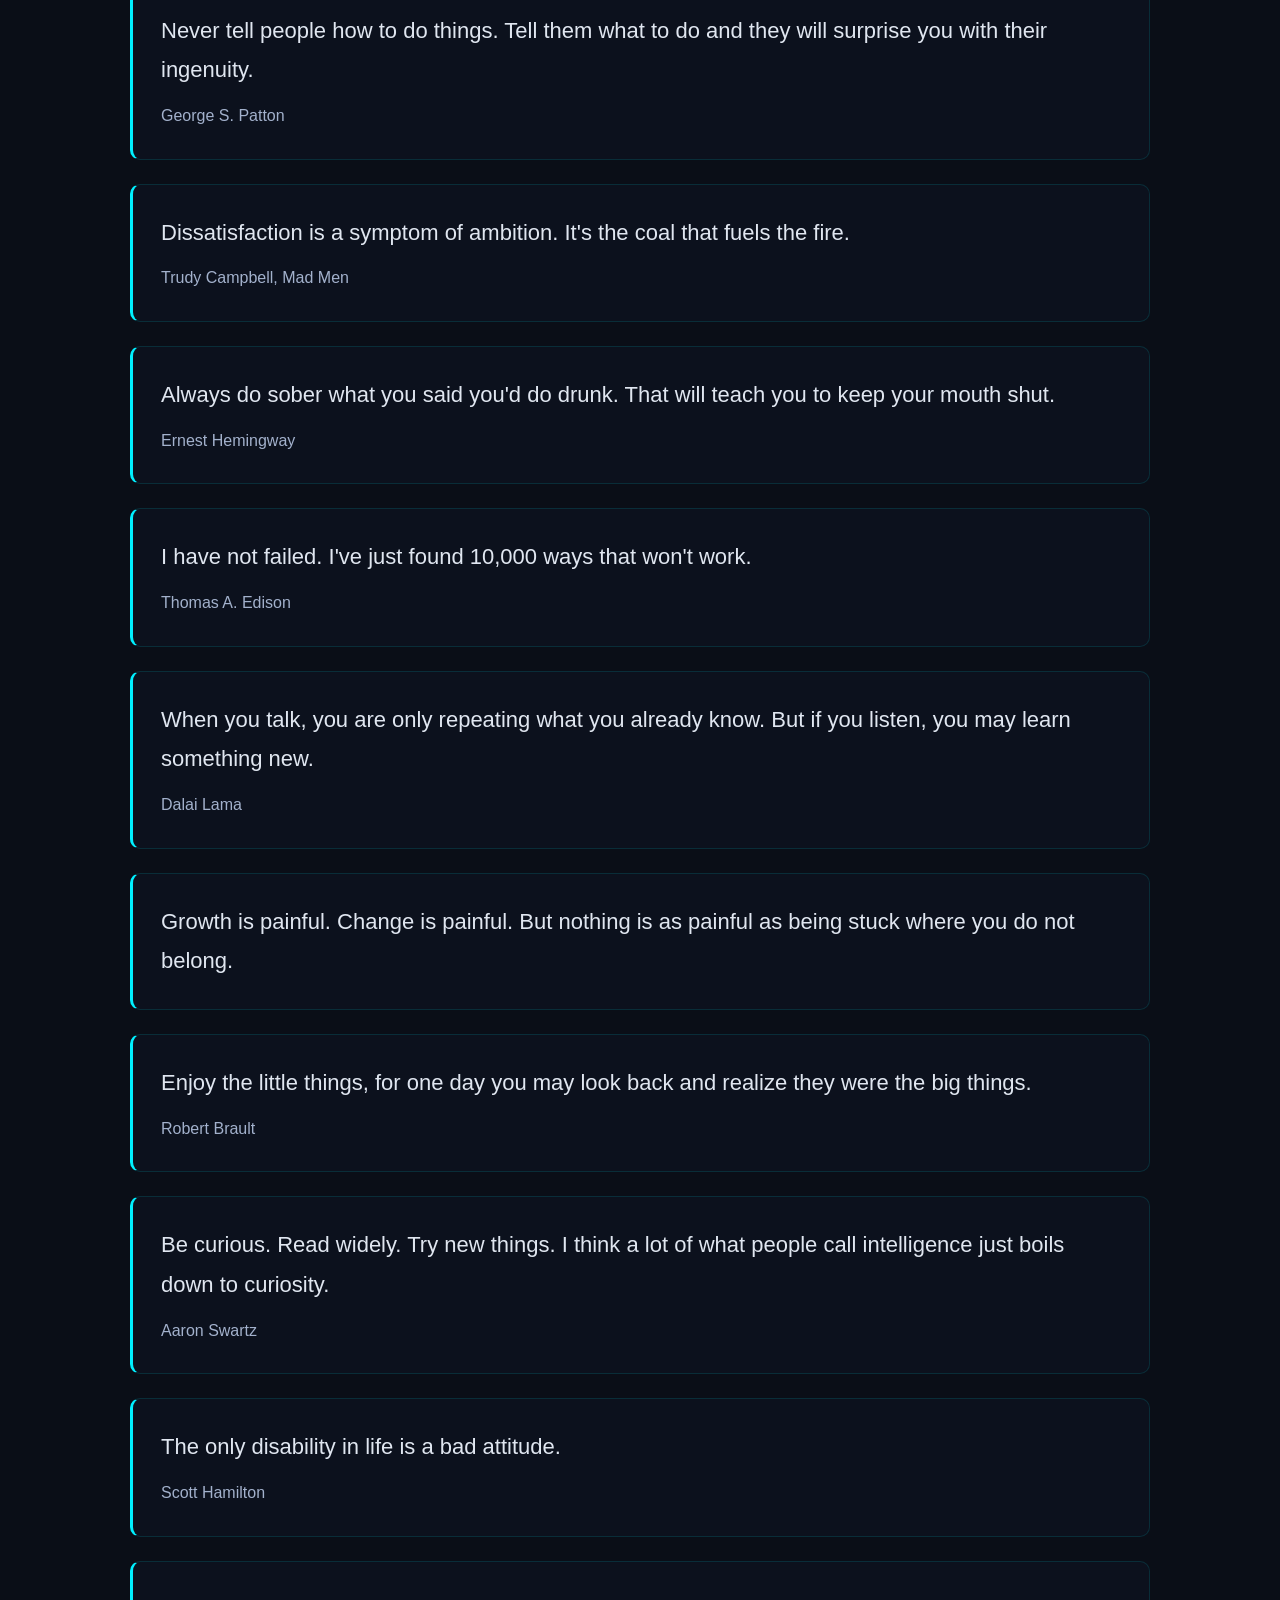
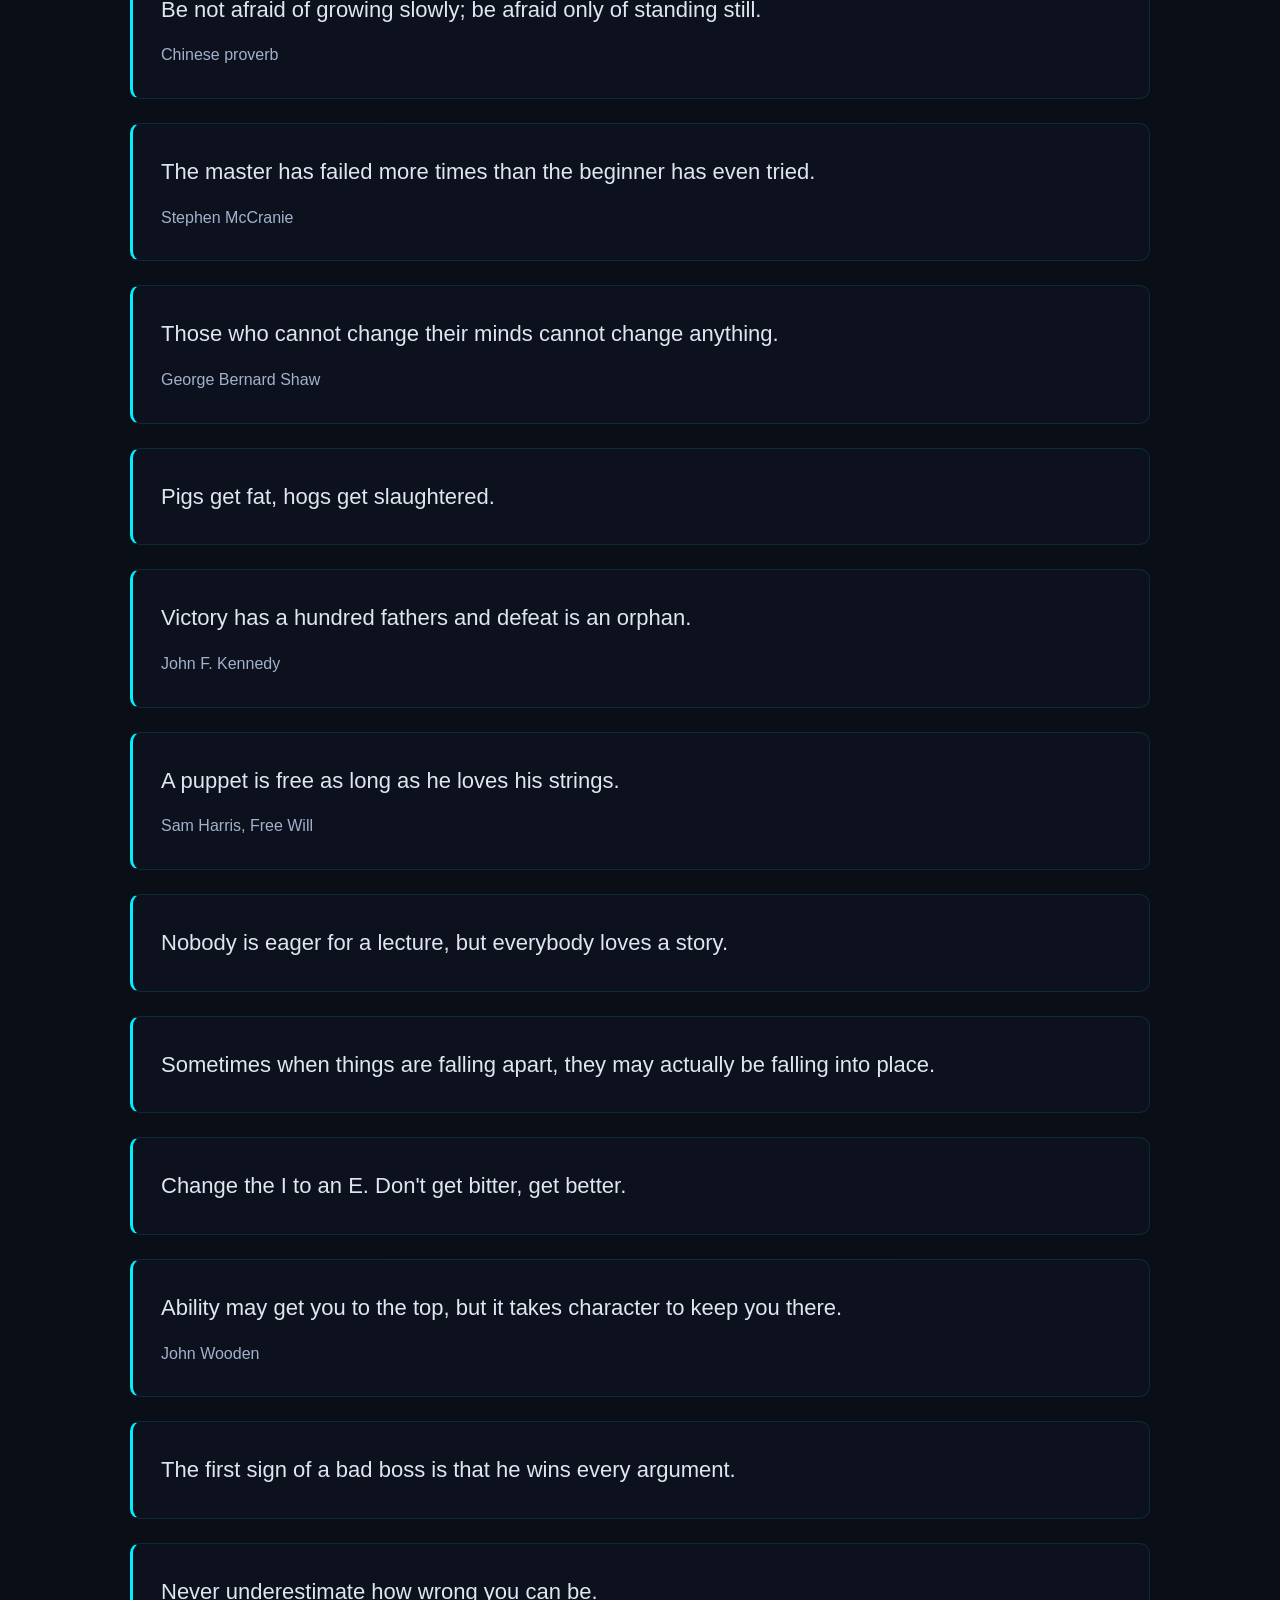
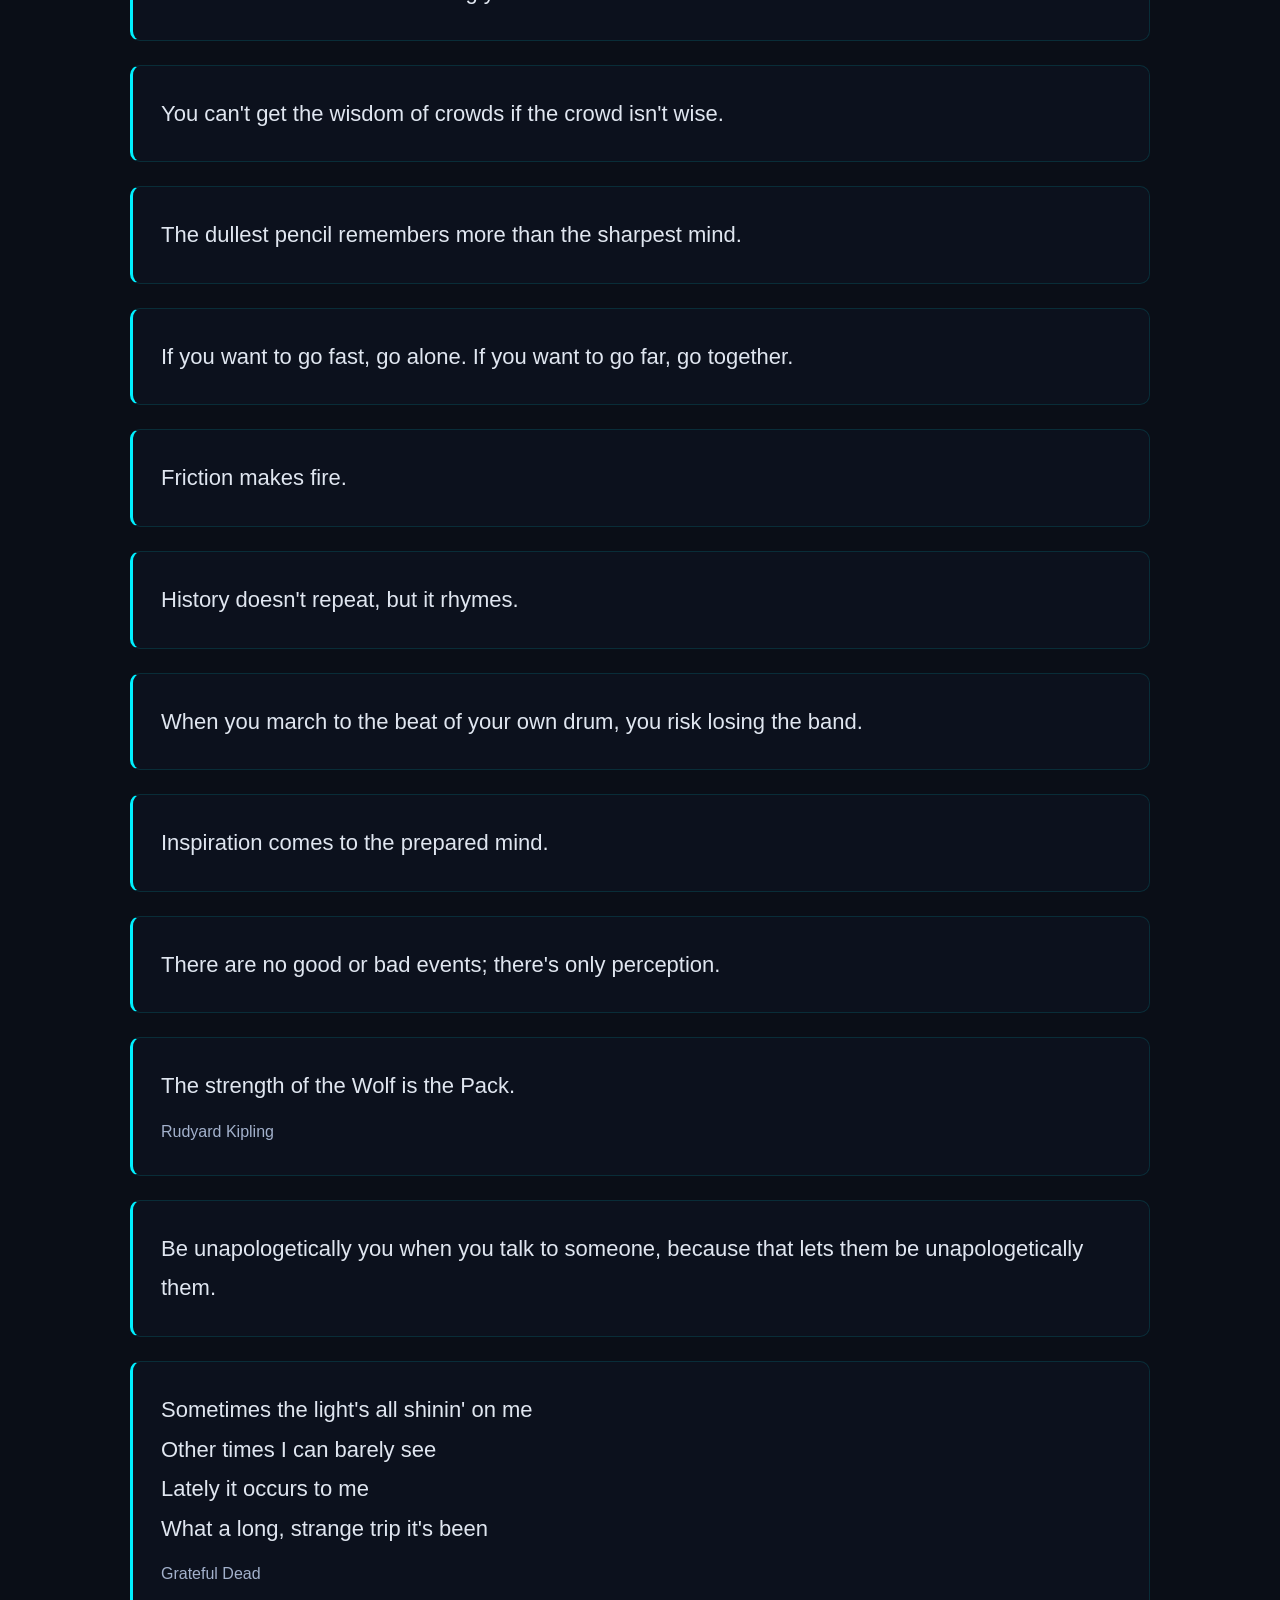
==== commit ec5e2688: "Add neon Z favicon and touch icon Co-Authored-By: Claude Opus 5.5 <noreply@anthropic.com> Claude-Ses" ====
--- a/index.html
+++ b/index.html
@@ -4,6 +4,11 @@
     <meta charset="UTF-8">
     <meta name="viewport" content="width=device-width, initial-scale=1.0">
     <title>Zach Firestone | Software Engineer</title>
+    <link rel="icon" href="favicon.ico" sizes="any">
+    <link rel="icon" href="favicon.svg" type="image/svg+xml">
+    <link rel="icon" href="favicon-32.png" type="image/png" sizes="32x32">
+    <link rel="apple-touch-icon" href="apple-touch-icon.png">
+    <meta name="theme-color" content="#0a0e17">
     <link rel="stylesheet" href="style.css">
     <link rel="preconnect" href="https://fonts.googleapis.com">
     <link rel="preconnect" href="https://fonts.gstatic.com" crossorigin>
